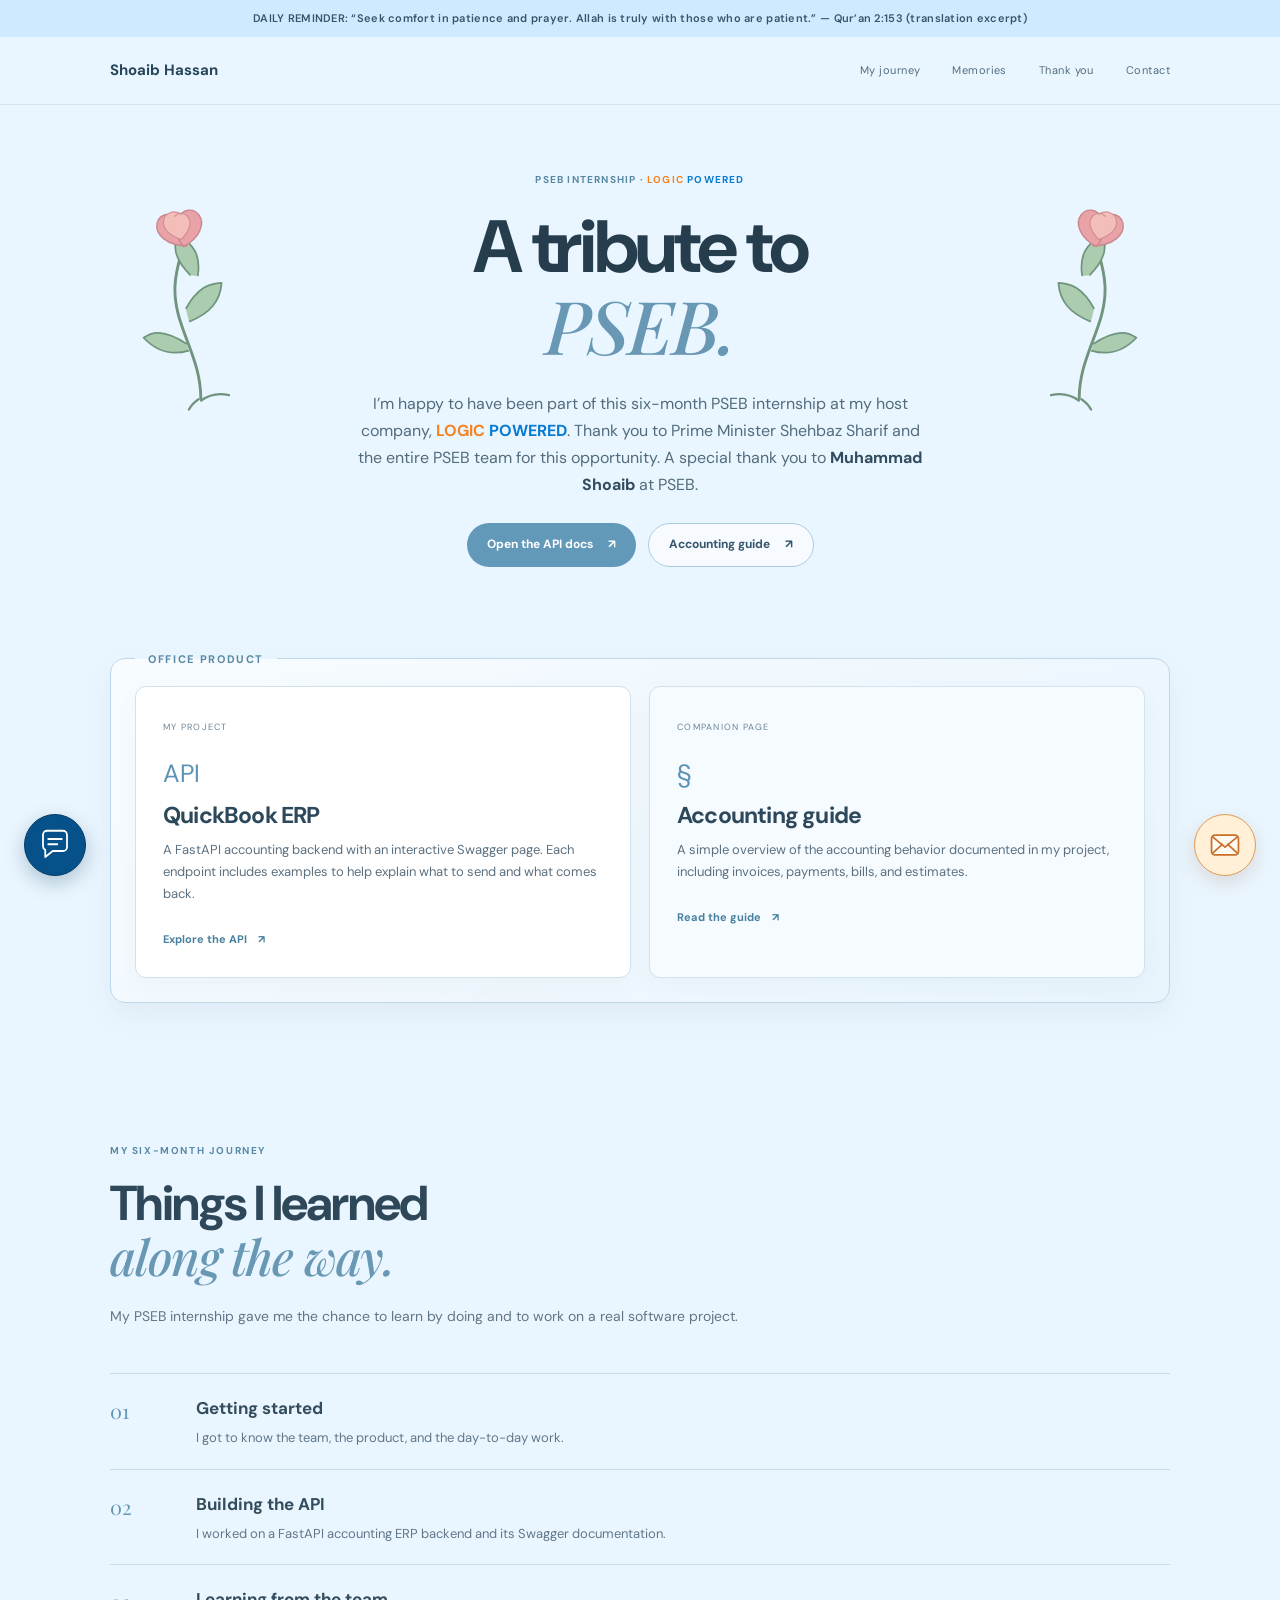
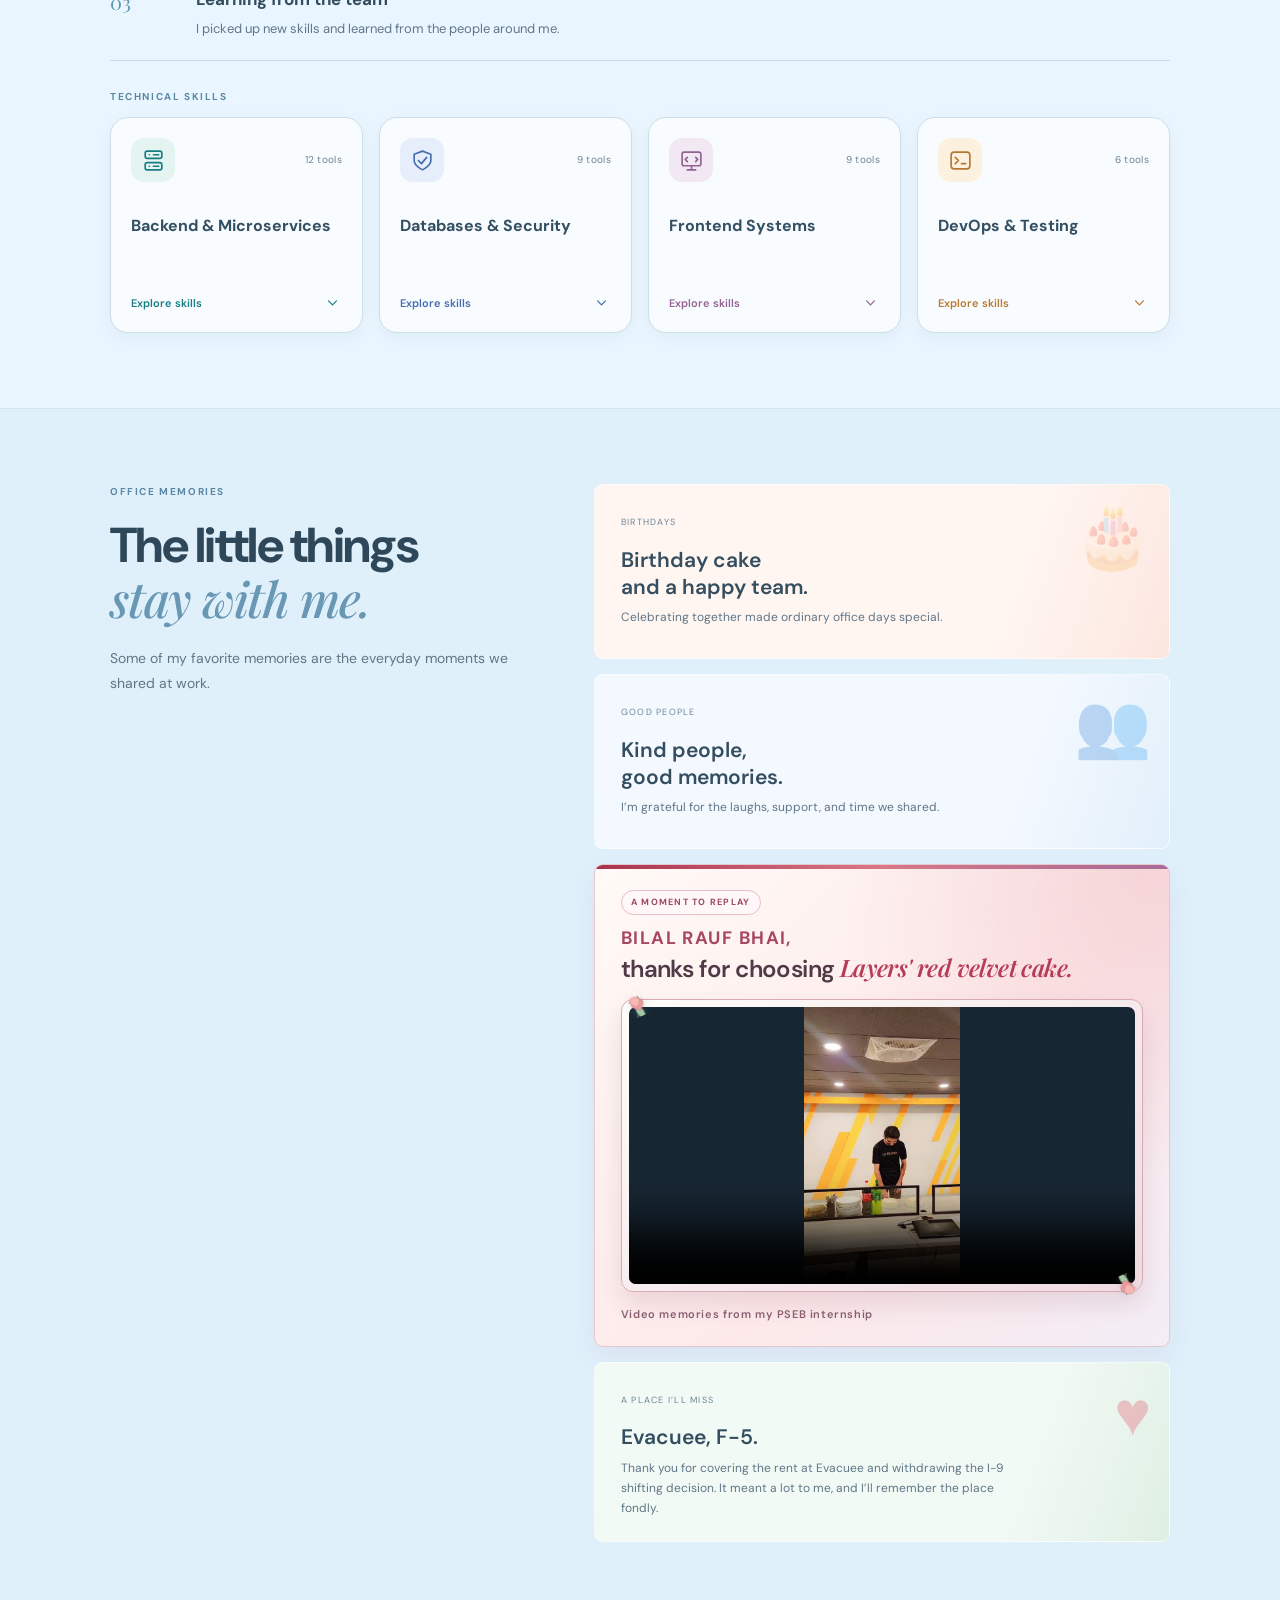
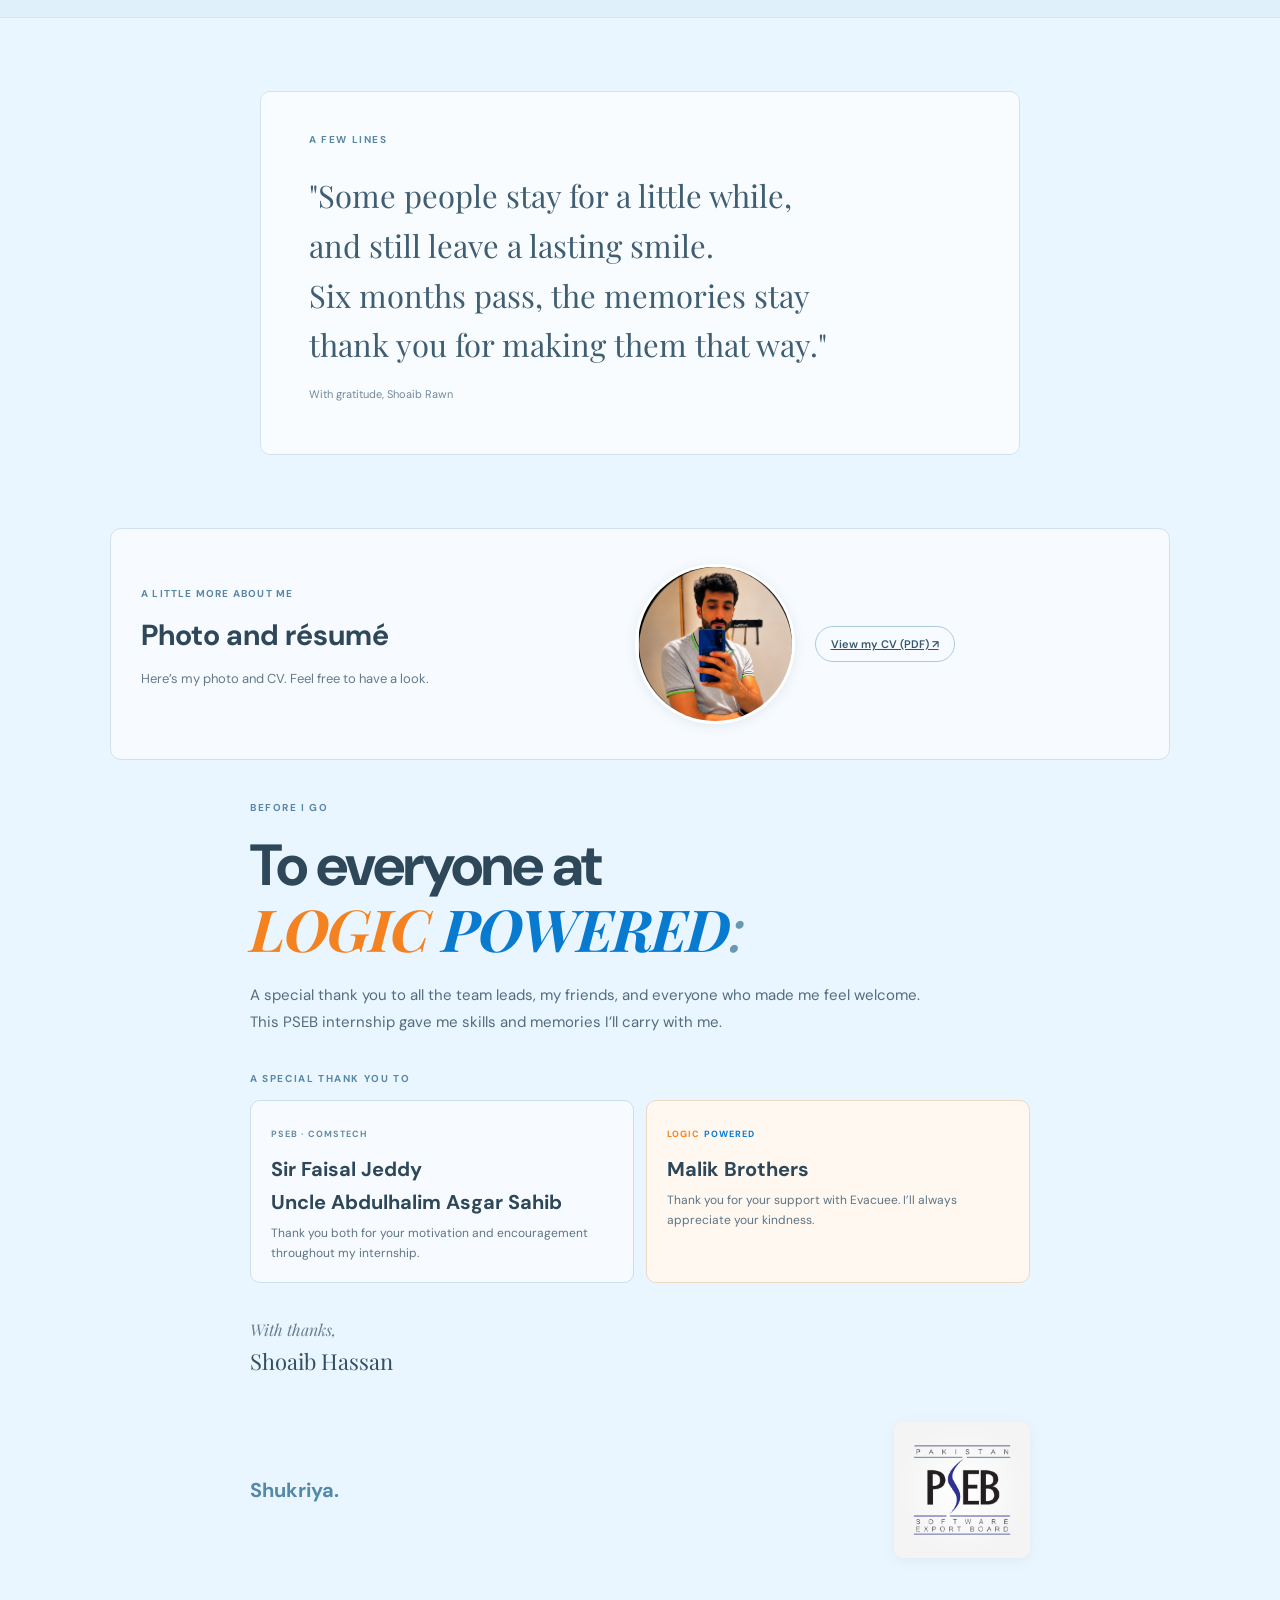
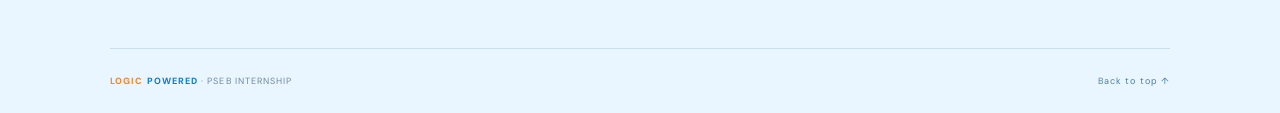
==== index.html @ 3c49d91c "Add envelope and WhatsApp pattern to contact popup background" ====
﻿<!doctype html>
<html lang="en">
<head>
  <meta charset="utf-8">
  <meta name="viewport" content="width=device-width, initial-scale=1">
  <meta name="theme-color" content="#eaf6ff">
  <script src="page-entry.js?v=hero-first"></script>
  <meta name="description" content="A thank-you note for six months at Logic Powered through PSEB.">
  <title>Thank you, Logic Powered — Shoaib Hassan</title>
  <link rel="preconnect" href="https://fonts.googleapis.com">
  <link rel="preconnect" href="https://fonts.gstatic.com" crossorigin>
  <link href="https://fonts.googleapis.com/css2?family=DM+Sans:wght@400;500;600;700&family=Playfair+Display:ital,wght@0,500;0,600;1,500&display=swap" rel="stylesheet">
  <link rel="stylesheet" href="style.css">
  <link rel="stylesheet" href="light.css?v=contact-icon-pattern">
  <link rel="stylesheet" href="motion.css?v=blinking-banner">
  <link rel="stylesheet" href="personal.css">
  <link rel="stylesheet" href="hover-icons.css">
  <link rel="stylesheet" href="invitation.css?v=maps-location">
  <link rel="stylesheet" href="special-thanks.css?v=pseb-logo">
  <link rel="stylesheet" href="scroll-tuning.css">
  <link rel="stylesheet" href="learning-skills.css">
  <link rel="stylesheet" href="mobile-layout.css">
  <link rel="stylesheet" href="video-memory.css">
  <link rel="stylesheet" href="skill-boxes.css">
  <link rel="stylesheet" href="celebration.css?v=rose-playback">
  <script src="celebration.js?v=rose-playback" defer></script>
  <script src="daily-marquee.js?v=single-reminder" defer></script>
  <script src="script.js?v=contact-whatsapp" defer></script>
</head>
<body>
  <div class="announcement" data-daily-announcement><div class="marquee"><span>PERSONAL NOTE: I haven't been coming to the office lately because I'm busy attending interviews. I know 9th October is my last day. Thank you for understanding.</span></div></div>
  <header class="topbar"><a class="wordmark" href="#top">Shoaib Hassan</a><nav aria-label="Main navigation"><a href="#journey">My journey</a><a href="#memories">Memories</a><a href="#thanks">Thank you</a><a href="#contact">Contact</a></nav></header>
  <main id="top">
    <section class="hero wrap">
      <svg class="hero-rose rose-left" viewBox="0 0 220 390" fill="none" aria-hidden="true" focusable="false"><path d="M112 380C128 304 91 246 109 179c12-46 39-69 47-120" stroke="#638a71" stroke-width="5" stroke-linecap="round"/><path d="M108 282C73 247 52 249 37 256c16 26 38 41 72 38M119 222c27-31 49-35 70-31-9 30-29 47-69 54M139 167c-22-34-19-54-8-74 23 21 34 42 20 78" fill="#a5c8a7" stroke="#638a71" stroke-width="3" stroke-linejoin="round"/><path class="rose-petal rose-petal-left" d="M143 116C111 108 93 86 101 67c7-15 26-15 36-4 10 13 13 33 6 53Z" fill="#e99a9e" stroke="#c87c84" stroke-width="2.5"/><path class="rose-petal rose-petal-right" d="M138 116c30-9 45-31 37-48-7-15-25-16-36-3-10 13-12 33-1 51Z" fill="#e99a9e" stroke="#c87c84" stroke-width="2.5"/><path class="rose-petal rose-petal-core" d="M146 61c-11-12-29-9-33 4-5 14 6 27 23 38 16-10 26-24 19-37-5-9-15-10-22-4" fill="#f5b9b2" stroke="#cf8587" stroke-width="2" stroke-linejoin="round"/><path d="M112 383c18-8 32-7 49 1M108 380c-8 3-15 8-20 14" stroke="#638a71" stroke-width="4" stroke-linecap="round"/></svg>
      <div class="hero-copy reveal"><p class="eyebrow">PSEB INTERNSHIP · <span class="brand-name"><span class="brand-logic">LOGIC</span> <span class="brand-powered">POWERED</span></span></p><h1>A tribute to<br><em>PSEB.</em></h1><p class="intro">I’m happy to have been part of this six-month PSEB internship at my host company, <span class="brand-name"><span class="brand-logic">LOGIC</span> <span class="brand-powered">POWERED</span></span>. Thank you to Prime Minister Shehbaz Sharif and the entire PSEB team for this opportunity. A special thank you to <strong>Muhammad Shoaib</strong> at PSEB.</p><div class="hero-actions"><a class="button button-primary" href="https://quick-book-erp-backend.vercel.app/docs" target="_blank" rel="noopener">Open the API docs <span>↗</span></a><a class="button button-secondary" href="gaap-guide.html">Accounting guide <span>↗</span></a></div></div>
      <svg class="hero-rose rose-right" viewBox="0 0 220 390" fill="none" aria-hidden="true" focusable="false"><path d="M112 380C128 304 91 246 109 179c12-46 39-69 47-120" stroke="#638a71" stroke-width="5" stroke-linecap="round"/><path d="M108 282C73 247 52 249 37 256c16 26 38 41 72 38M119 222c27-31 49-35 70-31-9 30-29 47-69 54M139 167c-22-34-19-54-8-74 23 21 34 42 20 78" fill="#a5c8a7" stroke="#638a71" stroke-width="3" stroke-linejoin="round"/><path class="rose-petal rose-petal-left" d="M143 116C111 108 93 86 101 67c7-15 26-15 36-4 10 13 13 33 6 53Z" fill="#e99a9e" stroke="#c87c84" stroke-width="2.5"/><path class="rose-petal rose-petal-right" d="M138 116c30-9 45-31 37-48-7-15-25-16-36-3-10 13-12 33-1 51Z" fill="#e99a9e" stroke="#c87c84" stroke-width="2.5"/><path class="rose-petal rose-petal-core" d="M146 61c-11-12-29-9-33 4-5 14 6 27 23 38 16-10 26-24 19-37-5-9-15-10-22-4" fill="#f5b9b2" stroke="#cf8587" stroke-width="2" stroke-linejoin="round"/><path d="M112 383c18-8 32-7 49 1M108 380c-8 3-15 8-20 14" stroke="#638a71" stroke-width="4" stroke-linecap="round"/></svg>
    </section>

    <section class="proof wrap" aria-label="Office work"><fieldset class="office-work-panel"><legend>OFFICE PRODUCT</legend><div class="proof-grid"><article class="proof-card reveal"><span class="card-index">MY PROJECT</span><div class="card-icon">API</div><h2>QuickBook ERP</h2><p>A FastAPI accounting backend with an interactive Swagger page. Each endpoint includes examples to help explain what to send and what comes back.</p><a href="https://quick-book-erp-backend.vercel.app/docs" target="_blank" rel="noopener">Explore the API <span>↗</span></a></article><article class="proof-card proof-accent reveal"><span class="card-index">COMPANION PAGE</span><div class="card-icon">§</div><h2>Accounting guide</h2><p>A simple overview of the accounting behavior documented in my project, including invoices, payments, bills, and estimates.</p><a href="gaap-guide.html">Read the guide <span>↗</span></a></article></div></fieldset></section>

    <section class="journey section wrap" id="journey"><div class="section-head reveal"><p class="eyebrow">MY SIX-MONTH JOURNEY</p><h2>Things I learned<br><em>along the way.</em></h2><p>My PSEB internship gave me the chance to learn by doing and to work on a real software project.</p></div><div class="timeline"><article class="timeline-item reveal"><span class="timeline-mark">01</span><div><h3>Getting started</h3><p>I got to know the team, the product, and the day-to-day work.</p></div></article><article class="timeline-item reveal"><span class="timeline-mark">02</span><div><h3>Building the API</h3><p>I worked on a FastAPI accounting ERP backend and its Swagger documentation.</p></div></article><article class="timeline-item reveal"><span class="timeline-mark">03</span><div><h3>Learning from the team</h3><p>I picked up new skills and learned from the people around me.</p></div></article></div><div class="skills-heading"><p class="eyebrow">TECHNICAL SKILLS</p></div><div class="technical-skills" aria-label="Technical skills from my CV"><details class="skill-category" aria-label="Backend &amp; Microservices"><summary class="skill-box-trigger" aria-expanded="false" aria-controls="skill-box-1"><span class="skill-box-top"><span class="skill-box-symbol"><svg viewBox="0 0 24 24" fill="none" stroke="currentColor" stroke-width="1.6" stroke-linecap="round" stroke-linejoin="round" aria-hidden="true"><rect x="4" y="3" width="16" height="7" rx="2"/><rect x="4" y="14" width="16" height="7" rx="2"/><path d="M8 6.5h.01M8 17.5h.01M12 6.5h5M12 17.5h5"/></svg></span><span class="skill-box-count">12 tools</span></span><span class="skill-box-title">Backend &amp; Microservices</span><span class="skill-box-hint">Explore skills<svg viewBox="0 0 24 24" fill="none" stroke="currentColor" stroke-width="1.6" stroke-linecap="round" stroke-linejoin="round" aria-hidden="true"><path d="m7 10 5 5 5-5"/></svg></span></summary><div class="skill-box-panel" id="skill-box-1"><div class="skill-icons" role="list"><span class="skill-icon-only" role="listitem" tabindex="0" title="Python (FastAPI)" aria-label="Python (FastAPI)" data-skill="Python (FastAPI)" style="--skill-color:#3776ab"><img class="skill-logo" src="assets/skill-icons/fastapi.svg" alt="" aria-hidden="true" loading="lazy" decoding="async"></span><span class="skill-icon-only" role="listitem" tabindex="0" title="Pydantic v2 DTOs" aria-label="Pydantic v2 DTOs" data-skill="Pydantic v2 DTOs" style="--skill-color:#e6a23c"><img class="skill-logo" src="assets/skill-icons/python.svg" alt="" aria-hidden="true" loading="lazy" decoding="async"></span><span class="skill-icon-only" role="listitem" tabindex="0" title="Async SQLAlchemy" aria-label="Async SQLAlchemy" data-skill="Async SQLAlchemy" style="--skill-color:#d71f00"><img class="skill-logo" src="assets/skill-icons/sqlalchemy.svg" alt="" aria-hidden="true" loading="lazy" decoding="async"></span><span class="skill-icon-only" role="listitem" tabindex="0" title="Alembic Migrations" aria-label="Alembic Migrations" data-skill="Alembic Migrations" style="--skill-color:#6c7a89"><img class="skill-logo" src="assets/skill-icons/alembic.svg" alt="" aria-hidden="true" loading="lazy" decoding="async"></span><span class="skill-icon-only" role="listitem" tabindex="0" title="Node.js" aria-label="Node.js" data-skill="Node.js" style="--skill-color:#65a30d"><img class="skill-logo" src="assets/skill-icons/nodejs.svg" alt="" aria-hidden="true" loading="lazy" decoding="async"></span><span class="skill-icon-only" role="listitem" tabindex="0" title="Express.js" aria-label="Express.js" data-skill="Express.js" style="--skill-color:#52606d"><img class="skill-logo" src="assets/skill-icons/express.svg" alt="" aria-hidden="true" loading="lazy" decoding="async"></span><span class="skill-icon-only" role="listitem" tabindex="0" title="TypeScript" aria-label="TypeScript" data-skill="TypeScript" style="--skill-color:#3178c6"><img class="skill-logo" src="assets/skill-icons/typescript.svg" alt="" aria-hidden="true" loading="lazy" decoding="async"></span><span class="skill-icon-only" role="listitem" tabindex="0" title="Zod Schema Validation" aria-label="Zod Schema Validation" data-skill="Zod Schema Validation" style="--skill-color:#3068b7"><img class="skill-logo" src="assets/skill-icons/zod.svg" alt="" aria-hidden="true" loading="lazy" decoding="async"></span><span class="skill-icon-only" role="listitem" tabindex="0" title="OpenAPI 3.0 / Swagger UI" aria-label="OpenAPI 3.0 / Swagger UI" data-skill="OpenAPI 3.0 / Swagger UI" style="--skill-color:#83b81a"><img class="skill-logo" src="assets/skill-icons/openapi.svg" alt="" aria-hidden="true" loading="lazy" decoding="async"></span><span class="skill-icon-only" role="listitem" tabindex="0" title="Socket.io (WebSockets)" aria-label="Socket.io (WebSockets)" data-skill="Socket.io (WebSockets)" style="--skill-color:#25364a"><img class="skill-logo" src="assets/skill-icons/socketio.svg" alt="" aria-hidden="true" loading="lazy" decoding="async"></span><span class="skill-icon-only" role="listitem" tabindex="0" title="BullMQ Queues" aria-label="BullMQ Queues" data-skill="BullMQ Queues" style="--skill-color:#df3346"><img class="skill-logo" src="assets/skill-icons/bullmq.svg" alt="" aria-hidden="true" loading="lazy" decoding="async"></span><span class="skill-icon-only" role="listitem" tabindex="0" title="Pino Structured Logging" aria-label="Pino Structured Logging" data-skill="Pino Structured Logging" style="--skill-color:#68758a"><img class="skill-logo" src="assets/skill-icons/pino.svg" alt="" aria-hidden="true" loading="lazy" decoding="async"></span></div></div></details><details class="skill-category" aria-label="Databases &amp; Security"><summary class="skill-box-trigger" aria-expanded="false" aria-controls="skill-box-2"><span class="skill-box-top"><span class="skill-box-symbol"><svg viewBox="0 0 24 24" fill="none" stroke="currentColor" stroke-width="1.6" stroke-linecap="round" stroke-linejoin="round" aria-hidden="true"><path d="M12 3 20 6v6c0 5-8 9-8 9s-8-4-8-9V6l8-3Z"/><path d="m8 12 3 3 5-6"/></svg></span><span class="skill-box-count">9 tools</span></span><span class="skill-box-title">Databases &amp; Security</span><span class="skill-box-hint">Explore skills<svg viewBox="0 0 24 24" fill="none" stroke="currentColor" stroke-width="1.6" stroke-linecap="round" stroke-linejoin="round" aria-hidden="true"><path d="m7 10 5 5 5-5"/></svg></span></summary><div class="skill-box-panel" id="skill-box-2"><div class="skill-icons" role="list"><span class="skill-icon-only" role="listitem" tabindex="0" title="PostgreSQL" aria-label="PostgreSQL" data-skill="PostgreSQL" style="--skill-color:#336791"><img class="skill-logo" src="assets/skill-icons/postgresql.svg" alt="" aria-hidden="true" loading="lazy" decoding="async"></span><span class="skill-icon-only" role="listitem" tabindex="0" title="Prisma ORM" aria-label="Prisma ORM" data-skill="Prisma ORM" style="--skill-color:#334155"><img class="skill-logo" src="assets/skill-icons/prisma.svg" alt="" aria-hidden="true" loading="lazy" decoding="async"></span><span class="skill-icon-only" role="listitem" tabindex="0" title="SQLite" aria-label="SQLite" data-skill="SQLite" style="--skill-color:#0f80cc"><img class="skill-logo" src="assets/skill-icons/sqlite.svg" alt="" aria-hidden="true" loading="lazy" decoding="async"></span><span class="skill-icon-only" role="listitem" tabindex="0" title="MongoDB &amp; Mongoose" aria-label="MongoDB &amp; Mongoose" data-skill="MongoDB &amp; Mongoose" style="--skill-color:#438a3c"><img class="skill-logo" src="assets/skill-icons/mongodb.svg" alt="" aria-hidden="true" loading="lazy" decoding="async"></span><span class="skill-icon-only" role="listitem" tabindex="0" title="Intuit QuickBooks Online OAuth2 REST APIs" aria-label="Intuit QuickBooks Online OAuth2 REST APIs" data-skill="Intuit QuickBooks Online OAuth2 REST APIs" style="--skill-color:#2ca01c"><img class="skill-logo" src="assets/skill-icons/quickbooks.svg" alt="" aria-hidden="true" loading="lazy" decoding="async"></span><span class="skill-icon-only" role="listitem" tabindex="0" title="JWT Bearer Security (Strict 2h Expiry &amp; RTR)" aria-label="JWT Bearer Security (Strict 2h Expiry &amp; RTR)" data-skill="JWT Bearer Security (Strict 2h Expiry &amp; RTR)" style="--skill-color:#7c3aed"><img class="skill-logo" src="assets/skill-icons/jwt.svg" alt="" aria-hidden="true" loading="lazy" decoding="async"></span><span class="skill-icon-only" role="listitem" tabindex="0" title="Multi-Tenant RBAC" aria-label="Multi-Tenant RBAC" data-skill="Multi-Tenant RBAC" style="--skill-color:#b45309"><img class="skill-logo" src="assets/skill-icons/shield.svg" alt="" aria-hidden="true" loading="lazy" decoding="async"></span><span class="skill-icon-only" role="listitem" tabindex="0" title="Redis Caching" aria-label="Redis Caching" data-skill="Redis Caching" style="--skill-color:#d82c20"><img class="skill-logo" src="assets/skill-icons/redis.svg" alt="" aria-hidden="true" loading="lazy" decoding="async"></span><span class="skill-icon-only" role="listitem" tabindex="0" title="Stripe Webhook Handlers" aria-label="Stripe Webhook Handlers" data-skill="Stripe Webhook Handlers" style="--skill-color:#635bff"><img class="skill-logo" src="assets/skill-icons/stripe.svg" alt="" aria-hidden="true" loading="lazy" decoding="async"></span></div></div></details><details class="skill-category" aria-label="Frontend Systems"><summary class="skill-box-trigger" aria-expanded="false" aria-controls="skill-box-3"><span class="skill-box-top"><span class="skill-box-symbol"><svg viewBox="0 0 24 24" fill="none" stroke="currentColor" stroke-width="1.6" stroke-linecap="round" stroke-linejoin="round" aria-hidden="true"><rect x="3" y="4" width="18" height="13" rx="2"/><path d="M8 21h8M12 17v4m-4-12-2 2 2 2m8-4 2 2-2 2"/></svg></span><span class="skill-box-count">9 tools</span></span><span class="skill-box-title">Frontend Systems</span><span class="skill-box-hint">Explore skills<svg viewBox="0 0 24 24" fill="none" stroke="currentColor" stroke-width="1.6" stroke-linecap="round" stroke-linejoin="round" aria-hidden="true"><path d="m7 10 5 5 5-5"/></svg></span></summary><div class="skill-box-panel" id="skill-box-3"><div class="skill-icons" role="list"><span class="skill-icon-only" role="listitem" tabindex="0" title="Next.js 14 (App Router, Server Components)" aria-label="Next.js 14 (App Router, Server Components)" data-skill="Next.js 14 (App Router, Server Components)" style="--skill-color:#111827"><img class="skill-logo" src="assets/skill-icons/nextjs.svg" alt="" aria-hidden="true" loading="lazy" decoding="async"></span><span class="skill-icon-only" role="listitem" tabindex="0" title="React.js" aria-label="React.js" data-skill="React.js" style="--skill-color:#149eca"><img class="skill-logo" src="assets/skill-icons/react.svg" alt="" aria-hidden="true" loading="lazy" decoding="async"></span><span class="skill-icon-only" role="listitem" tabindex="0" title="Tailwind CSS" aria-label="Tailwind CSS" data-skill="Tailwind CSS" style="--skill-color:#06a6bd"><img class="skill-logo" src="assets/skill-icons/tailwindcss.svg" alt="" aria-hidden="true" loading="lazy" decoding="async"></span><span class="skill-icon-only" role="listitem" tabindex="0" title="Chart.js" aria-label="Chart.js" data-skill="Chart.js" style="--skill-color:#f05b40"><img class="skill-logo" src="assets/skill-icons/chartjs.svg" alt="" aria-hidden="true" loading="lazy" decoding="async"></span><span class="skill-icon-only" role="listitem" tabindex="0" title="HTML5 Canvas" aria-label="HTML5 Canvas" data-skill="HTML5 Canvas" style="--skill-color:#e44d26"><img class="skill-logo" src="assets/skill-icons/html5.svg" alt="" aria-hidden="true" loading="lazy" decoding="async"></span><span class="skill-icon-only" role="listitem" tabindex="0" title="Axios Interceptors" aria-label="Axios Interceptors" data-skill="Axios Interceptors" style="--skill-color:#5a29e4"><img class="skill-logo" src="assets/skill-icons/axios.svg" alt="" aria-hidden="true" loading="lazy" decoding="async"></span><span class="skill-icon-only" role="listitem" tabindex="0" title="TanStack Query" aria-label="TanStack Query" data-skill="TanStack Query" style="--skill-color:#ef4444"><img class="skill-logo" src="assets/skill-icons/query.svg" alt="" aria-hidden="true" loading="lazy" decoding="async"></span><span class="skill-icon-only" role="listitem" tabindex="0" title="React Hook Form" aria-label="React Hook Form" data-skill="React Hook Form" style="--skill-color:#ec5990"><img class="skill-logo" src="assets/skill-icons/form.svg" alt="" aria-hidden="true" loading="lazy" decoding="async"></span><span class="skill-icon-only" role="listitem" tabindex="0" title="Responsive UX Design (375px mobile-ready)" aria-label="Responsive UX Design (375px mobile-ready)" data-skill="Responsive UX Design (375px mobile-ready)" style="--skill-color:#087bd0"><img class="skill-logo" src="assets/skill-icons/responsive.svg" alt="" aria-hidden="true" loading="lazy" decoding="async"></span></div></div></details><details class="skill-category" aria-label="DevOps &amp; Testing"><summary class="skill-box-trigger" aria-expanded="false" aria-controls="skill-box-4"><span class="skill-box-top"><span class="skill-box-symbol"><svg viewBox="0 0 24 24" fill="none" stroke="currentColor" stroke-width="1.6" stroke-linecap="round" stroke-linejoin="round" aria-hidden="true"><rect x="3" y="4" width="18" height="16" rx="3"/><path d="m7 9 3 3-3 3m6 0h4"/></svg></span><span class="skill-box-count">6 tools</span></span><span class="skill-box-title">DevOps &amp; Testing</span><span class="skill-box-hint">Explore skills<svg viewBox="0 0 24 24" fill="none" stroke="currentColor" stroke-width="1.6" stroke-linecap="round" stroke-linejoin="round" aria-hidden="true"><path d="m7 10 5 5 5-5"/></svg></span></summary><div class="skill-box-panel" id="skill-box-4"><div class="skill-icons" role="list"><span class="skill-icon-only" role="listitem" tabindex="0" title="Docker &amp; Docker Compose" aria-label="Docker &amp; Docker Compose" data-skill="Docker &amp; Docker Compose" style="--skill-color:#2496ed"><img class="skill-logo" src="assets/skill-icons/docker.svg" alt="" aria-hidden="true" loading="lazy" decoding="async"></span><span class="skill-icon-only" role="listitem" tabindex="0" title="Vitest" aria-label="Vitest" data-skill="Vitest" style="--skill-color:#729b1b"><img class="skill-logo" src="assets/skill-icons/vitest.svg" alt="" aria-hidden="true" loading="lazy" decoding="async"></span><span class="skill-icon-only" role="listitem" tabindex="0" title="Jest Unit Testing" aria-label="Jest Unit Testing" data-skill="Jest Unit Testing" style="--skill-color:#99425b"><img class="skill-logo" src="assets/skill-icons/jest.svg" alt="" aria-hidden="true" loading="lazy" decoding="async"></span><span class="skill-icon-only" role="listitem" tabindex="0" title="Supertest Integration QA" aria-label="Supertest Integration QA" data-skill="Supertest Integration QA" style="--skill-color:#52606d"><img class="skill-logo" src="assets/skill-icons/supertest.svg" alt="" aria-hidden="true" loading="lazy" decoding="async"></span><span class="skill-icon-only" role="listitem" tabindex="0" title="Vercel CI/CD" aria-label="Vercel CI/CD" data-skill="Vercel CI/CD" style="--skill-color:#111827"><img class="skill-logo" src="assets/skill-icons/vercel.svg" alt="" aria-hidden="true" loading="lazy" decoding="async"></span><span class="skill-icon-only" role="listitem" tabindex="0" title="Git &amp; GitHub Actions" aria-label="Git &amp; GitHub Actions" data-skill="Git &amp; GitHub Actions" style="--skill-color:#f05032"><img class="skill-logo" src="assets/skill-icons/github.svg" alt="" aria-hidden="true" loading="lazy" decoding="async"></span></div></div></details></div></section>

    <section class="memories section" id="memories"><div class="wrap memories-layout"><div class="section-head reveal"><p class="eyebrow">OFFICE MEMORIES</p><h2>The little things<br><em>stay with me.</em></h2><p>Some of my favorite memories are the everyday moments we shared at work.</p></div><div class="memory-stack"><article class="memory memory-birthday reveal"><span class="memory-stamp">BIRTHDAYS</span><h3>Birthday cake<br>and a happy team.</h3><p>Celebrating together made ordinary office days special.</p></article><article class="memory memory-team reveal"><span class="memory-stamp">GOOD PEOPLE</span><h3>Kind people,<br>good memories.</h3><p>I’m grateful for the laughs, support, and time we shared.</p></article><article class="memory memory-video reveal"><span class="memory-stamp">A MOMENT TO REPLAY</span><h3><span class="memory-video-name">Bilal Rauf bhai,</span>thanks for choosing <em>Layers' red velvet cake.</em></h3><div class="memory-video-frame"><video class="memory-video-player" controls playsinline preload="metadata" poster="assets/internship-video-poster.jpg" aria-label="Video memories from my PSEB internship"><source src="assets/internship-memories.mp4" type="video/mp4">Your browser does not support MP4 video playback.</video></div><p class="memory-video-caption">Video memories from my PSEB internship</p></article><article class="memory memory-place reveal"><span class="memory-stamp">A PLACE I’LL MISS</span><h3>Evacuee, F-5.</h3><p>Thank you for covering the rent at Evacuee and withdrawing the I-9 shifting decision. It meant a lot to me, and I’ll remember the place fondly.</p></article></div></div></section>

    <section class="poem-section section wrap"><div class="poem-card reveal"><p class="eyebrow">A FEW LINES</p><blockquote>"Some people stay for a little while,<br>and still leave a lasting smile.<br>Six months pass, the memories stay<br>thank you for making them that way."</blockquote><p class="poem-credit">With gratitude, Shoaib Rawn</p></div></section>

    <section class="profile-section section wrap" id="about-me"><div class="profile-copy"><p class="eyebrow">A LITTLE MORE ABOUT ME</p><h2>Photo and résumé</h2><p>Here’s my photo and CV. Feel free to have a look.</p></div><div class="profile-actions"><img class="profile-photo" src="assets/profile-photo.png" alt="Shoaib Hassan" width="160" height="160"><a class="file-button file-button-outline" href="assets/shoaib-hassan-cv.pdf" target="_blank" rel="noopener">View my CV (PDF) ↗</a></div></section>

    

    <section class="thanks section wrap" id="thanks"><p class="eyebrow reveal">BEFORE I GO</p><h2 class="reveal">To everyone at<br><em><span class="brand-name"><span class="brand-logic">LOGIC</span> <span class="brand-powered">POWERED</span></span>:</em></h2><p class="thanks-copy reveal">A special thank you to all the team leads, my friends, and everyone who made me feel welcome. This PSEB internship gave me skills and memories I’ll carry with me.</p><div class="special-thanks reveal"><p class="eyebrow">A SPECIAL THANK YOU TO</p><div class="thanks-people"><article class="thanks-person"><span>PSEB &middot; COMSTECH</span><h3>Sir Faisal Jeddy<br>Uncle Abdulhalim Asgar Sahib</h3><p>Thank you both for your motivation and encouragement throughout my internship.</p></article><article class="thanks-person"><span><span class="brand-name"><span class="brand-logic">LOGIC</span> <span class="brand-powered">POWERED</span></span></span><h3>Malik Brothers</h3><p>Thank you for your support with Evacuee. I’ll always appreciate your kindness.</p></article></div></div><p class="signature reveal">With thanks,<br><span>Shoaib Hassan</span></p><div class="final-thanks reveal"><span>Shukriya.</span><a class="pseb-thanks-logo" href="https://techdestination.com/about-us/" target="_blank" rel="noopener noreferrer" aria-label="Visit Pakistan Software Export Board"><img src="assets/pseb-logo.jpg" alt="Pakistan Software Export Board (PSEB)" width="400" height="400" loading="lazy" decoding="async"></a></div></section>
  </main>
  <div class="contact-widget" id="contact-widget"><button class="contact-trigger" type="button" aria-label="Open contact form" aria-expanded="false" aria-controls="contact-panel"><svg viewBox="0 0 48 48" aria-hidden="true"><path d="M8 10.5A5.5 5.5 0 0 1 13.5 5h21a5.5 5.5 0 0 1 5.5 5.5v16a5.5 5.5 0 0 1-5.5 5.5H21l-10 8v-9.5a5.5 5.5 0 0 1-3-4.9z"/><path d="M15 16h18M15 23h12"/></svg></button><div class="contact-panel" id="contact-panel" hidden><div class="contact-heading"><h2>Contact me</h2><a class="contact-channel contact-channel-whatsapp" href="https://wa.me/923467201683" title="WhatsApp" target="_blank" rel="noopener noreferrer" aria-label="Message Shoaib on WhatsApp at 03467201683"><svg viewBox="0 0 24 24" aria-hidden="true"><path d="M20.5 11.8a8.5 8.5 0 0 1-12.7 7.4L3 20.5l1.3-4.6a8.5 8.5 0 1 1 16.2-4.1Z"/><path d="M8.5 7.5c-.6 0-1.2.8-1.2 1.6 0 2.6 3.4 6 6 6 .8 0 1.7-.7 1.7-1.3l-2-1.2-.9.9c-1.3-.5-2.3-1.5-2.8-2.8l.8-.9-1.1-2.3Z"/></svg></a></div><form class="contact-form" id="contact-form" action="https://formsubmit.co/ajax/shoaibhassan533q@gmail.com" method="POST"><input type="hidden" name="_subject" value="New portfolio message for Shoaib Hassan"><input type="hidden" name="_template" value="table"><label>Your email<input name="email" type="email" autocomplete="email" placeholder="you@example.com" required></label><label class="message-field">Your message<textarea name="message" rows="2" placeholder="Write your message..." required></textarea></label><label class="contact-honeypot" aria-hidden="true">Leave this empty<input name="_honey" type="text" tabindex="-1" autocomplete="off"></label><button class="contact-send" type="submit"><span>Send message</span><span aria-hidden="true">↗</span></button><p class="contact-status" id="contact-status" role="status" aria-live="polite" hidden></p></form></div></div>
  <div class="party-widget" id="party-invite"><button class="invite-trigger" type="button" aria-label="Open the kinnow party invitation" aria-expanded="false" aria-controls="invite-message"><svg class="envelope-icon" viewBox="0 0 48 48" aria-hidden="true"><rect x="5" y="10" width="38" height="28" rx="5"/><path class="envelope-flap" d="m7 13 17 14 17-14"/><path d="m7 35 13-12m21 12L28 23"/></svg></button><div class="invite-message" id="invite-message" hidden><div class="kinnow-heading">Kinnow party!</div><p>The whole team is warmly invited in advance to a kinnow party in our garden this winter!</p><p class="invite-address"><strong>Address</strong><br>Dera Ashraf Numberdar<br>Rawn Mozzam Abad, Tehsil Kot Momin<br>District Sargodha</p><a class="invite-location" href="https://www.google.com/maps/place/MINISTER+SHOAIB+RAWN+DERA/@32.1499568,72.9136819,16.27z/data=!4m6!3m5!1s0x392191001e6390b5:0x2eac3016232d338e!8m2!3d32.1497554!4d72.9148865!16s%2Fg%2F11zy538bfs?entry=ttu&amp;g_ep=EgoyMDI2MTAwNC4wIKXMDSoASAFQAw%3D%3D" target="_blank" rel="noopener noreferrer" aria-label="Open the kinnow party location in Google Maps"><svg viewBox="0 0 24 24" aria-hidden="true"><path d="M20 10c0 6-8 11-8 11S4 16 4 10a8 8 0 1 1 16 0Z"/><circle cx="12" cy="10" r="2.5"/></svg><span>View location</span><span aria-hidden="true">?</span></a></div></div>
  <footer class="footer wrap"><span><span class="brand-name"><span class="brand-logic">LOGIC</span> <span class="brand-powered">POWERED</span></span> · PSEB INTERNSHIP</span><a href="#top">Back to top ↑</a></footer>
</body>
</html>
---- style.css ----
:root{--bg:#101411;--panel:#171d19;--panel2:#1e2721;--ink:#f4f0e7;--muted:#aaa99d;--line:#343d35;--lime:#c5d794;--orange:#e6a978;--blue:#a8c4d5;--serif:'Playfair Display',Georgia,serif;--sans:'DM Sans',Arial,sans-serif}*{box-sizing:border-box}html{scroll-behavior:smooth;scroll-padding-top:90px}body{margin:0;background:var(--bg);color:var(--ink);font-family:var(--sans);line-height:1.65;overflow-x:hidden}.grain{position:fixed;inset:0;pointer-events:none;z-index:10;opacity:.11;background-image:url("data:image/svg+xml,%3Csvg viewBox='0 0 180 180' xmlns='http://www.w3.org/2000/svg'%3E%3Cfilter id='n'%3E%3CfeTurbulence type='fractalNoise' baseFrequency='.9' numOctaves='3' stitchTiles='stitch'/%3E%3C/filter%3E%3Crect width='100%25' height='100%25' filter='url(%23n)' opacity='.15'/%3E%3C/svg%3E")}.wrap{width:min(1120px,calc(100% - 48px));margin-inline:auto}.announcement{height:37px;background:var(--lime);color:#172019;display:flex;align-items:center;overflow:hidden;font-size:10px;font-weight:700;letter-spacing:.11em;text-transform:uppercase}.marquee{white-space:nowrap;animation:marquee 34s linear infinite}.marquee span{display:inline-block;padding-left:100%}@keyframes marquee{to{transform:translateX(-100%)}}.topbar{height:76px;padding:0 max(24px,calc((100% - 1120px)/2));display:flex;align-items:center;justify-content:space-between;border-bottom:1px solid #ffffff12}.wordmark{text-decoration:none;color:var(--ink);font-size:14px;font-weight:700;letter-spacing:.13em}.wordmark span{color:var(--lime);padding:0 7px}.topbar nav{display:flex;gap:32px}.topbar nav a,.date-tag{font-size:11px;color:var(--muted);text-decoration:none;letter-spacing:.04em}.topbar nav a:hover,.footer a:hover{color:var(--lime)}.date-tag{font-size:9px;letter-spacing:.14em}.hero{min-height:610px;position:relative;display:grid;grid-template-columns:1.12fr .88fr;align-items:center;padding-block:68px 110px}.hero-copy{position:relative;z-index:1}.eyebrow{font-size:10px;letter-spacing:.16em;color:var(--lime);font-weight:700}.pulse{display:inline-block;background:var(--lime);width:7px;height:7px;border-radius:50%;margin:0 9px 1px 0;box-shadow:0 0 15px var(--lime)}h1,h2,h3,p{margin-top:0}h1{font-size:clamp(52px,7vw,88px);line-height:.99;letter-spacing:-.065em;margin:24px 0}.hero h1 em,.section-head h2 em,.thanks h2 em{font-family:var(--serif);font-weight:500;color:var(--lime);letter-spacing:-.045em}.intro{max-width:530px;color:#c5c7bd;font-size:17px;line-height:1.8}.intro strong{color:var(--ink)}.hero-actions{display:flex;gap:12px;flex-wrap:wrap;margin-top:30px}.button{height:49px;padding:0 19px;border-radius:5px;display:inline-flex;align-items:center;gap:20px;text-decoration:none;font-size:12px;font-weight:700;transition:.2s transform,.2s background}.button:hover{transform:translateY(-3px)}.button-primary{background:var(--lime);color:#182018}.button-ghost{border:1px solid #ffffff40;color:var(--ink)}.button-ghost:hover{background:#ffffff0e}.small-note{font-size:11px;color:var(--muted);margin-top:18px}.hero-art{height:420px;position:relative;display:grid;place-items:center}.sun{width:224px;height:224px;border-radius:50%;position:absolute;background:radial-gradient(circle at 37% 30%,#ebbf8b,#bb805b 57%,#794e42);box-shadow:0 0 100px #cb946e29;animation:float 6s ease-in-out infinite}@keyframes float{50%{transform:translateY(-11px)}}.orbit{position:absolute;border:1px solid #b6c89965;border-radius:50%;transform:rotate(-24deg)}.orbit-one{width:390px;height:180px}.orbit-two{width:340px;height:265px;transform:rotate(52deg);border-color:#d6a77545}.center-note{position:relative;text-align:center;color:#25271d;display:grid;place-items:center;line-height:1}.center-note span{font-size:22px}.center-note b{font-size:66px;letter-spacing:-.08em}.center-note small{font-size:9px;letter-spacing:.17em;line-height:1.5}.orbit-label{position:absolute;font-size:9px;letter-spacing:.14em;color:#d6d5c9}.label-top{top:40px}.label-right{right:-4px;top:52%}.label-bottom{bottom:39px}.spark{position:absolute;color:var(--lime);font-size:23px}.spark-a{top:75px;left:65px}.spark-b{right:52px;bottom:83px;color:var(--orange)}.scroll-cue{position:absolute;bottom:31px;left:0;font-size:9px;color:var(--muted);letter-spacing:.17em;display:flex;align-items:center;gap:11px}.scroll-cue span{height:28px;width:1px;background:var(--lime)}.proof{display:grid;grid-template-columns:1fr 1fr;gap:16px;padding-bottom:105px}.proof-card{min-height:296px;padding:28px 30px;background:var(--panel);border:1px solid var(--line);position:relative;overflow:hidden}.proof-accent{background:#24291e}.card-index,.memory-stamp{font-size:9px;letter-spacing:.14em;color:var(--muted)}.card-icon{font-size:25px;color:var(--lime);margin-top:20px}.proof-card h2{font-size:25px;line-height:1.16;margin:8px 0 10px;letter-spacing:-.035em}.proof-card p{max-width:450px;font-size:13px;color:#b6b9af;margin-bottom:20px}.proof-card>a{color:var(--lime);text-decoration:none;font-size:11px;font-weight:700}.proof-card>a span{padding-left:8px}.section{padding-block:90px}.section-head{max-width:640px}.section-head h2,.thanks h2{font-size:clamp(38px,5vw,57px);line-height:1.08;letter-spacing:-.05em;margin:18px 0}.section-head>p:last-child{font-size:15px;color:#b6b9af;line-height:1.85}.timeline{margin-top:44px;border-top:1px solid var(--line)}.timeline-item{display:grid;grid-template-columns:64px 1fr auto;gap:22px;align-items:start;padding:23px 0;border-bottom:1px solid var(--line)}.timeline-mark{font-family:var(--serif);font-size:20px;color:var(--lime)}.timeline-item h3{font-size:19px;margin:0 0 5px}.timeline-item p{max-width:610px;color:var(--muted);font-size:13px;margin:0}.timeline-side{font-size:9px;letter-spacing:.12em;color:#7e8878;padding-top:5px}.memories{background:#171c18;border-block:1px solid #ffffff0b}.memories-layout{display:grid;grid-template-columns:.85fr 1.15fr;gap:80px;align-items:start}.memories .section-head{position:sticky;top:90px}.memory-stack{display:grid;gap:13px}.memory{min-height:194px;padding:24px 27px;position:relative;overflow:hidden;border:1px solid #ffffff21}.memory-one{background:#263327}.memory-two{background:#272821}.memory-three{background:#2c2923}.memory h3{font-family:var(--serif);font-size:28px;font-weight:500;line-height:1.1;margin:13px 0 6px;position:relative;z-index:1}.memory p{font-size:12px;color:#c1c0b5;max-width:370px;margin:0;position:relative;z-index:1}.memory-doodle{position:absolute;right:38px;top:24px;font-size:65px;opacity:.3;color:var(--lime)}.memory-number{position:absolute;right:24px;bottom:17px;font-size:11px;color:#ffffff77}.poem-section{padding-block:100px}.poem-card{position:relative;max-width:820px;margin:auto;padding:58px 65px;border:1px solid var(--line);background:linear-gradient(135deg,#1c231c,#171b18)}blockquote{font:clamp(23px,3.2vw,38px)/1.55 var(--serif);margin:28px 0 20px;color:#f1eee4}.poem-credit{font-size:11px;color:var(--muted)}.poem-flower{position:absolute;right:46px;top:42px;font-size:27px;color:var(--lime)}.thanks{padding-top:35px;padding-bottom:120px;max-width:780px}.thanks h2{font-size:clamp(43px,6vw,68px)}.thanks-copy{font-size:15px;line-height:1.9;color:#bec1b7;max-width:700px}.signature{margin-top:34px;color:var(--muted);font-family:var(--serif);font-style:italic}.signature span{font-size:24px;color:var(--ink);display:block;font-style:normal}.final-thanks{display:flex;align-items:center;gap:17px;color:var(--lime);font-size:clamp(27px,5vw,48px);letter-spacing:.13em;font-weight:700;margin-top:65px}.final-thanks span{font-size:20px}.footer{min-height:74px;border-top:1px solid var(--line);display:flex;justify-content:space-between;align-items:center;color:#899085;font-size:9px;letter-spacing:.12em}.footer a{color:var(--lime);text-decoration:none}.reveal{opacity:0;transform:translateY(18px);transition:opacity .7s ease,transform .7s ease}.reveal.visible{opacity:1;transform:none}@media(prefers-reduced-motion:reduce){*,*::before,*::after{scroll-behavior:auto!important;animation-duration:.01ms!important;animation-iteration-count:1!important;transition-duration:.01ms!important}.reveal{opacity:1;transform:none}}@media(max-width:760px){.wrap{width:min(100% - 34px,580px)}.topbar{height:65px;padding-inline:17px}.topbar nav{gap:14px}.topbar nav a{font-size:10px}.date-tag{display:none}.hero{grid-template-columns:1fr;padding-top:66px;min-height:auto;padding-bottom:81px}.hero-art{height:320px;grid-row:1;margin-bottom:12px}.hero-copy{grid-row:2}h1{font-size:clamp(52px,13vw,78px);margin-top:16px}.intro{font-size:15px}.orbit-one{width:320px;height:150px}.orbit-two{width:280px;height:220px}.sun{width:185px;height:185px}.label-right{right:0}.proof{grid-template-columns:1fr;padding-bottom:66px}.proof-card{min-height:260px}.section{padding-block:65px}.memories-layout{grid-template-columns:1fr;gap:29px}.memories .section-head{position:static}.timeline-item{grid-template-columns:38px 1fr;gap:12px}.timeline-side{grid-column:2}.poem-card{padding:42px 25px}.poem-flower{right:22px;top:23px}.footer{gap:10px;flex-wrap:wrap;padding-block:20px}.footer span:nth-child(2){display:none}}@media(max-width:420px){.topbar nav{gap:10px}.topbar nav a{font-size:9px}.wordmark{font-size:12px}.hero-actions{display:grid}.button{justify-content:space-between}.memory{padding:20px}.memory h3{font-size:24px}.memory-doodle{right:20px}.final-thanks{letter-spacing:.07em}}
---- light.css ----
:root{--bg:#eaf6ff;--panel:#fff;--panel2:#f4faff;--ink:#253746;--muted:#607789;--line:#c9deec;--lime:#6597b8;--orange:#d89191;--blue:#a8d0e9}
html{scroll-behavior:smooth}body{background:#eaf6ff;color:#253746}.wrap{width:min(1060px,calc(100% - 44px))}.announcement{height:34px;background:#cfeaff;color:#35556b;font-size:10px;letter-spacing:.035em;font-weight:600;text-transform:none}.marquee{width:100%;overflow:hidden;white-space:nowrap}.marquee span{display:inline-block;padding-left:100%;animation:marquee 68s linear infinite}.announcement:hover .marquee span{animation-play-state:paused}@keyframes marquee{to{transform:translateX(-100%)}}.topbar{height:68px;padding:0 max(22px,calc((100% - 1060px)/2));border-color:#d4e5ef}.wordmark{color:#28465b;font-size:15px;letter-spacing:0}.topbar nav a,.date-tag{color:#536d80}.topbar nav a:hover,.footer a:hover{color:#327ba5}.hero{min-height:520px;grid-template-columns:1fr;padding:67px 110px 83px;text-align:center}.hero-copy{max-width:720px;margin:auto}.hero .eyebrow,.profile-section .eyebrow{color:#5887a3;font-size:10px;letter-spacing:.12em}.pulse{background:#78a8c3;box-shadow:none}.hero h1{font-size:clamp(49px,7vw,74px);line-height:1.05;letter-spacing:-.045em;color:#263d4e;margin:20px 0}.hero h1 em,.section-head h2 em,.thanks h2 em{color:#6998b5;letter-spacing:-.025em}.intro{color:#526c7d;font-size:16px;line-height:1.7;margin-inline:auto;max-width:580px}.intro strong{color:#304c5e}.hero-actions{justify-content:center;margin-top:24px}.button{height:44px;border-radius:22px;padding-inline:20px;gap:15px;transition:background .2s}.button:hover{transform:none}.button-primary{background:#6298b8;color:white}.button-primary:hover{background:#4c86a8}.button-secondary{border:1px solid #aacbdf;background:#f7fbff;color:#35566c}.button-secondary:hover{background:#deeff9}.hero-rose{position:absolute;width:127px;height:auto;top:77px;opacity:.9}.rose-left{left:4px;transform:rotate(-12deg)}.rose-right{right:4px;transform:scaleX(-1) rotate(-12deg)}.proof{gap:18px;padding-bottom:65px}.proof-card{min-height:245px;padding:25px 27px;background:#fff;border:1px solid #d1e2ec;border-radius:10px;box-shadow:0 6px 22px #4f78900b}.proof-accent{background:#f6fbff}.card-index,.memory-stamp{color:#6b8597}.card-icon{color:#5d93b4;margin-top:15px}.proof-card h2{font-size:23px;color:#2d485a}.proof-card p{color:#5b7080;font-size:13px;line-height:1.7}.proof-card>a{color:#477f9f}.section{padding-block:75px}.eyebrow{color:#5988a4}.section-head h2,.thanks h2{font-size:clamp(35px,4.4vw,49px);color:#2e4759;letter-spacing:-.035em}.section-head>p:last-child{font-size:14px;color:#607687;line-height:1.8}.timeline{border-color:#c7dce9}.timeline-item{border-color:#c7dce9;padding:20px 0}.timeline-mark{color:#6396b5}.timeline-item h3{font-size:17px;color:#344d5e}.timeline-item p{color:#617789;font-size:13px}.memories{background:#dff0fb;border-block:1px solid #d2e6f2}.memories-layout{gap:58px}.memory-stack{gap:15px}.memory{min-height:175px;padding:22px 26px;border-radius:9px;border:1px solid #ffffffa8;color:#314b5d}.memory-birthday{background:linear-gradient(110deg,#fff5f1 0%,#fff5f1 72%,#fce6df 100%)}.memory-team{background:linear-gradient(110deg,#f4f9ff 0%,#f4f9ff 72%,#e2effa 100%)}.memory-place{background:linear-gradient(110deg,#f2faf5 0%,#f2faf5 72%,#dfefe4 100%)}.memory h3{font-family:var(--sans);font-size:21px;font-weight:600;line-height:1.3;color:#344e60}.memory p{font-size:12px;color:#607687;max-width:410px;line-height:1.7}.memory-stamp{font-size:9px}.memory-birthday:after,.memory-team:after{position:absolute;right:18px;top:20px;font-size:62px;opacity:.25;line-height:1}.memory-birthday:after{content:"🎂"}.memory-team:after{content:"👥"}.poem-section{padding-block:73px}.poem-card{max-width:760px;padding:40px 48px;border:1px solid #d0e3ef;border-radius:10px;background:#f9fcff}.poem-card blockquote{font:clamp(22px,3vw,31px)/1.6 var(--serif);color:#405e72;margin:23px 0 15px}.poem-credit{color:#728899}.thanks{max-width:780px;padding-top:40px;padding-bottom:90px}.thanks h2{font-size:clamp(38px,5.4vw,58px)}.thanks-copy{font-size:15px;line-height:1.85;color:#536c7d}.signature{color:#667f90}.signature span{color:#344f63;font-size:22px}.final-thanks{font-size:39px;letter-spacing:0;color:#5489a8;margin-top:43px}.footer{min-height:65px;border-color:#cbdfea;color:#71889a;font-size:9px}.footer a{color:#487f9f}.reveal{transform:translateY(10px);transition:opacity .5s ease,transform .5s ease}.reveal.visible{transform:none}
.profile-section{display:grid;grid-template-columns:1fr 1.1fr;gap:35px;align-items:center;padding:35px 30px;background:#f7fbff;border:1px solid #d1e2ec;border-radius:11px}.profile-copy h2{font-size:29px;margin:8px 0;color:#2e4759}.profile-copy p:last-child{color:#637a8b;font-size:13px}.profile-actions{display:grid;grid-template-columns:100px 1fr;gap:9px 13px;align-items:center}.profile-photo{grid-row:1/4;width:94px;height:94px;border-radius:50%;border:1px dashed #8db4cc;background:#e4f2fa;display:grid;place-items:center;text-align:center;color:#66869a;font-size:9px;line-height:1.4;overflow:hidden}.profile-photo img{width:100%;height:100%;object-fit:cover}.file-button{display:inline-flex;align-items:center;justify-content:center;width:max-content;min-height:36px;padding:0 15px;border-radius:20px;background:#6298b8;color:white;font-size:11px;font-weight:600;cursor:pointer}.file-button-outline{background:#f7fbff;border:1px solid #aacbdf;color:#35566c}.file-note{grid-column:2;font-size:10px;line-height:1.5;color:#71889a;margin:0}.guide{padding-top:75px;padding-bottom:80px}.guide .eyebrow{color:#5988a4}.guide h1{color:#2d4659;font-size:clamp(47px,7vw,72px)}.guide h1 em{color:#6798b6;font-family:var(--serif);font-weight:500}.guide>.intro{color:#586f80;font-size:16px}.guide-warning{background:#fff7ef;border-left-color:#d5a083;border-radius:0 7px 7px 0}.guide-warning b{color:#986745}.guide-warning p{color:#665e56}.rule-list{border-color:#ccdeea}.rule{border-color:#ccdeea}.rule>span{color:#6293b1}.rule h2{color:#344e60}.rule p{color:#5c7282;line-height:1.75}.rule small{color:#7690a0}.guide-cta{background:#f5faff;border-color:#cfdfeb;border-radius:9px}.guide-cta h2{color:#304b5f}.guide-cta p:last-child{color:#61798a}.back-link{color:#477f9f}@media(max-width:760px){.wrap{width:min(100% - 34px,580px)}.hero{padding:57px 5px 62px;min-height:470px}.hero-rose{width:80px;top:12px;opacity:.62}.rose-left{left:-13px}.rose-right{right:-13px}.hero-copy{padding-top:48px}.proof{padding-bottom:45px}.section{padding-block:55px}.memories-layout{gap:24px}.profile-section{grid-template-columns:1fr;padding:24px}.profile-actions{max-width:380px}.guide{padding-top:57px}}@media(max-width:460px){.announcement{font-size:9px}.marquee span{animation-duration:78s}.topbar{padding-inline:17px}.topbar nav{gap:11px}.topbar nav a{font-size:9px}.hero h1{font-size:51px}.hero-rose{width:63px}.hero-copy{padding-top:42px}.hero-actions{display:grid;max-width:275px;margin:22px auto 0}.button{justify-content:center}.profile-actions{grid-template-columns:78px 1fr;gap:9px}.profile-photo{width:72px;height:72px}.poem-card{padding:31px 23px}.memory-birthday:after,.memory-team:after{right:12px;font-size:46px}}

.memory-video{background:linear-gradient(110deg,#f7fbff 0%,#f7fbff 72%,#e4f1f9 100%)}.memory-video-player{display:block;width:100%;max-height:360px;margin-top:14px;border-radius:7px;background:#d7e8f2;object-fit:contain}.memory-video h3{margin-bottom:10px}@media(max-width:460px){.memory-video{padding:18px}.memory-video-player{max-height:240px}}

.memory-video-frame{aspect-ratio:16/9;width:100%;margin-top:14px;padding:7px;border:1px solid #bed7e7;border-radius:12px;background:linear-gradient(145deg,#ffffff,#dcecf6);box-shadow:0 10px 24px #456d841c;overflow:hidden}.memory-video-player{display:block;width:100%;height:100%;max-height:none;margin:0;border-radius:7px;background:#172633;object-fit:contain}.memory-video-frame:focus-within{outline:3px solid #8ebbd5;outline-offset:3px}@media(max-width:460px){.memory-video-frame{padding:5px;border-radius:10px}}

.memory-video-frame{position:relative;overflow:visible}.memory-video-frame::before,.memory-video-frame::after{content:'';position:absolute;z-index:2;width:46px;height:42px;pointer-events:none;background:url('rose.svg') center top/46px 82px no-repeat;filter:drop-shadow(0 3px 4px #456d8433);clip-path:inset(0 0 23% 0)}.memory-video-frame::before{top:-13px;left:-13px;transform:rotate(-24deg)}.memory-video-frame::after{right:-13px;bottom:-13px;transform:rotate(156deg)}@media(max-width:460px){.memory-video-frame::before,.memory-video-frame::after{width:38px;height:36px;background-size:38px 68px}.memory-video-frame::before{top:-11px;left:-10px}.memory-video-frame::after{right:-10px;bottom:-11px}}

.proof{display:block}.office-work-panel{width:100%;min-width:0;margin:0;padding:18px 24px 24px;border:1px solid #bdd7e8;border-radius:15px;background:linear-gradient(145deg,#f8fcff,#e8f4fc);box-shadow:0 12px 32px #42698312}.office-work-panel legend{padding:0 13px;color:#5988a4;font-size:11px;font-weight:700;letter-spacing:.15em}.proof-grid{display:grid;grid-template-columns:1fr 1fr;gap:18px}.proof-grid .proof-card{height:100%;border-radius:11px}@media(max-width:760px){.office-work-panel{padding:15px 14px 16px}.proof-grid{grid-template-columns:1fr;gap:13px}}

.brand-name{font-weight:700;white-space:nowrap}.brand-logic{color:#f58220}.brand-powered{color:#087bd0}

.contact-email{grid-column:2;display:flex;align-items:center;justify-content:flex-start;gap:9px;width:max-content;max-width:100%;min-width:0;overflow-wrap:anywhere;text-align:left;text-decoration:none}.contact-email svg{width:17px;height:17px;flex:0 0 17px;fill:none;stroke:#4383a7;stroke-width:1.7;stroke-linecap:round;stroke-linejoin:round}.contact-email:hover{background:#e7f4fc;border-color:#87b7d2}@media(max-width:460px){.contact-email{font-size:10px;padding-inline:10px}}

.contact-section{padding-top:5px}.contact-card{display:grid;grid-template-columns:.75fr 1.25fr;gap:48px;padding:34px;background:#f7fbff;border:1px solid #cbdfea;border-radius:14px;box-shadow:0 8px 28px #4269830c}.contact-heading h2{margin:8px 0 12px;color:#2e4759;font-size:clamp(26px,3vw,34px)}.contact-heading>p:last-child{color:#607687;font-size:14px;line-height:1.7}.contact-form{display:grid;grid-template-columns:1fr 1fr;gap:16px}.contact-form label{display:grid;gap:7px;color:#536d80;font-size:12px;font-weight:600}.contact-form input,.contact-form textarea{width:100%;border:1px solid #bdd3e1;border-radius:8px;background:#fff;padding:12px 13px;color:#253746;font:500 14px/1.5 var(--sans);outline:none;transition:border-color .2s,box-shadow .2s}.contact-form input:focus,.contact-form textarea:focus{border-color:#6199b8;box-shadow:0 0 0 3px #6199b826}.contact-form textarea{min-height:125px;resize:vertical}.message-field{grid-column:1/-1}.contact-send{grid-column:1/-1;display:flex;justify-content:center;align-items:center;gap:12px;min-height:45px;border:0;border-radius:24px;background:#6298b8;color:#fff;font:700 13px var(--sans);cursor:pointer;transition:background .2s,transform .2s}.contact-send:hover{background:#4c86a8;transform:translateY(-1px)}.contact-send:disabled{opacity:.65;cursor:wait;transform:none}.contact-status{grid-column:1/-1;margin:0;color:#3e795d;font-size:13px}.contact-status.is-error{color:#af514b}.contact-honeypot{display:none!important}.contact-email{cursor:default}.contact-email svg{pointer-events:none}@media(max-width:760px){.contact-card{grid-template-columns:1fr;gap:17px;padding:24px}.contact-form{gap:13px}}@media(max-width:460px){.contact-card{padding:19px}.contact-form{grid-template-columns:1fr}.contact-form label,.message-field,.contact-send,.contact-status{grid-column:1}}

.contact-email{display:none!important}.contact-widget{position:fixed;z-index:30;left:24px;bottom:24px;width:62px;height:62px}.contact-trigger{width:62px;height:62px;padding:12px;border:1px solid #8bb9d3;border-radius:50%;display:grid;place-items:center;background:#e7f4fc;color:#397da1;box-shadow:0 7px 20px #4269832b;cursor:pointer;animation:invite-float 3.5s ease-in-out infinite;transition:background .2s,transform .25s,box-shadow .2s}.contact-trigger svg{width:36px;height:36px;fill:none;stroke:currentColor;stroke-width:2.4;stroke-linecap:round;stroke-linejoin:round}.contact-widget:hover .contact-trigger,.contact-widget:focus-within .contact-trigger,.contact-widget.is-open .contact-trigger{background:#cde8f8;transform:scale(1.08);box-shadow:0 9px 24px #42698338}.contact-panel{position:absolute;left:0;bottom:76px;width:min(370px,calc(100vw - 32px));max-height:min(76vh,650px);overflow-y:auto;padding:20px;border:1px solid #b9d5e6;border-radius:15px;background:linear-gradient(145deg,#fbfdff,#edf7fd);box-shadow:0 14px 38px #35566c33;color:#304b5f;animation:invite-open .25s ease both}.contact-panel[hidden]{display:none}.contact-panel .contact-heading h2{font-size:24px;margin:5px 0 6px}.contact-panel .contact-heading>p:last-child{margin-bottom:13px;font-size:12px}.contact-panel .contact-form{grid-template-columns:1fr;gap:10px}.contact-panel .contact-form label,.contact-panel .contact-form .message-field,.contact-panel .contact-form .contact-send,.contact-panel .contact-form .contact-status{grid-column:1}.contact-panel .contact-form label{gap:5px;font-size:11px}.contact-panel .contact-form input,.contact-panel .contact-form textarea{padding:9px 11px;font-size:13px}.contact-panel .contact-form textarea{min-height:88px;max-height:180px}.contact-panel .contact-send{min-height:41px}.contact-panel .contact-status{font-size:12px}@media(max-width:600px){.contact-widget{left:max(12px,env(safe-area-inset-left));bottom:max(12px,env(safe-area-inset-bottom));z-index:999}.contact-panel{position:fixed;left:12px;bottom:calc(84px + env(safe-area-inset-bottom));width:min(370px,calc(100vw - 24px));max-height:calc(100vh - 110px);max-height:calc(100dvh - 110px);padding:16px}.contact-panel .contact-heading h2{font-size:22px}}@media(prefers-reduced-motion:reduce){.contact-trigger{animation:none;transition:none}}

.contact-trigger{border-color:#043c65;background:#07518a;color:#fff;box-shadow:0 7px 20px #073a5c45}.contact-widget:hover .contact-trigger,.contact-widget:focus-within .contact-trigger,.contact-widget.is-open .contact-trigger{background:#0b6fae;box-shadow:0 9px 24px #073a5c55}.invite-trigger{border-color:#d96710;background:#f58220;color:#fff;box-shadow:0 7px 20px #a54d1640}.envelope-icon rect{fill:none;stroke:#fff}.envelope-icon path{stroke:#fff}.party-widget:hover .invite-trigger,.party-widget:focus-within .invite-trigger,.party-widget.is-open .invite-trigger{background:#d96710;box-shadow:0 9px 24px #a54d1655}
.contact-channels{display:flex;gap:10px;margin:0 0 15px}.contact-channel{display:inline-flex;align-items:center;justify-content:center;gap:7px;flex:1;min-width:0;min-height:44px;padding:9px 10px;border:1px solid #bdd3e1;border-radius:10px;background:#fff;color:#07518a;text-decoration:none;font:600 13px var(--sans);cursor:pointer;transition:background .2s,border-color .2s}.contact-channel svg{width:21px;height:21px;flex-shrink:0;fill:none;stroke:currentColor;stroke-width:1.7;stroke-linecap:round;stroke-linejoin:round}.contact-channel-email:hover{background:#e2f0fc;border-color:#07518a}.contact-channel-whatsapp{color:#137b41;border-color:#aed8bd;background:#f1fbf5}.contact-channel-whatsapp:hover{color:#fff;background:#137b41;border-color:#137b41}.contact-channel:focus-visible{outline:2px solid currentColor;outline-offset:3px}
.contact-panel{width:min(340px,calc(100vw - 32px));padding:19px 21px;background:url("assets/contact-pattern.svg") center/cover no-repeat,linear-gradient(145deg,#fbfdff,#edf7fd)}
.contact-panel .contact-heading{display:flex;align-items:center;justify-content:space-between;gap:10px;margin-bottom:10px}
.contact-panel .contact-heading h2{margin:0;font-size:20px;line-height:1.2}
.contact-panel .contact-heading .contact-channel{flex:0 0 44px;width:44px;min-height:44px;gap:0;padding:10px;border-radius:50%}
.contact-panel .contact-form textarea{height:56px;min-height:56px;max-height:140px;padding-block:6px}
@media(max-width:600px){.contact-panel{width:min(350px,calc(100vw - 24px));padding:16px 17px}}
---- motion.css ----
.announcement{height:auto;min-height:37px;padding:8px 16px;overflow:hidden;font-size:11px;line-height:1.6}
.marquee{width:100%;overflow:hidden;white-space:normal;text-align:center;animation:none}
.marquee>span{display:block;width:100%;padding:0;transform:none;animation:announcement-blink 3.2s ease-in-out infinite}
@keyframes announcement-blink{0%,100%{opacity:1}50%{opacity:.55}}
.is-daily-quote{text-transform:none;letter-spacing:.025em}
.daily-quote-copy{color:inherit;text-decoration:none}
.daily-quote-copy:hover{text-decoration:underline;text-underline-offset:3px}
.announcement:focus-within .marquee>span{animation-play-state:paused}
@media(prefers-reduced-motion:reduce){.marquee>span{animation:none}}
---- personal.css ----
.memory-place::after{position:absolute;right:18px;top:20px;content:"♥";color:#e34b5c;font-size:62px;line-height:1;opacity:.3}
.profile-actions{display:flex;align-items:center;gap:20px}.profile-photo{width:160px;height:160px;border:3px solid white;box-shadow:0 2px 12px #385a701c;object-fit:cover;object-position:center;border-radius:50%}.profile-actions .file-button{white-space:nowrap}@media(max-width:760px){.profile-photo{width:120px;height:120px}}
---- hover-icons.css ----
.memory::after{transition:opacity .22s ease,transform .22s ease}
.memory-birthday:hover{background:#ffede8;box-shadow:0 8px 20px #aa4d3918}
.memory-birthday:hover::after{content:"";width:62px;height:62px;background:url("assets/red-velvet-cake.svg") center/contain no-repeat;opacity:1;transform:scale(1.04)}
.memory-team:hover{background:#f0e8fb;box-shadow:0 8px 20px #713fb21c}
.memory-team:hover::after{content:"";width:62px;height:62px;background:url("assets/people-purple.svg") center/contain no-repeat;opacity:1;transform:scale(1.04)}
.memory-place:hover{background:#fff0f2;box-shadow:0 8px 20px #c8204319}
.memory-place:hover::after{content:"";width:62px;height:62px;background:url("assets/heart-red.svg") center/contain no-repeat;opacity:1;transform:scale(1.04)}
@media(hover:none),(max-width:760px){
  .memory-birthday{background:#ffede8;box-shadow:0 8px 20px #aa4d3918}
  .memory-team{background:#f0e8fb;box-shadow:0 8px 20px #713fb21c}
  .memory-place{background:#fff0f2;box-shadow:0 8px 20px #c8204319}
  .memory-birthday::after,.memory-team::after,.memory-place::after{content:"";width:54px;height:54px;right:14px;top:15px;opacity:1;transform:none;font-size:0}
  .memory-birthday::after{background:url("assets/red-velvet-cake.svg") center/contain no-repeat}
  .memory-team::after{background:url("assets/people-purple.svg") center/contain no-repeat}
  .memory-place::after{background:url("assets/heart-red.svg") center/contain no-repeat}
}
@media(prefers-reduced-motion:reduce){.memory::after{transition:none}}
---- invitation.css ----
.party-widget{position:fixed;z-index:20;right:24px;bottom:24px;width:62px;height:62px}
.invite-trigger{width:62px;height:62px;padding:12px;border:1px solid #e09a54;border-radius:50%;display:grid;place-items:center;background:#fff0d7;color:#99521f;box-shadow:0 7px 20px #8e4f252b;cursor:pointer;animation:invite-float 3.5s ease-in-out infinite;transition:background .2s,transform .25s,box-shadow .2s}
.envelope-icon{width:34px;height:34px;overflow:visible}.envelope-icon rect{fill:#fffaf0;stroke:#c86e28;stroke-width:2.4}.envelope-icon path{fill:none;stroke:#c86e28;stroke-width:2.4;stroke-linecap:round;stroke-linejoin:round}.envelope-icon .envelope-flap{transform-box:fill-box;transform-origin:center;transition:transform .3s}
.party-widget:hover .invite-trigger,.party-widget:focus-within .invite-trigger,.party-widget.is-open .invite-trigger{background:#ffd18d;transform:scale(1.09);box-shadow:0 9px 24px #b9582338}.party-widget:hover .envelope-flap,.party-widget:focus-within .envelope-flap,.party-widget.is-open .envelope-flap{transform:rotateX(180deg)}
.invite-message{position:absolute;right:0;bottom:76px;width:min(340px,calc(100vw - 32px));padding:19px 21px;border:1px solid #e4ad70;border-radius:15px;background:linear-gradient(125deg,#fff8e9,#ffdfa9);box-shadow:0 13px 36px #60361633;color:#61442e;animation:invite-open .28s ease both;overflow:hidden}
.invite-message::before{position:absolute;z-index:0;inset:0;content:"";background:url("assets/kinnow-pattern.svg") right bottom/210px auto no-repeat;opacity:.24;pointer-events:none}
.invite-message[hidden]{display:none}.invite-message>*{position:relative}.kinnow-heading{font:600 24px/1.2 var(--serif);color:#8f4b20;margin-bottom:9px}.invite-message p{font-size:13px;line-height:1.65;margin:0}.invite-address{padding-top:10px}.invite-address strong{font-size:10px;color:#a45d27;letter-spacing:.08em;text-transform:uppercase}
@keyframes invite-open{from{opacity:0;transform:translateY(8px) scale(.97)}to{opacity:1;transform:translateY(0) scale(1)}}
@keyframes invite-float{0%,100%{transform:translateY(0)}50%{transform:translateY(-4px)}}
@media(max-width:600px){.party-widget{right:max(12px,env(safe-area-inset-right));bottom:max(12px,env(safe-area-inset-bottom));z-index:999}.invite-message{position:fixed;right:12px;bottom:calc(84px + env(safe-area-inset-bottom));width:min(350px,calc(100vw - 24px));max-height:calc(100vh - 110px);max-height:calc(100dvh - 110px);overflow-y:auto;padding:16px 17px}.kinnow-heading{font-size:22px}}
@media(prefers-reduced-motion:reduce){.invite-trigger{animation:none;transition:none}.invite-message,.envelope-icon .envelope-flap{animation:none;transition:none}}

.invite-location{display:inline-flex;align-items:center;gap:8px;max-width:100%;min-height:44px;margin-top:14px;padding:9px 13px;border:1px solid #d96710;border-radius:24px;background:#fff7e8;color:#a64a09;font:600 13px var(--sans);text-decoration:none;transition:background .2s,color .2s}
.invite-location svg{width:22px;height:22px;flex-shrink:0;fill:none;stroke:currentColor;stroke-width:1.8;stroke-linecap:round;stroke-linejoin:round}
.invite-location:hover{background:#d96710;color:#fff}
.invite-location:focus-visible{outline:2px solid #a64a09;outline-offset:3px}
@media(prefers-reduced-motion:reduce){.invite-location{transition:none}}
---- special-thanks.css ----
.special-thanks{margin-top:34px}.special-thanks>.eyebrow{margin-bottom:12px}.thanks-people{display:grid;grid-template-columns:1fr 1fr;gap:12px}.thanks-person{padding:18px 20px;border:1px solid #cbdfea;border-radius:10px;background:#f7fbff}.thanks-person:nth-child(2){background:#fff8f0;border-color:#eed9c2}.thanks-person>span{font-size:9px;font-weight:700;letter-spacing:.12em;color:#668ba2}.thanks-person:nth-child(2)>span{color:#a16e41}.thanks-person h3{font-size:20px;color:#2e4759;margin:8px 0 5px}.thanks-person p{font-size:12px;line-height:1.65;color:#5d7383;margin:0}@media(max-width:600px){.thanks-people{grid-template-columns:1fr}.thanks-person{padding:16px}}
.final-thanks{display:flex;align-items:center;justify-content:space-between;gap:20px}
.pseb-thanks-logo{display:block;flex:0 0 auto;width:136px;border-radius:10px;overflow:hidden;line-height:0;box-shadow:0 3px 14px #35566b12}
.pseb-thanks-logo img{display:block;width:100%;height:auto}
.pseb-thanks-logo:focus-visible{outline:2px solid #5489a8;outline-offset:4px}
@media(max-width:460px){.final-thanks{gap:12px}.pseb-thanks-logo{width:88px}}
---- scroll-tuning.css ----
html{scroll-behavior:smooth;scroll-padding-top:22px}
#journey,#memories,#about-me,#thanks,#top{scroll-margin-top:22px}
.reveal{transition:opacity .7s cubic-bezier(.22,.61,.36,1),transform .7s cubic-bezier(.22,.61,.36,1)}
@media(prefers-reduced-motion:reduce){html{scroll-behavior:auto!important}.reveal{transition:none!important;opacity:1;transform:none}}
---- learning-skills.css ----
.growth-skills{display:grid;grid-template-columns:repeat(3,minmax(0,1fr));gap:14px;margin-top:25px}
.growth-card{display:flex;align-items:flex-start;gap:13px;min-height:116px;padding:17px 15px;border:1px solid #d2e3ee;border-radius:10px;background:#f8fcff}
.growth-icon{flex:0 0 40px;width:40px;height:40px;display:grid;place-items:center;border-radius:50%;background:#e0f0fa;color:#5588a8}
.growth-icon svg{width:23px;height:23px;fill:none;stroke:currentColor;stroke-width:1.8;stroke-linecap:round;stroke-linejoin:round}
.growth-card h3{font-size:15px;color:#344e60;margin:1px 0 5px}.growth-card p{font-size:11px;line-height:1.6;color:#607687;margin:0}
@media(max-width:760px){.growth-skills{grid-template-columns:1fr;gap:10px}.growth-card{min-height:unset;align-items:center;padding:14px 16px}}

.skills-heading{margin:28px 0 12px}.skills-heading .eyebrow{margin-bottom:7px}.skills-heading h3{margin:0;color:#344e60;font-size:20px}.technical-skills{grid-template-columns:repeat(4,minmax(0,1fr));gap:11px}.skill-chip{display:flex;align-items:center;gap:11px;min-height:70px;padding:12px;border:1px solid #d2e3ee;border-radius:10px;background:#f8fcff;transition:transform .2s,border-color .2s,box-shadow .2s}.skill-chip:hover{transform:translateY(-3px);border-color:#9fc4da;box-shadow:0 8px 18px #42698312}.tech-mark{flex:0 0 38px;width:38px;height:38px;display:grid;place-items:center;border-radius:9px;background:color-mix(in srgb,var(--skill-color) 12%,white);color:var(--skill-color);font-size:12px;font-weight:800;letter-spacing:-.04em}.skill-chip h3{margin:0;color:#344e60;font-size:13px;line-height:1.25}@media(max-width:900px){.technical-skills{grid-template-columns:repeat(3,minmax(0,1fr))}}@media(max-width:600px){.technical-skills{grid-template-columns:repeat(2,minmax(0,1fr));gap:9px}.skill-chip{min-height:62px;padding:9px}.tech-mark{width:34px;height:34px;flex-basis:34px;font-size:11px}.skill-chip h3{font-size:12px}}

.technical-skills{display:flex;flex-wrap:wrap;align-items:center;gap:10px 16px;margin-top:14px}.skill-icon-only{position:relative;width:48px;height:48px;display:grid;place-items:center;border:0;border-radius:10px;background:transparent;color:var(--skill-color);font-size:19px;font-weight:800;letter-spacing:-.06em;cursor:help;transition:transform .18s}.skill-icon-only:hover,.skill-icon-only:focus-visible{transform:translateY(-3px) scale(1.08);outline:none}.skill-icon-only::after{content:attr(data-skill);position:absolute;left:50%;bottom:-27px;z-index:5;transform:translateX(-50%);padding:4px 8px;border-radius:5px;background:#29465c;color:#fff;font-size:10px;font-weight:600;letter-spacing:0;white-space:nowrap;opacity:0;pointer-events:none;transition:opacity .16s}.skill-icon-only:hover::after,.skill-icon-only:focus-visible::after{opacity:1}@media(max-width:600px){.technical-skills{gap:8px 11px}.skill-icon-only{width:42px;height:42px;font-size:17px}}

.technical-skills{display:grid;gap:20px;margin-top:10px}.skill-category h4{margin:0 0 5px;color:#5c849e;font-size:10px;font-weight:700;letter-spacing:.11em;text-transform:uppercase}.skill-icons{display:flex;flex-wrap:wrap;align-items:center;gap:7px 11px}.skill-icon-only{width:46px;height:46px;font-size:16px}.skill-icon-only[data-skill='Pydantic v2 DTOs'],.skill-icon-only[data-skill='Async SQLAlchemy'],.skill-icon-only[data-skill='Pino Structured Logging'],.skill-icon-only[data-skill='HTML5 Canvas'],.skill-icon-only[data-skill='Git & GitHub Actions']{font-size:11px;letter-spacing:-.04em}@media(max-width:600px){.technical-skills{gap:17px;margin-top:8px}.skill-icons{gap:6px 8px}.skill-icon-only{width:40px;height:42px;font-size:15px}.skill-icon-only[data-skill='Pydantic v2 DTOs'],.skill-icon-only[data-skill='Async SQLAlchemy'],.skill-icon-only[data-skill='Pino Structured Logging'],.skill-icon-only[data-skill='HTML5 Canvas'],.skill-icon-only[data-skill='Git & GitHub Actions']{font-size:10px}}

.skill-icon-only{padding:2px}.skill-logo{display:block;width:34px;height:34px;object-fit:contain;user-select:none;pointer-events:none}.skill-icon-only:hover .skill-logo,.skill-icon-only:focus-visible .skill-logo{transform:scale(1.08)}@media(max-width:600px){.skill-logo{width:30px;height:30px}}

.technical-skills{align-items:start}
.skill-category{min-width:0;align-self:start}
.skill-category h4{min-height:2.8em;line-height:1.4}
@media (min-width:601px) and (max-width:900px){.technical-skills{grid-template-columns:repeat(2,minmax(0,1fr))}}
---- mobile-layout.css ----
@media (max-width: 600px) {
  /* Keep each skill group aligned with the other full-width sections. */
  .technical-skills {
    grid-template-columns: minmax(0, 1fr);
    gap: 20px;
  }

  .skill-category,
  .skill-icons,
  .proof-grid,
  .proof-grid .proof-card {
    min-width: 0;
  }

  .skill-icon-only::after {
    display: none;
  }

  .rose-left {
    left: 0;
  }

  .rose-right {
    right: 0;
  }

  /* The fieldset and card both add padding, so trim the nested inset. */
  .office-work-panel {
    padding: 12px 10px 16px;
  }

  .proof-grid .proof-card {
    padding: 20px;
  }

  .profile-section {
    padding: 22px;
  }

  .profile-actions {
    display: grid;
    grid-template-columns: 96px minmax(0, 1fr);
    gap: 12px;
    min-width: 0;
  }

  .profile-actions .profile-photo {
    width: 96px;
    height: 96px;
  }

  .profile-actions .file-button {
    width: 100%;
    min-width: 0;
    padding: 8px 10px;
    white-space: normal;
    line-height: 1.35;
    text-align: center;
  }

  .thanks h2 {
    font-size: clamp(32px, 9vw, 38px);
  }

  .thanks h2 .brand-name {
    white-space: normal;
  }
}
---- video-memory.css ----
.memory-video {
  background:
    radial-gradient(circle at 95% 0%, #c94e6824, transparent 42%),
    linear-gradient(135deg, #fffaf7 0%, #fde9e9 58%, #f3edf6 100%);
  border-color: #e7c7ce;
  box-shadow: 0 10px 26px #96516b14;
}

.memory-video::before {
  content: "";
  position: absolute;
  inset: 0 0 auto;
  height: 4px;
  background: linear-gradient(90deg, #a9334f, #d87787, #a76b98);
}

.memory-video .memory-stamp {
  display: inline-block;
  padding: 4px 9px;
  border: 1px solid #e8bec8;
  border-radius: 999px;
  background: #fff7f8;
  color: #9d4860;
  font-weight: 700;
}

.memory-video h3 {
  margin: 12px 0 11px;
  color: #513a48;
  font-family: var(--sans);
  font-size: clamp(20px, 2vw, 24px);
  font-weight: 600;
  line-height: 1.3;
  letter-spacing: -.025em;
}

.memory-video-name {
  display: block;
  margin-bottom: 2px;
  color: #a74761;
  font-size: .75em;
  font-weight: 700;
  letter-spacing: .08em;
  text-transform: uppercase;
}

.memory-video h3 em {
  color: #b63c57;
  font-family: var(--serif);
  font-weight: 600;
}

.memory-video-frame {
  border-color: #d9a9b5;
  background: linear-gradient(145deg, #fffdfa, #efdbe1);
  box-shadow: 0 12px 25px #894a6026;
}

.memory-video .memory-video-caption {
  max-width: none;
  margin: 13px 0 0;
  color: #895e71;
  font-size: 11px;
  font-weight: 600;
  letter-spacing: .055em;
}

@media (max-width: 760px) {
  .memories-layout {
    grid-template-columns: minmax(0, 1fr);
  }

  .memory-stack,
  .memory,
  .memory-video-frame,
  .memory-video-player {
    min-width: 0;
  }

  .memory-stack {
    grid-template-columns: minmax(0, 1fr);
  }
}

@media (max-width: 460px) {
  .memory-video h3 {
    font-size: 20px;
  }
}
---- skill-boxes.css ----
.technical-skills {
  grid-template-columns: repeat(4, minmax(0, 1fr));
  gap: 16px;
  align-items: start;
}

.skill-category {
  --box-accent: #167e83;
  --box-tint: #e3f4f1;
  position: relative;
  min-width: 0;
  height: 216px;
  border: 1px solid #cbdfe9;
  border-radius: 18px;
  background: #f9fcff;
  box-shadow: 0 5px 16px #345b7010;
  transition: border-color .2s, box-shadow .2s;
}

.skill-category:nth-child(2) { --box-accent: #456daf; --box-tint: #e7eefb; }
.skill-category:nth-child(3) { --box-accent: #916391; --box-tint: #f1e8f4; }
.skill-category:nth-child(4) { --box-accent: #b77831; --box-tint: #fcf0df; }

.skill-category:hover,
.skill-category[open] {
  border-color: var(--box-accent);
  box-shadow: 0 12px 26px #345b7018;
}

.skill-box-trigger {
  display: grid;
  height: 100%;
  align-content: space-between;
  gap: 15px;
  padding: 20px;
  border-radius: inherit;
  cursor: pointer;
  list-style: none;
  -webkit-tap-highlight-color: transparent;
}

.skill-box-trigger::-webkit-details-marker { display: none; }
.skill-box-trigger:focus-visible { outline: 3px solid var(--box-accent); outline-offset: 4px; }

.skill-box-top,
.skill-box-hint {
  display: flex;
  align-items: center;
  justify-content: space-between;
  gap: 8px;
}

.skill-box-symbol {
  display: grid;
  place-items: center;
  width: 44px;
  height: 44px;
  border-radius: 13px;
  background: var(--box-tint);
  color: var(--box-accent);
}

.skill-box-symbol svg { width: 25px; height: 25px; }
.skill-box-count { color: #6c8495; font-size: 10px; letter-spacing: .03em; }
.skill-box-title { min-height: 2.8em; color: #334f62; font-size: 16px; font-weight: 700; line-height: 1.4; }
.skill-box-hint { color: var(--box-accent); font-size: 11px; font-weight: 600; }
.skill-box-hint svg { width: 19px; height: 19px; transition: transform .2s; }
.skill-category[open] .skill-box-hint svg { transform: rotate(180deg); }

.skill-category[open] .skill-box-trigger {
  height: 58px;
  padding: 16px 16px 0;
  gap: 0;
  align-content: start;
}

.skill-category[open] .skill-box-top,
.skill-category[open] .skill-box-hint { display: none; }
.skill-category[open] .skill-box-title { min-height: 0; font-size: 13px; }

.skill-box-panel {
  position: absolute;
  inset: 66px 16px 16px;
  margin: 0;
  padding: 0;
  border: 0;
}

.skill-category[open] .skill-box-panel { animation: skill-box-reveal .22s ease-out; }
.skill-box-panel .skill-icons { display: grid; grid-template-columns: repeat(4, minmax(0, 1fr)); gap: 6px; }
.skill-box-panel .skill-icon-only { width: 100%; max-width: 42px; height: 36px; margin: auto; border-radius: 11px; background: white; }
.skill-box-panel .skill-icon-only:focus-visible { outline: 2px solid var(--box-accent); outline-offset: 2px; }
.skill-box-panel .skill-logo { width: 27px; height: 27px; }
.skill-box-panel .skill-icon-only::after { bottom: calc(100% + 6px); }

@keyframes skill-box-reveal { from { opacity: 0; transform: translateY(-6px); } to { opacity: 1; transform: translateY(0); } }

@media (max-width: 900px) {
  .technical-skills { grid-template-columns: repeat(2, minmax(0, 1fr)); }
}

@media (max-width: 600px) {
  .technical-skills { gap: 12px; }
  .skill-category { height: 224px; }
  .skill-box-trigger { padding: 16px; gap: 12px; }
  .skill-box-title { font-size: 14px; }
  .skill-box-symbol { width: 38px; height: 38px; border-radius: 11px; }
  .skill-box-symbol svg { width: 22px; height: 22px; }
  .skill-box-count { font-size: 9px; }
  .skill-box-hint { font-size: 10px; }
  .skill-box-panel { inset: 64px 16px 14px; }
  .skill-box-panel .skill-icons { grid-template-columns: repeat(3, minmax(0, 1fr)); gap: 6px; }
  .skill-box-panel .skill-icon-only { height: 30px; }
  .skill-box-panel .skill-logo { width: 24px; height: 24px; }
}

@media (prefers-reduced-motion: reduce) {
  .skill-category, .skill-box-hint svg { transition: none; }
  .skill-category[open] .skill-box-panel { animation: none; }
}
---- celebration.css ----
/* Each flower opens its petals while the stem stays still. */
.hero-rose{aspect-ratio:220/390;overflow:visible}
.hero-rose .rose-petal{transform-box:fill-box;animation-duration:6s;animation-timing-function:ease-in-out;animation-iteration-count:infinite}
.rose-petal-left{transform-origin:90% 90%;animation-name:rose-open-left}
.rose-petal-right{transform-origin:10% 90%;animation-name:rose-open-right}
.rose-petal-core{transform-origin:50% 90%;animation-name:rose-open-core}
.rose-right .rose-petal{animation-delay:-3s}
@keyframes rose-open-left{0%,100%{transform:rotate(10deg) scale(.78,.94)}50%{transform:rotate(-12deg) scale(1.08,1)}}
@keyframes rose-open-right{0%,100%{transform:rotate(-10deg) scale(.78,.94)}50%{transform:rotate(12deg) scale(1.08,1)}}
@keyframes rose-open-core{0%,100%{transform:scale(.88,.95)}50%{transform:scale(1.07,1.04)}}

/* Clip decoration to the card; keep text, video and controls above it. */
.memory-video{position:relative;isolation:isolate;overflow:hidden}
.memory-video>:not(.video-celebration){position:relative;z-index:1}
.memory-video::before{z-index:1}
.memory-video.is-video-playing{background:radial-gradient(ellipse at 10% 15%,#f2b7c43b,transparent 65%),linear-gradient(135deg,#fff8f5,#fbe2e8 58%,#f2eafa)}
.video-celebration{display:none;position:absolute;inset:0;z-index:0;overflow:hidden;pointer-events:none}
.is-video-playing .video-celebration{display:block}
.celebration-particle{position:absolute;left:var(--left);top:-30px;width:var(--size);height:var(--size);opacity:.35;animation:celebration-fall var(--duration) linear var(--delay) infinite}
.celebration-petal{height:calc(var(--size)*1.35);border-radius:85% 15% 75% 25%;background:radial-gradient(ellipse at 25% 25%,#ed7181,#c32644 58%,#8c142c);box-shadow:inset 1px 1px 2px #ffe0e866}
.celebration-confetti{height:calc(var(--size)*.55);border-radius:1px;background:var(--confetti-color);opacity:.3}
.celebration-sparkle{background:#d89843;clip-path:polygon(50% 0,62% 38%,100% 50%,62% 62%,50% 100%,38% 62%,0 50%,38% 38%);opacity:.4}
@keyframes celebration-fall{0%{transform:translate3d(0,0,0) rotate(0deg)}50%{transform:translate3d(calc(var(--drift)*-.35),calc(var(--fall-distance)*.5),0) rotate(calc(var(--turn)*.5))}100%{transform:translate3d(var(--drift),var(--fall-distance),0) rotate(var(--turn))}}
@media(max-width:460px){.celebration-particle:nth-child(n+23){display:none}}
@media(prefers-reduced-motion:reduce){.hero-rose .rose-petal,.celebration-particle{animation:none}.is-video-playing .video-celebration{display:none}}
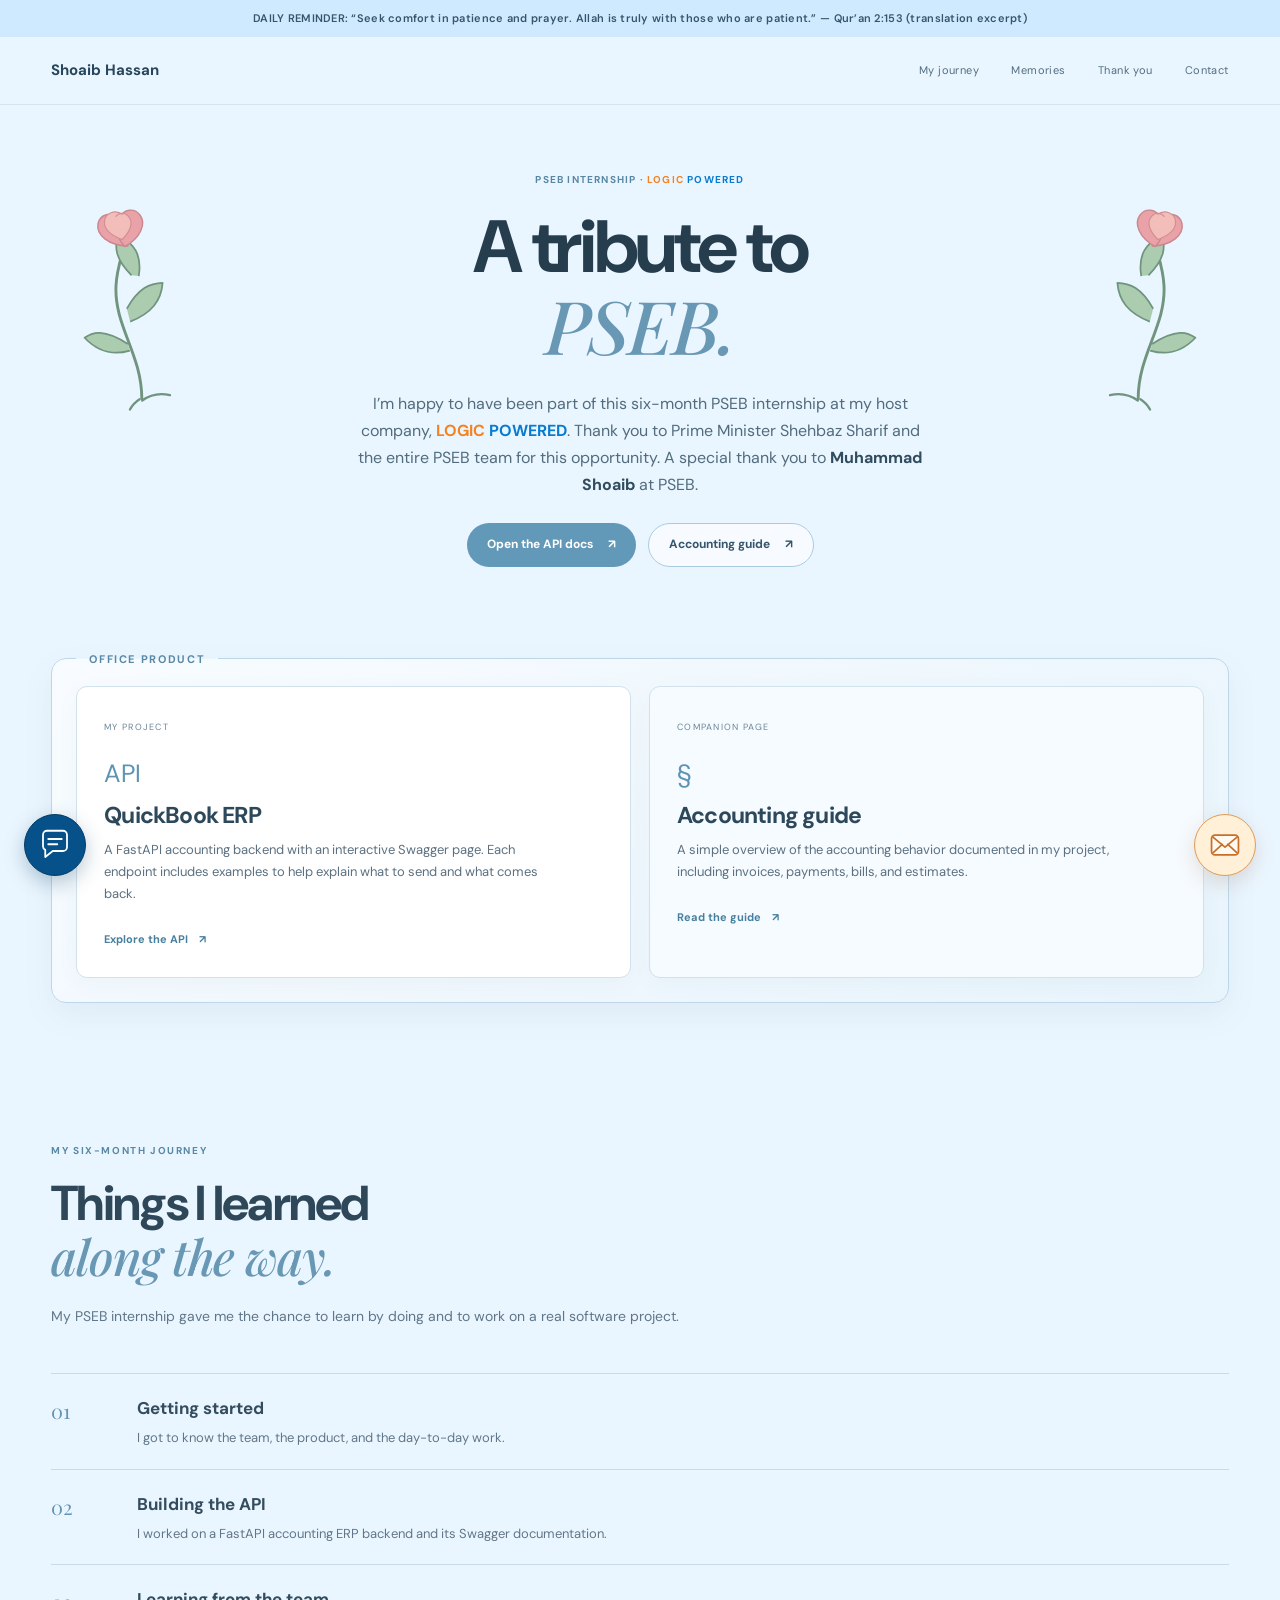
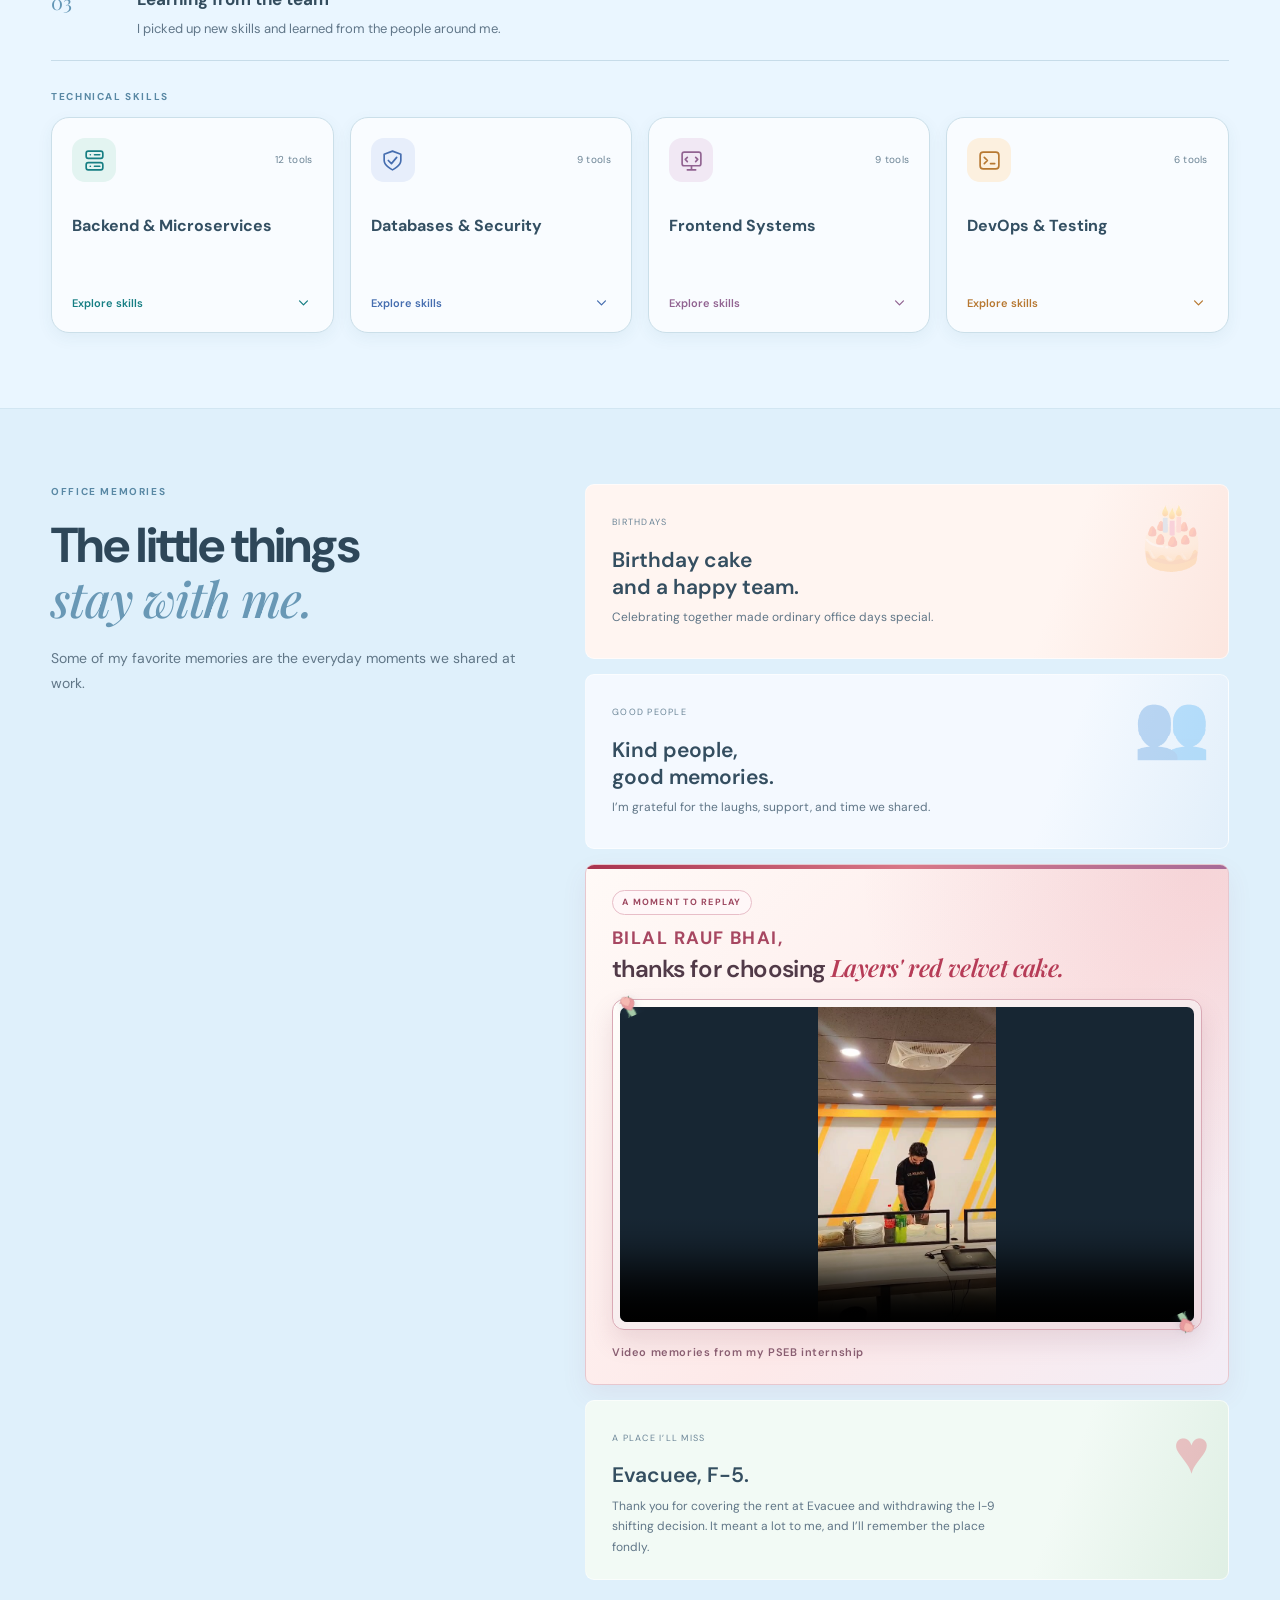
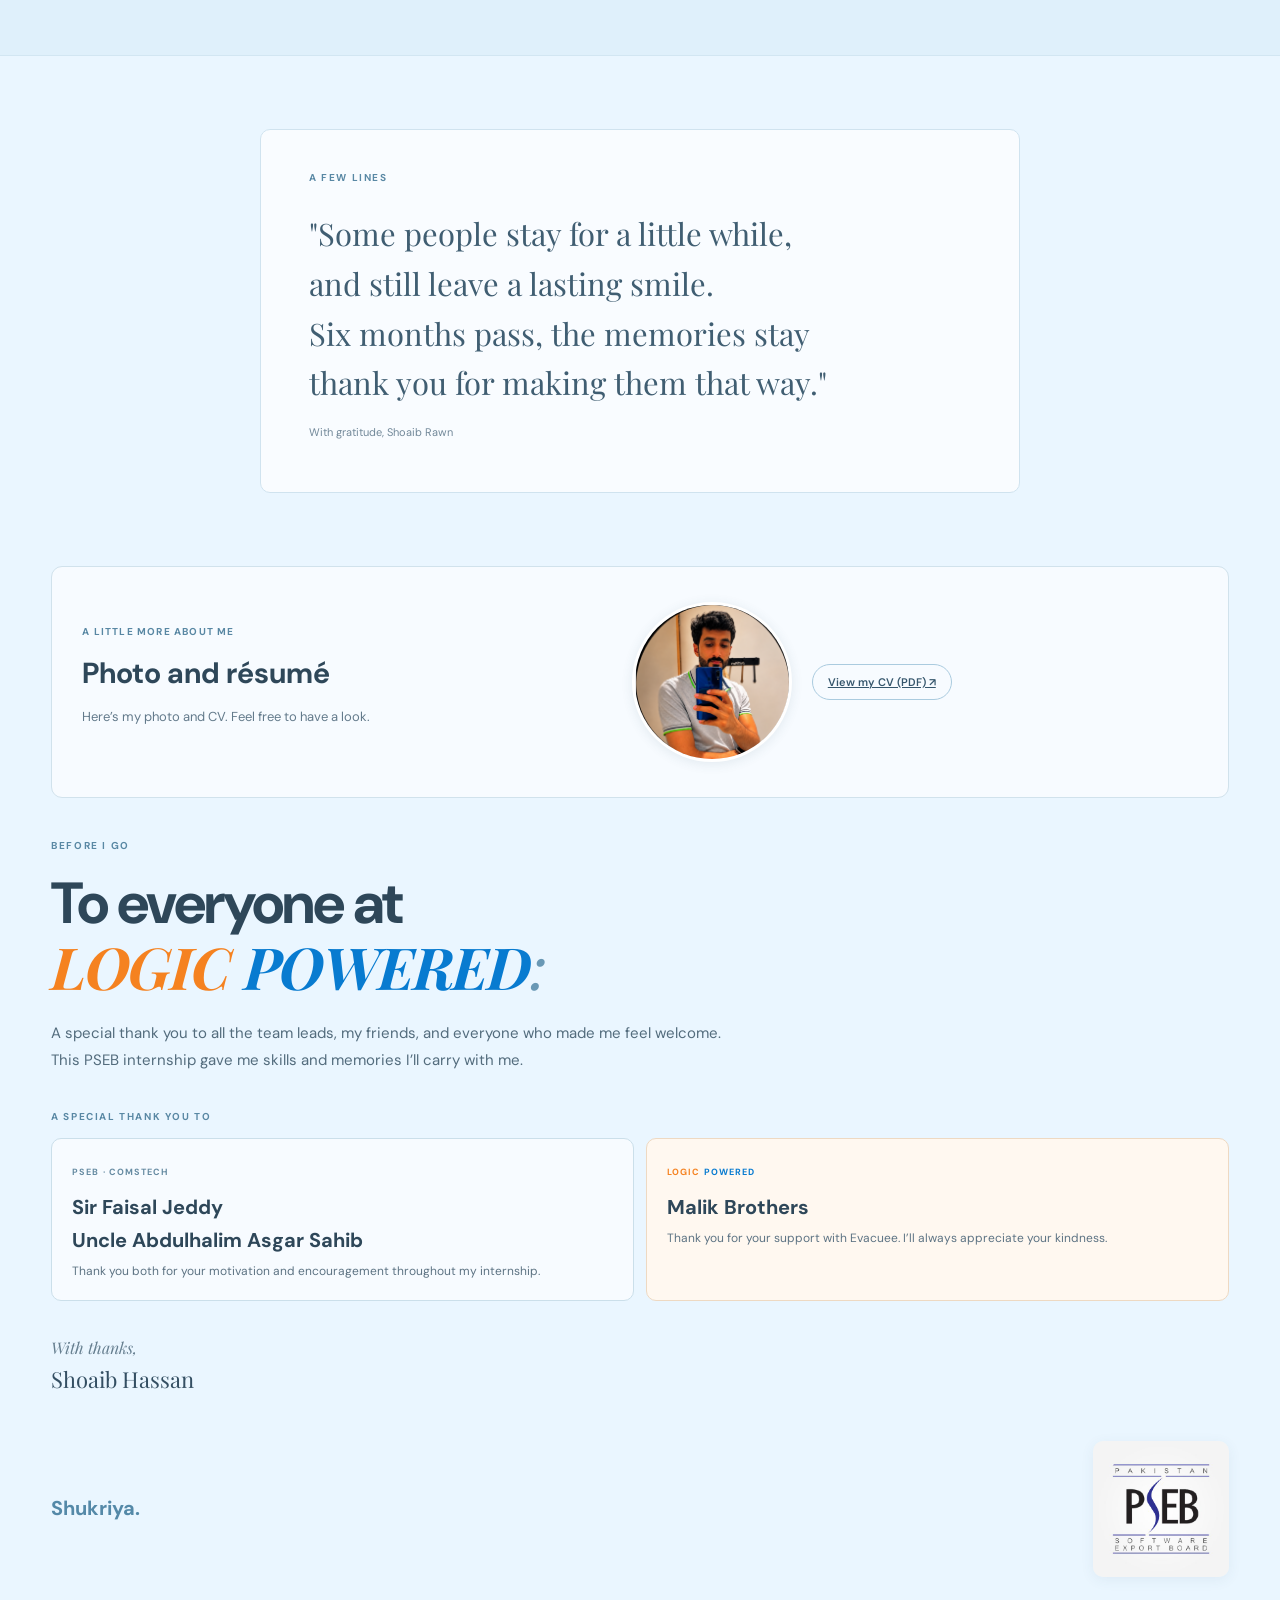
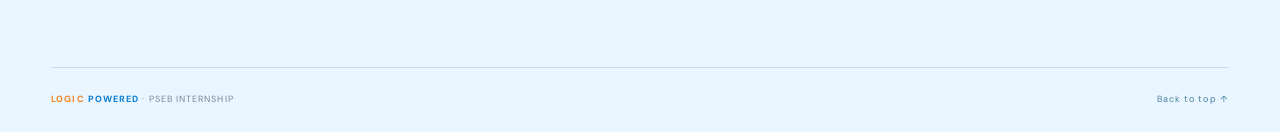
==== commit 3e24ab9a: "fix: smooth desktop wheel scrolling" ====
--- a/index.html
+++ b/index.html
@@ -25,6 +25,7 @@
   <link rel="stylesheet" href="celebration.css?v=rose-playback">
   <script src="celebration.js?v=rose-playback" defer></script>
   <script src="daily-marquee.js?v=single-reminder" defer></script>
+  <script src="smooth-scroll.js?v=desktop-wheel" defer></script>
   <script src="script.js?v=contact-whatsapp" defer></script>
 </head>
 <body>
--- a/light.css
+++ b/light.css
@@ -26,3 +26,36 @@
 .contact-panel .contact-heading .contact-channel{flex:0 0 44px;width:44px;min-height:44px;gap:0;padding:10px;border-radius:50%}
 .contact-panel .contact-form textarea{height:56px;min-height:56px;max-height:140px;padding-block:6px}
 @media(max-width:600px){.contact-panel{width:min(350px,calc(100vw - 24px));padding:16px 17px}}
+
+/* Use the available canvas on laptops and large displays while preserving the
+   existing tablet and mobile layouts. Content blocks keep their own readable
+   line lengths; this only removes the narrow 1060px outer-page cap. */
+@media (min-width: 1200px) {
+  .wrap {
+    width: calc(100% - clamp(64px, 8vw, 160px));
+    max-width: 2200px;
+  }
+
+  .topbar {
+    padding-inline: max(clamp(32px, 4vw, 80px), calc((100% - 2200px) / 2));
+  }
+}
+
+@media (min-width: 1600px) {
+  .hero {
+    min-height: calc(100vh - 102px);
+  }
+
+  .hero-copy {
+    max-width: 820px;
+  }
+
+  .hero h1 {
+    font-size: clamp(74px, 5vw, 96px);
+  }
+
+  .intro {
+    max-width: 680px;
+    font-size: 18px;
+  }
+}
--- a/scroll-tuning.css
+++ b/scroll-tuning.css
@@ -1,4 +1,5 @@
 html{scroll-behavior:smooth;scroll-padding-top:22px}
+html.is-wheel-smoothing{scroll-behavior:auto}
 #journey,#memories,#about-me,#thanks,#top{scroll-margin-top:22px}
-.reveal{transition:opacity .7s cubic-bezier(.22,.61,.36,1),transform .7s cubic-bezier(.22,.61,.36,1)}
+.reveal{transition:opacity .55s cubic-bezier(.22,.61,.36,1),transform .55s cubic-bezier(.22,.61,.36,1)}
 @media(prefers-reduced-motion:reduce){html{scroll-behavior:auto!important}.reveal{transition:none!important;opacity:1;transform:none}}
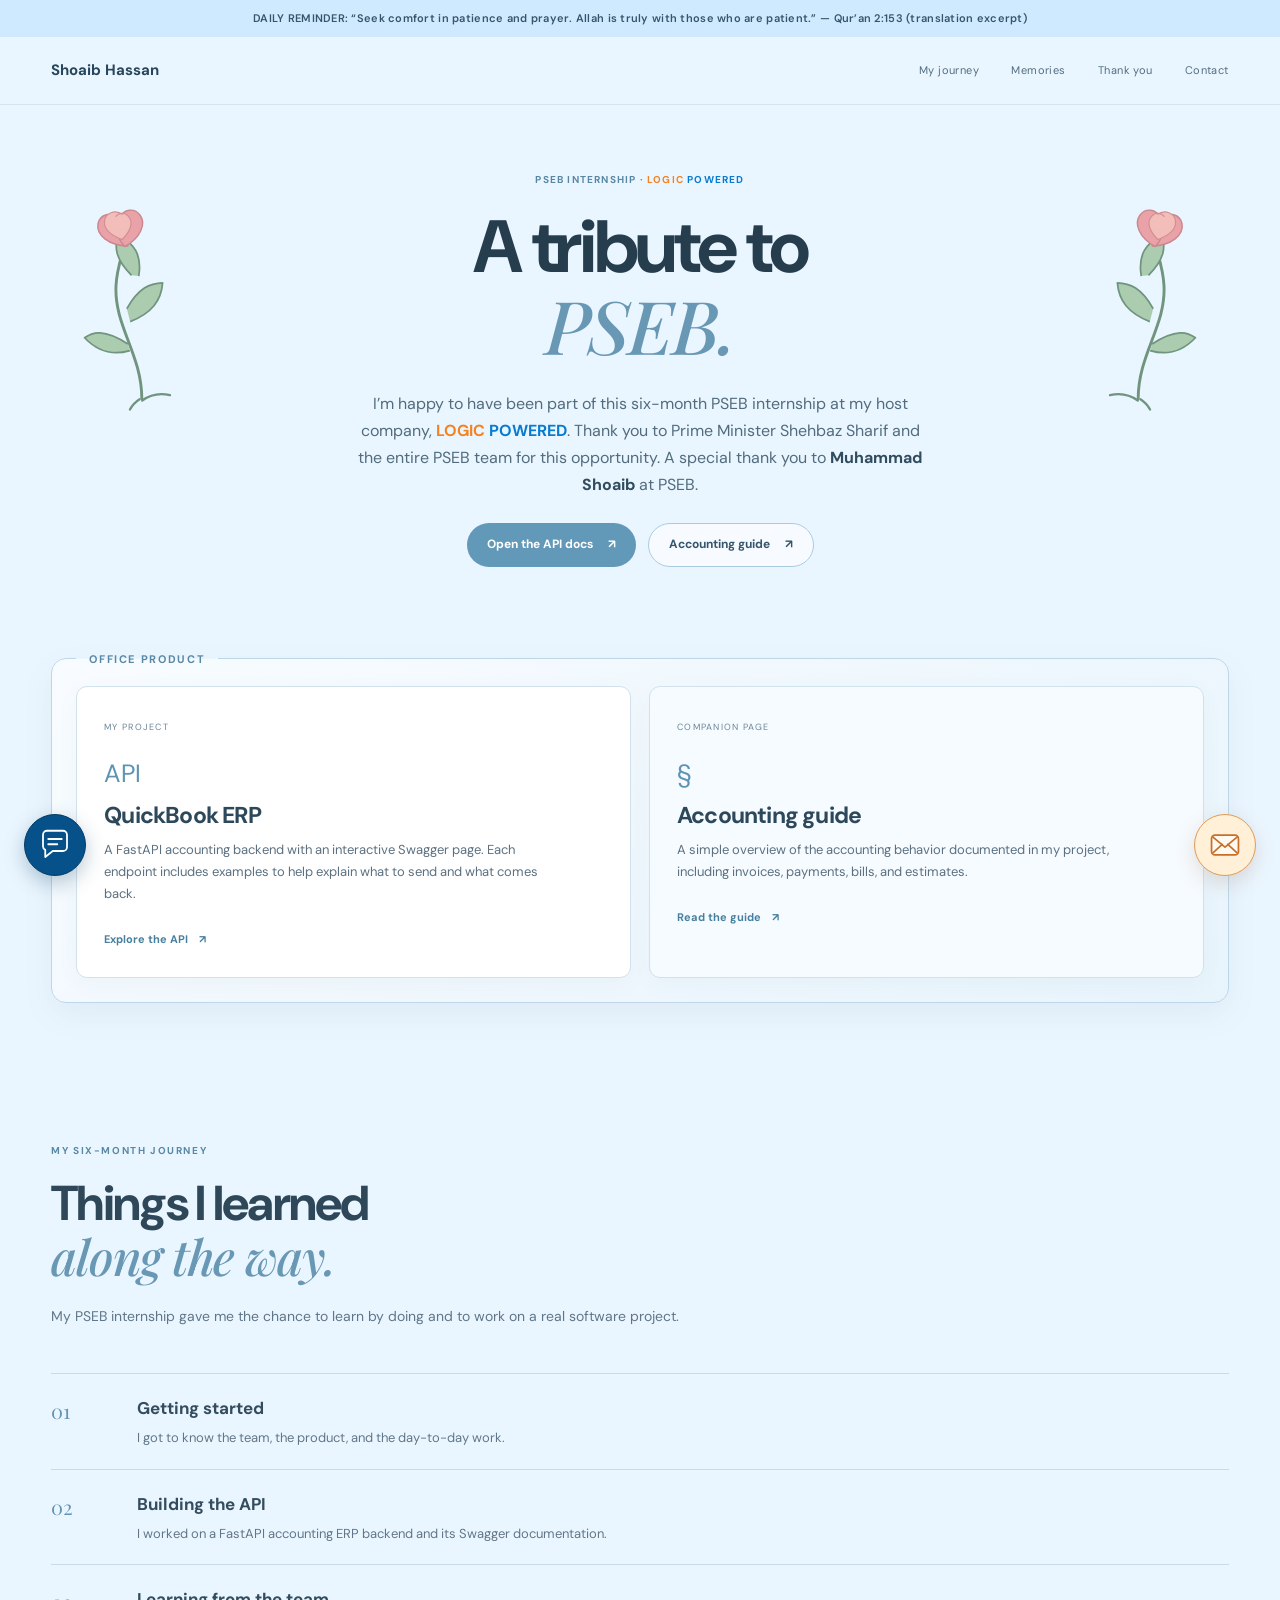
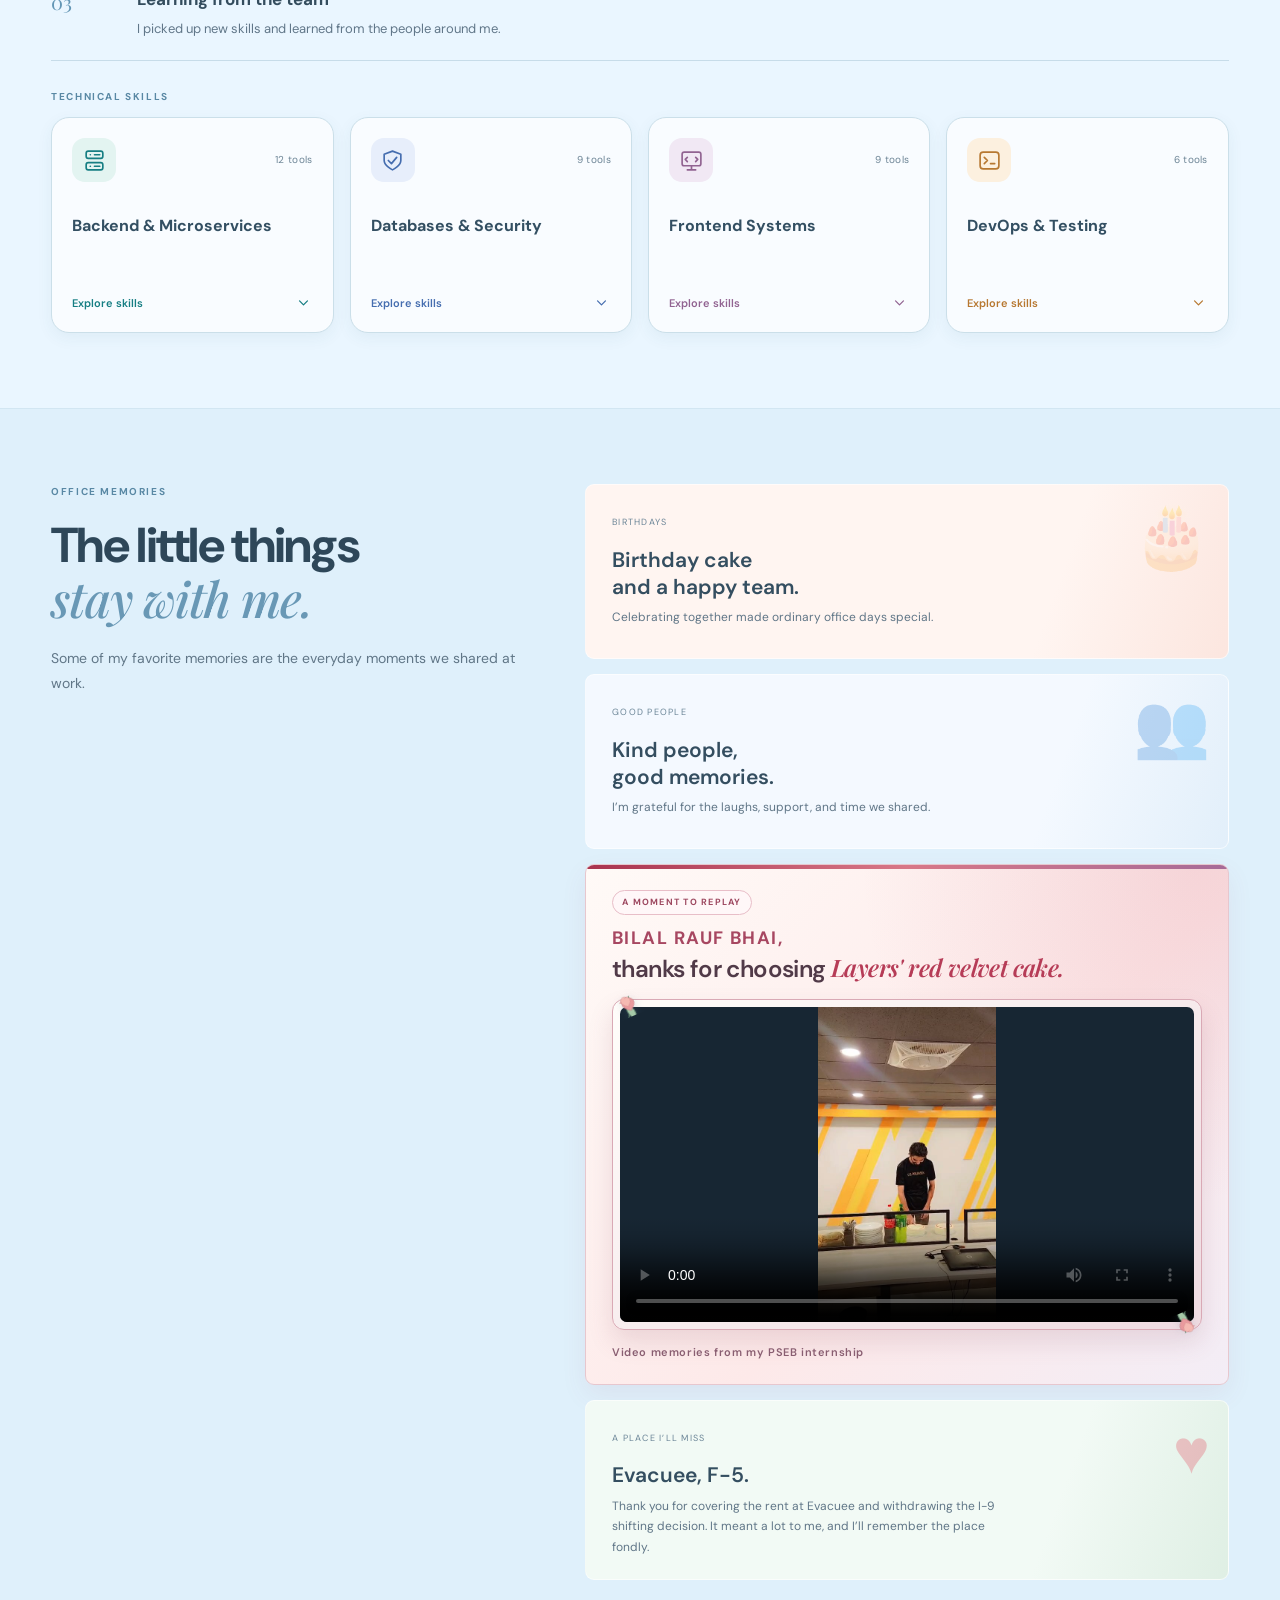
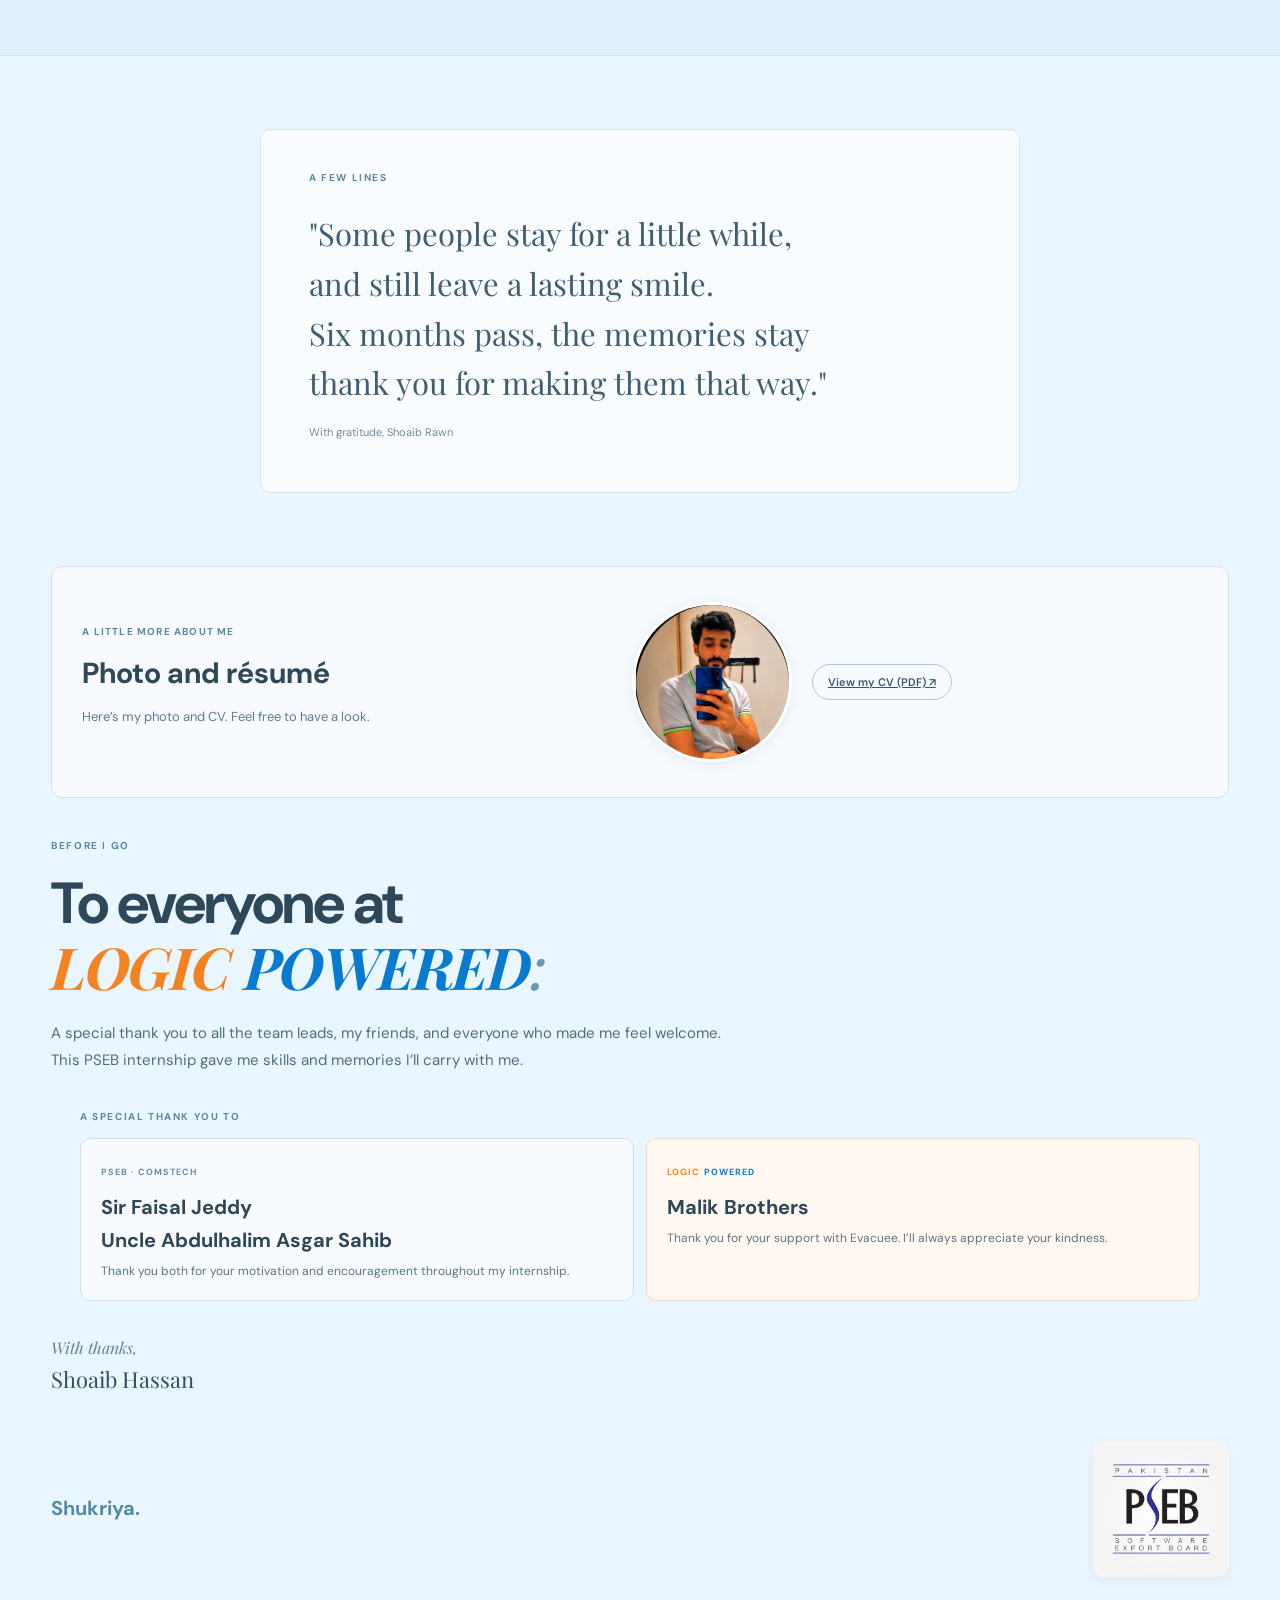
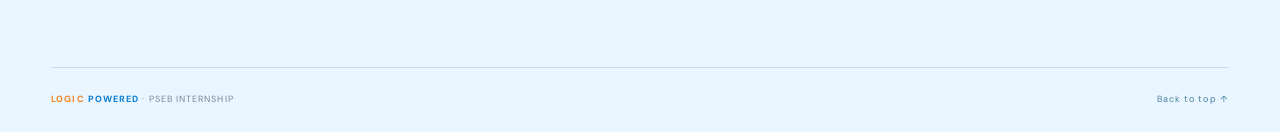
==== commit 02f14b9d: "fix: center special thanks cards" ====
--- a/index.html
+++ b/index.html
@@ -16,7 +16,7 @@
   <link rel="stylesheet" href="personal.css">
   <link rel="stylesheet" href="hover-icons.css">
   <link rel="stylesheet" href="invitation.css?v=maps-location">
-  <link rel="stylesheet" href="special-thanks.css?v=pseb-logo">
+  <link rel="stylesheet" href="special-thanks.css?v=centered-cards">
   <link rel="stylesheet" href="scroll-tuning.css">
   <link rel="stylesheet" href="learning-skills.css">
   <link rel="stylesheet" href="mobile-layout.css">
--- a/special-thanks.css
+++ b/special-thanks.css
@@ -1,4 +1,4 @@
-.special-thanks{margin-top:34px}.special-thanks>.eyebrow{margin-bottom:12px}.thanks-people{display:grid;grid-template-columns:1fr 1fr;gap:12px}.thanks-person{padding:18px 20px;border:1px solid #cbdfea;border-radius:10px;background:#f7fbff}.thanks-person:nth-child(2){background:#fff8f0;border-color:#eed9c2}.thanks-person>span{font-size:9px;font-weight:700;letter-spacing:.12em;color:#668ba2}.thanks-person:nth-child(2)>span{color:#a16e41}.thanks-person h3{font-size:20px;color:#2e4759;margin:8px 0 5px}.thanks-person p{font-size:12px;line-height:1.65;color:#5d7383;margin:0}@media(max-width:600px){.thanks-people{grid-template-columns:1fr}.thanks-person{padding:16px}}
+.special-thanks{width:100%;max-width:1120px;margin:34px auto 0}.special-thanks>.eyebrow{margin-bottom:12px}.thanks-people{display:grid;grid-template-columns:1fr 1fr;gap:12px;width:100%}.thanks-person{padding:18px 20px;border:1px solid #cbdfea;border-radius:10px;background:#f7fbff}.thanks-person:nth-child(2){background:#fff8f0;border-color:#eed9c2}.thanks-person>span{font-size:9px;font-weight:700;letter-spacing:.12em;color:#668ba2}.thanks-person:nth-child(2)>span{color:#a16e41}.thanks-person h3{font-size:20px;color:#2e4759;margin:8px 0 5px}.thanks-person p{font-size:12px;line-height:1.65;color:#5d7383;margin:0}@media(max-width:600px){.thanks-people{grid-template-columns:1fr}.thanks-person{padding:16px}}
 .final-thanks{display:flex;align-items:center;justify-content:space-between;gap:20px}
 .pseb-thanks-logo{display:block;flex:0 0 auto;width:136px;border-radius:10px;overflow:hidden;line-height:0;box-shadow:0 3px 14px #35566b12}
 .pseb-thanks-logo img{display:block;width:100%;height:auto}
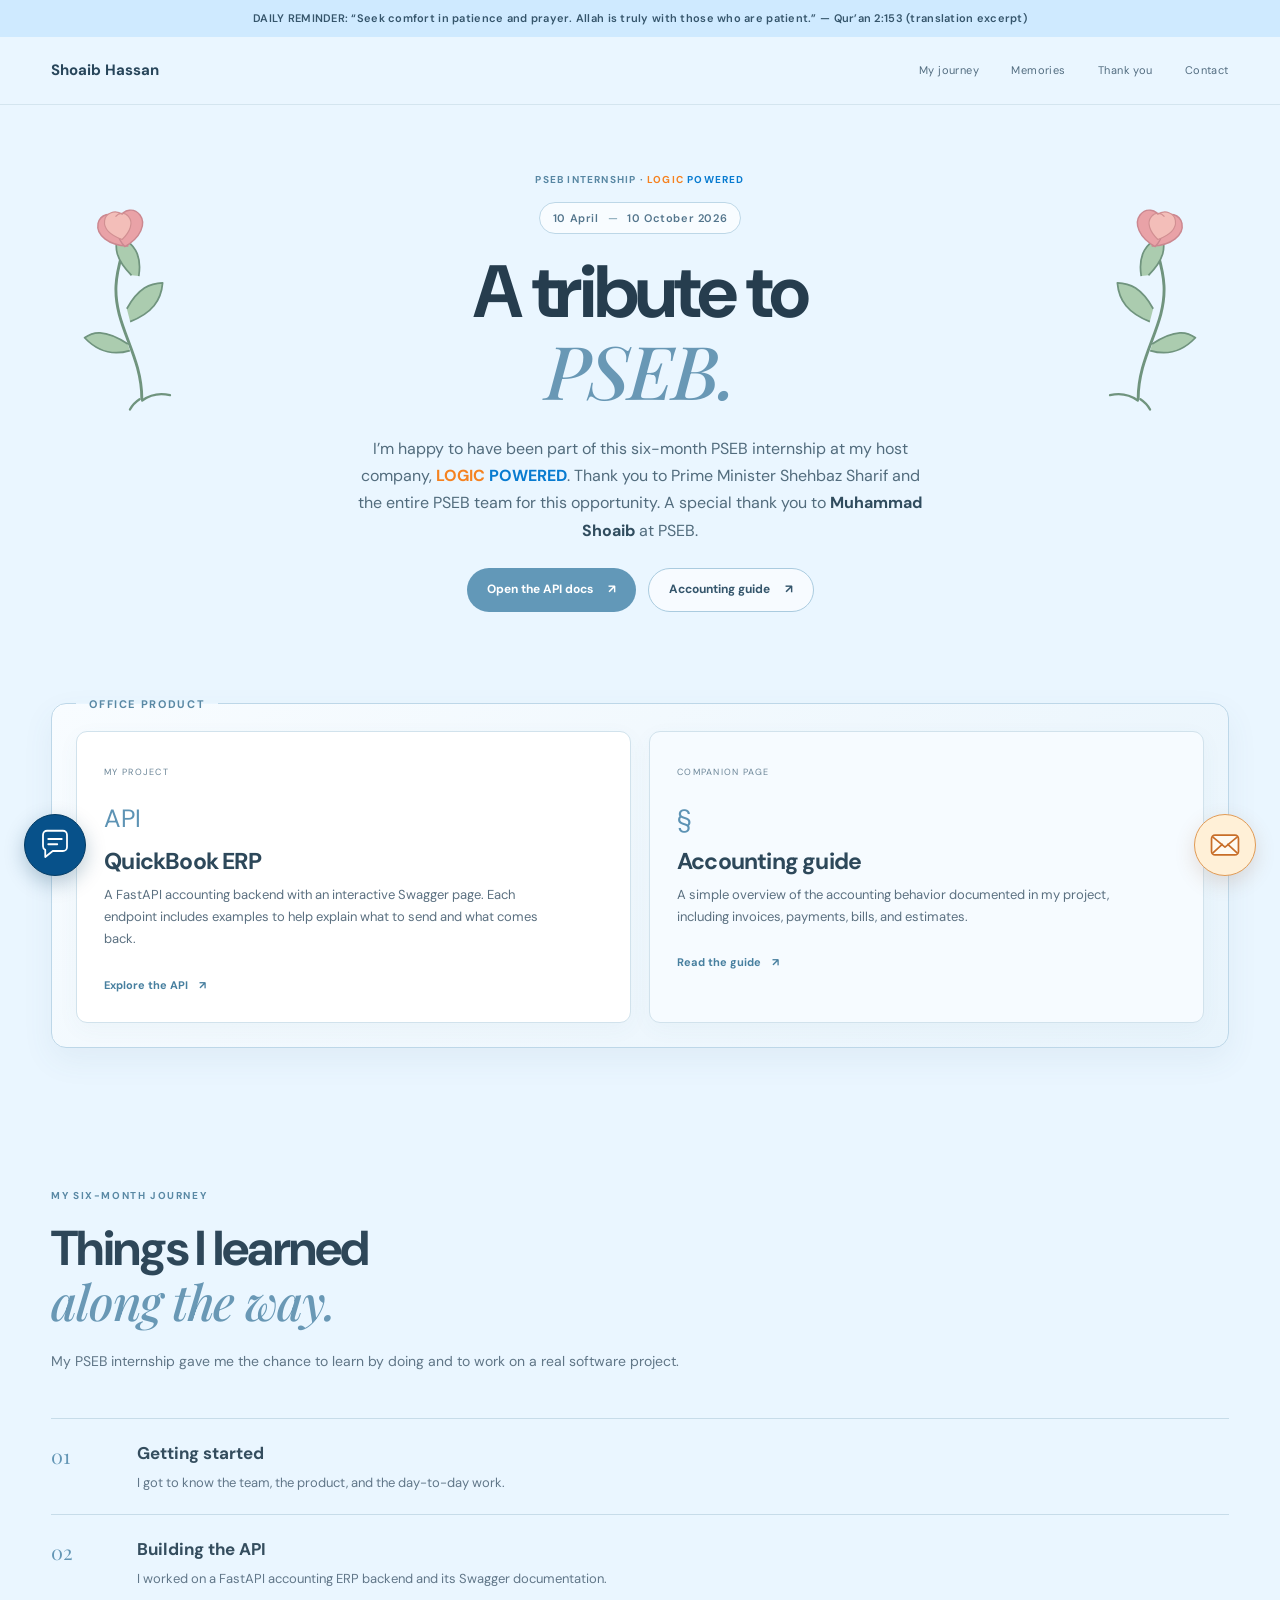
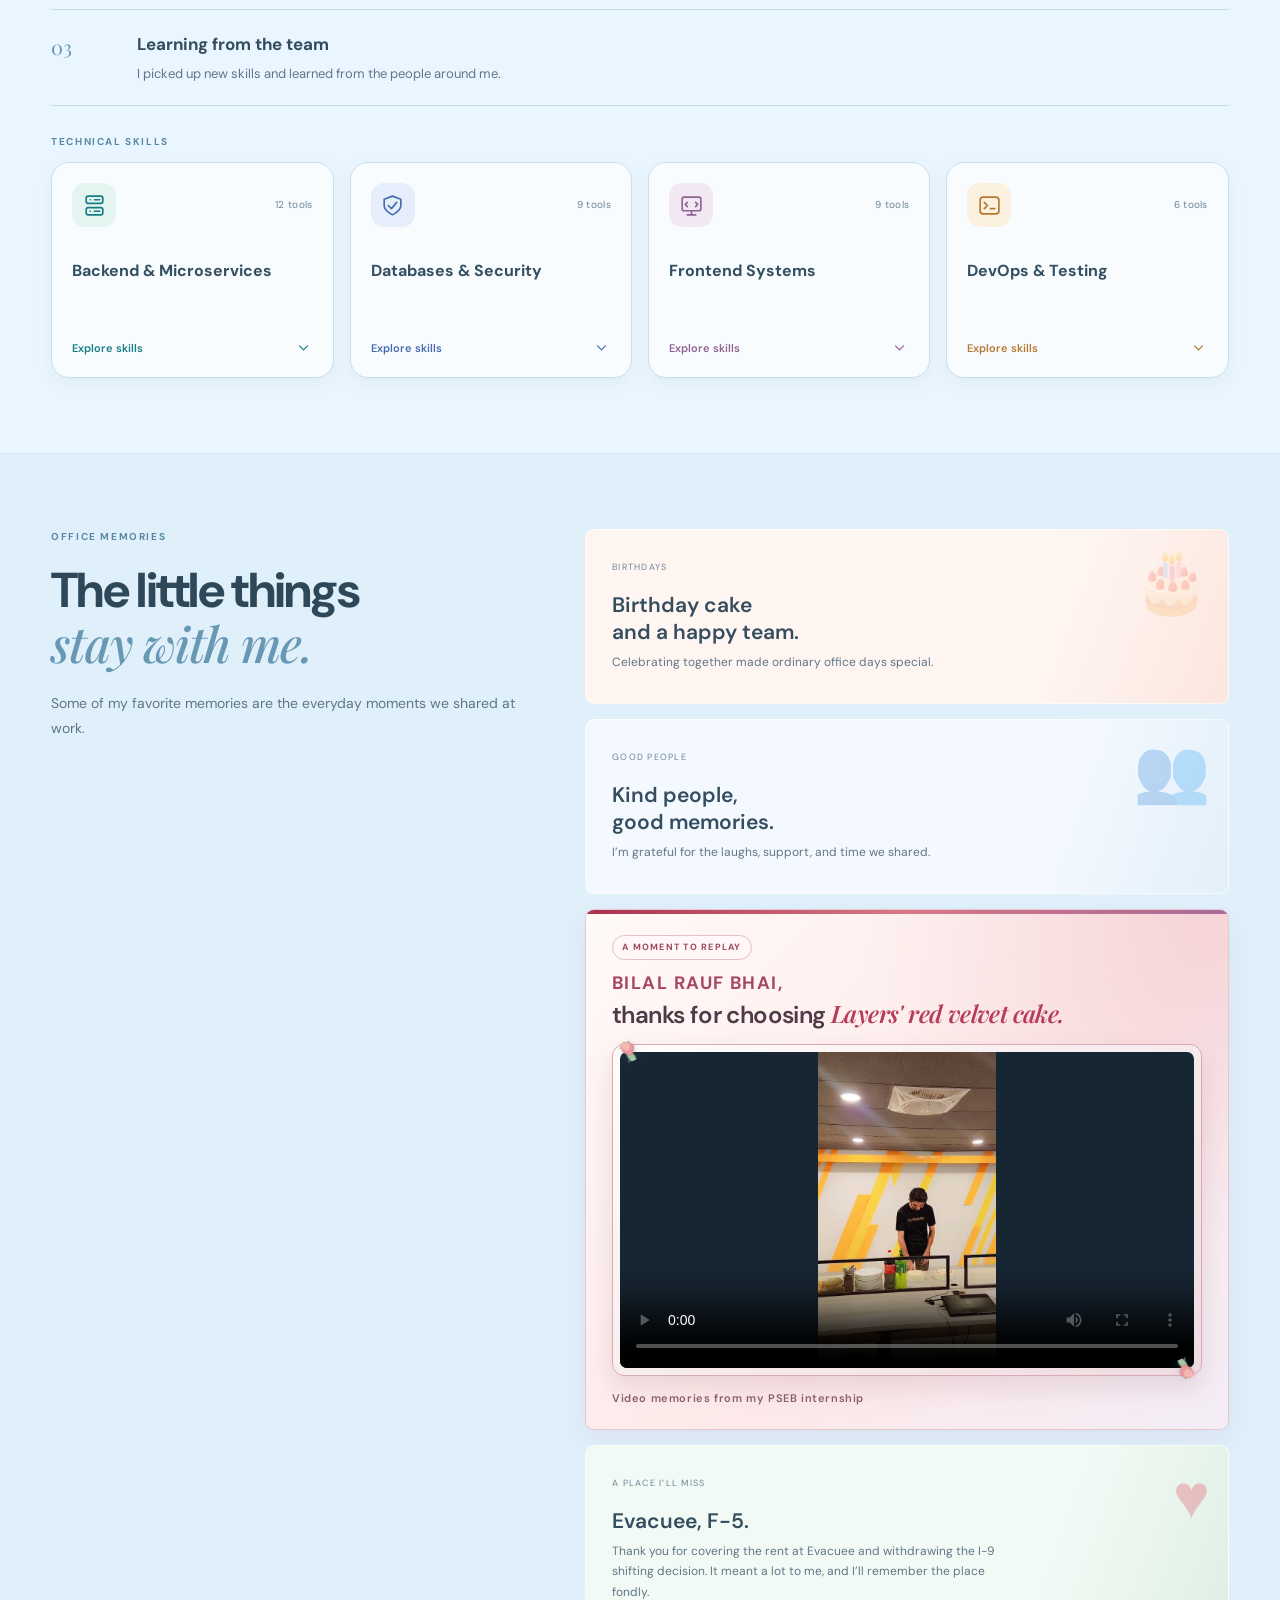
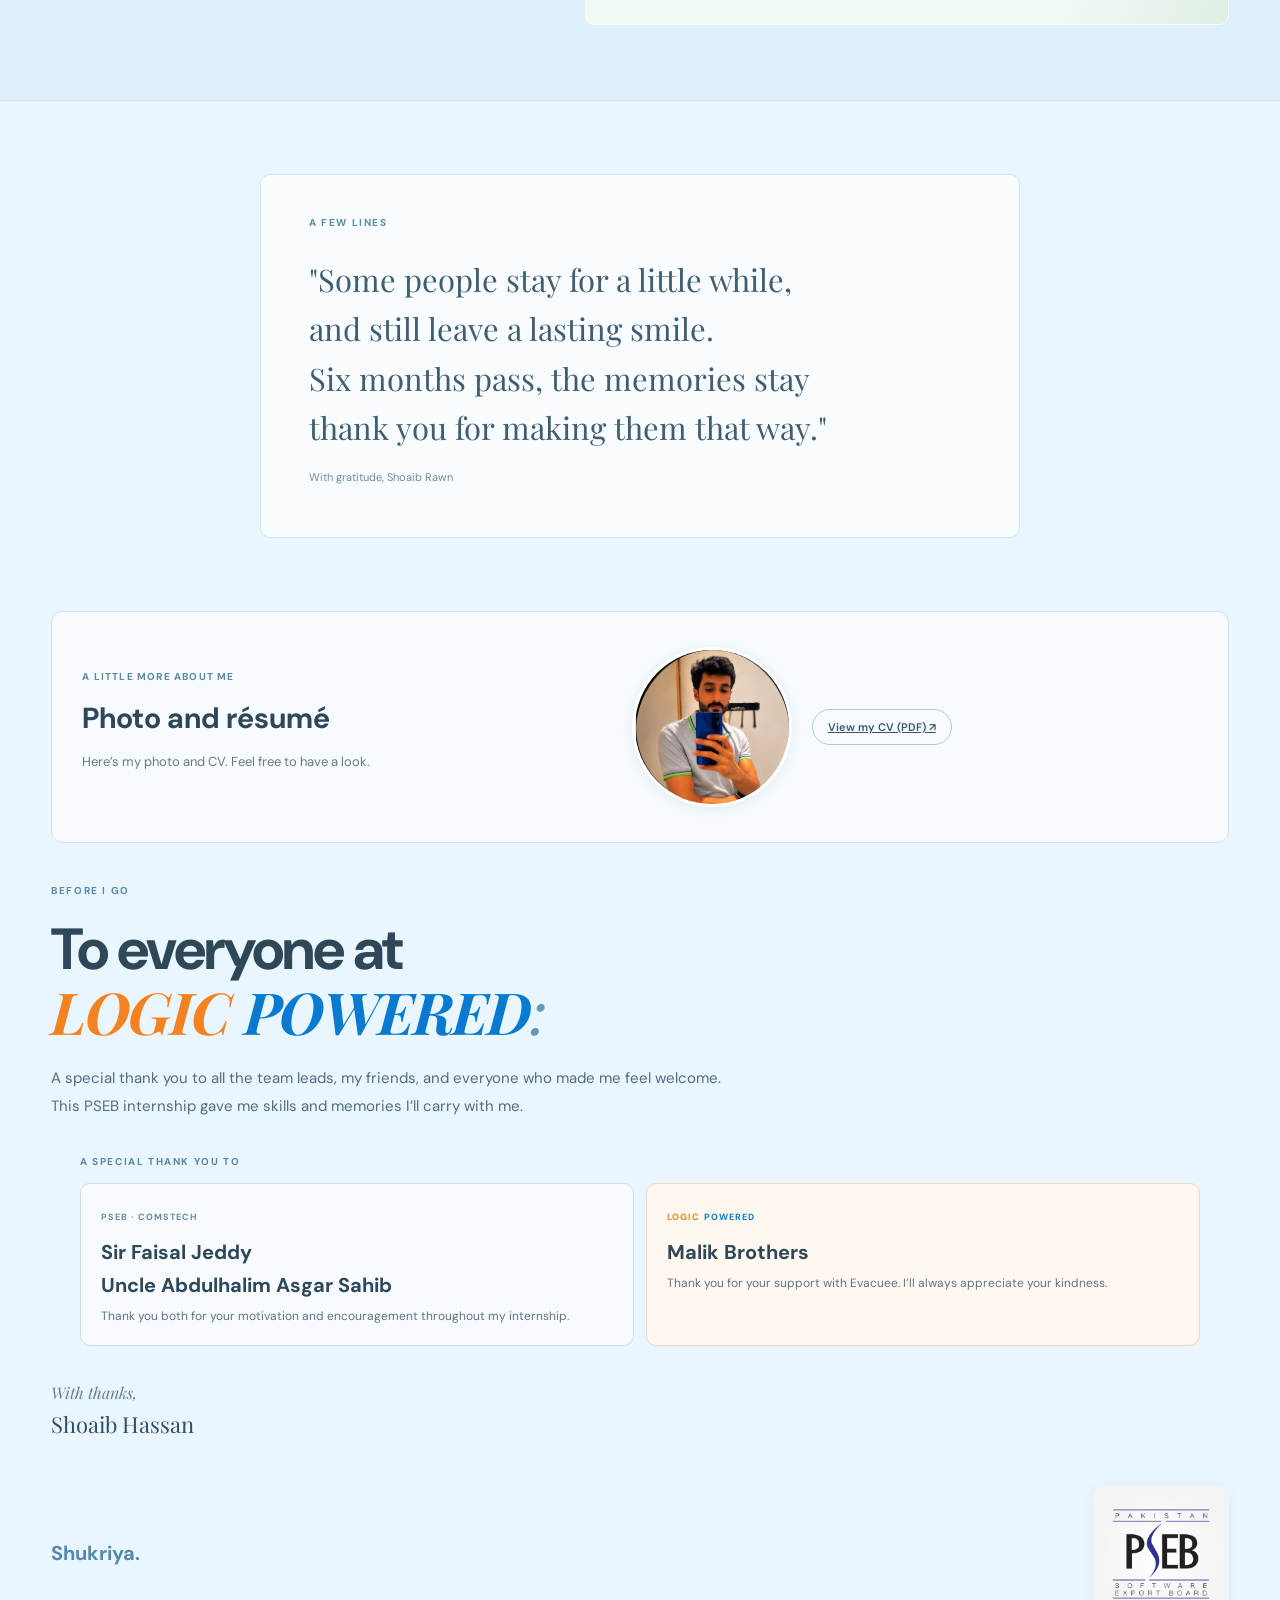
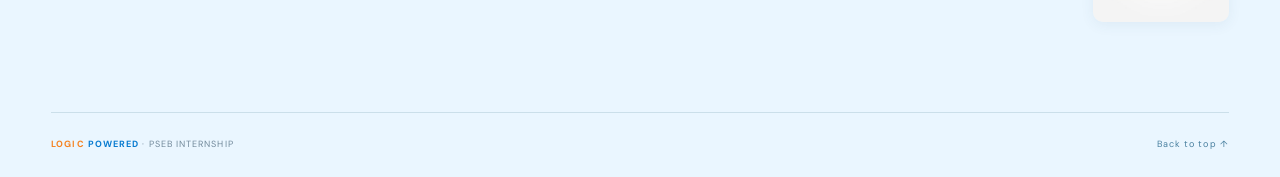
==== commit 95c4aefb: "feat: show internship dates in hero" ====
--- a/index.html
+++ b/index.html
@@ -11,7 +11,7 @@
   <link rel="preconnect" href="https://fonts.gstatic.com" crossorigin>
   <link href="https://fonts.googleapis.com/css2?family=DM+Sans:wght@400;500;600;700&family=Playfair+Display:ital,wght@0,500;0,600;1,500&display=swap" rel="stylesheet">
   <link rel="stylesheet" href="style.css">
-  <link rel="stylesheet" href="light.css?v=contact-icon-pattern">
+  <link rel="stylesheet" href="light.css?v=hero-internship-dates">
   <link rel="stylesheet" href="motion.css?v=blinking-banner">
   <link rel="stylesheet" href="personal.css">
   <link rel="stylesheet" href="hover-icons.css">
@@ -34,7 +34,7 @@
   <main id="top">
     <section class="hero wrap">
       <svg class="hero-rose rose-left" viewBox="0 0 220 390" fill="none" aria-hidden="true" focusable="false"><path d="M112 380C128 304 91 246 109 179c12-46 39-69 47-120" stroke="#638a71" stroke-width="5" stroke-linecap="round"/><path d="M108 282C73 247 52 249 37 256c16 26 38 41 72 38M119 222c27-31 49-35 70-31-9 30-29 47-69 54M139 167c-22-34-19-54-8-74 23 21 34 42 20 78" fill="#a5c8a7" stroke="#638a71" stroke-width="3" stroke-linejoin="round"/><path class="rose-petal rose-petal-left" d="M143 116C111 108 93 86 101 67c7-15 26-15 36-4 10 13 13 33 6 53Z" fill="#e99a9e" stroke="#c87c84" stroke-width="2.5"/><path class="rose-petal rose-petal-right" d="M138 116c30-9 45-31 37-48-7-15-25-16-36-3-10 13-12 33-1 51Z" fill="#e99a9e" stroke="#c87c84" stroke-width="2.5"/><path class="rose-petal rose-petal-core" d="M146 61c-11-12-29-9-33 4-5 14 6 27 23 38 16-10 26-24 19-37-5-9-15-10-22-4" fill="#f5b9b2" stroke="#cf8587" stroke-width="2" stroke-linejoin="round"/><path d="M112 383c18-8 32-7 49 1M108 380c-8 3-15 8-20 14" stroke="#638a71" stroke-width="4" stroke-linecap="round"/></svg>
-      <div class="hero-copy reveal"><p class="eyebrow">PSEB INTERNSHIP · <span class="brand-name"><span class="brand-logic">LOGIC</span> <span class="brand-powered">POWERED</span></span></p><h1>A tribute to<br><em>PSEB.</em></h1><p class="intro">I’m happy to have been part of this six-month PSEB internship at my host company, <span class="brand-name"><span class="brand-logic">LOGIC</span> <span class="brand-powered">POWERED</span></span>. Thank you to Prime Minister Shehbaz Sharif and the entire PSEB team for this opportunity. A special thank you to <strong>Muhammad Shoaib</strong> at PSEB.</p><div class="hero-actions"><a class="button button-primary" href="https://quick-book-erp-backend.vercel.app/docs" target="_blank" rel="noopener">Open the API docs <span>↗</span></a><a class="button button-secondary" href="gaap-guide.html">Accounting guide <span>↗</span></a></div></div>
+      <div class="hero-copy reveal"><p class="eyebrow">PSEB INTERNSHIP · <span class="brand-name"><span class="brand-logic">LOGIC</span> <span class="brand-powered">POWERED</span></span></p><p class="hero-period"><time datetime="2026-04-10">10 April</time><span aria-hidden="true">—</span><time datetime="2026-10-10">10 October 2026</time></p><h1>A tribute to<br><em>PSEB.</em></h1><p class="intro">I’m happy to have been part of this six-month PSEB internship at my host company, <span class="brand-name"><span class="brand-logic">LOGIC</span> <span class="brand-powered">POWERED</span></span>. Thank you to Prime Minister Shehbaz Sharif and the entire PSEB team for this opportunity. A special thank you to <strong>Muhammad Shoaib</strong> at PSEB.</p><div class="hero-actions"><a class="button button-primary" href="https://quick-book-erp-backend.vercel.app/docs" target="_blank" rel="noopener">Open the API docs <span>↗</span></a><a class="button button-secondary" href="gaap-guide.html">Accounting guide <span>↗</span></a></div></div>
       <svg class="hero-rose rose-right" viewBox="0 0 220 390" fill="none" aria-hidden="true" focusable="false"><path d="M112 380C128 304 91 246 109 179c12-46 39-69 47-120" stroke="#638a71" stroke-width="5" stroke-linecap="round"/><path d="M108 282C73 247 52 249 37 256c16 26 38 41 72 38M119 222c27-31 49-35 70-31-9 30-29 47-69 54M139 167c-22-34-19-54-8-74 23 21 34 42 20 78" fill="#a5c8a7" stroke="#638a71" stroke-width="3" stroke-linejoin="round"/><path class="rose-petal rose-petal-left" d="M143 116C111 108 93 86 101 67c7-15 26-15 36-4 10 13 13 33 6 53Z" fill="#e99a9e" stroke="#c87c84" stroke-width="2.5"/><path class="rose-petal rose-petal-right" d="M138 116c30-9 45-31 37-48-7-15-25-16-36-3-10 13-12 33-1 51Z" fill="#e99a9e" stroke="#c87c84" stroke-width="2.5"/><path class="rose-petal rose-petal-core" d="M146 61c-11-12-29-9-33 4-5 14 6 27 23 38 16-10 26-24 19-37-5-9-15-10-22-4" fill="#f5b9b2" stroke="#cf8587" stroke-width="2" stroke-linejoin="round"/><path d="M112 383c18-8 32-7 49 1M108 380c-8 3-15 8-20 14" stroke="#638a71" stroke-width="4" stroke-linecap="round"/></svg>
     </section>
 
--- a/light.css
+++ b/light.css
@@ -1,5 +1,6 @@
 :root{--bg:#eaf6ff;--panel:#fff;--panel2:#f4faff;--ink:#253746;--muted:#607789;--line:#c9deec;--lime:#6597b8;--orange:#d89191;--blue:#a8d0e9}
 html{scroll-behavior:smooth}body{background:#eaf6ff;color:#253746}.wrap{width:min(1060px,calc(100% - 44px))}.announcement{height:34px;background:#cfeaff;color:#35556b;font-size:10px;letter-spacing:.035em;font-weight:600;text-transform:none}.marquee{width:100%;overflow:hidden;white-space:nowrap}.marquee span{display:inline-block;padding-left:100%;animation:marquee 68s linear infinite}.announcement:hover .marquee span{animation-play-state:paused}@keyframes marquee{to{transform:translateX(-100%)}}.topbar{height:68px;padding:0 max(22px,calc((100% - 1060px)/2));border-color:#d4e5ef}.wordmark{color:#28465b;font-size:15px;letter-spacing:0}.topbar nav a,.date-tag{color:#536d80}.topbar nav a:hover,.footer a:hover{color:#327ba5}.hero{min-height:520px;grid-template-columns:1fr;padding:67px 110px 83px;text-align:center}.hero-copy{max-width:720px;margin:auto}.hero .eyebrow,.profile-section .eyebrow{color:#5887a3;font-size:10px;letter-spacing:.12em}.pulse{background:#78a8c3;box-shadow:none}.hero h1{font-size:clamp(49px,7vw,74px);line-height:1.05;letter-spacing:-.045em;color:#263d4e;margin:20px 0}.hero h1 em,.section-head h2 em,.thanks h2 em{color:#6998b5;letter-spacing:-.025em}.intro{color:#526c7d;font-size:16px;line-height:1.7;margin-inline:auto;max-width:580px}.intro strong{color:#304c5e}.hero-actions{justify-content:center;margin-top:24px}.button{height:44px;border-radius:22px;padding-inline:20px;gap:15px;transition:background .2s}.button:hover{transform:none}.button-primary{background:#6298b8;color:white}.button-primary:hover{background:#4c86a8}.button-secondary{border:1px solid #aacbdf;background:#f7fbff;color:#35566c}.button-secondary:hover{background:#deeff9}.hero-rose{position:absolute;width:127px;height:auto;top:77px;opacity:.9}.rose-left{left:4px;transform:rotate(-12deg)}.rose-right{right:4px;transform:scaleX(-1) rotate(-12deg)}.proof{gap:18px;padding-bottom:65px}.proof-card{min-height:245px;padding:25px 27px;background:#fff;border:1px solid #d1e2ec;border-radius:10px;box-shadow:0 6px 22px #4f78900b}.proof-accent{background:#f6fbff}.card-index,.memory-stamp{color:#6b8597}.card-icon{color:#5d93b4;margin-top:15px}.proof-card h2{font-size:23px;color:#2d485a}.proof-card p{color:#5b7080;font-size:13px;line-height:1.7}.proof-card>a{color:#477f9f}.section{padding-block:75px}.eyebrow{color:#5988a4}.section-head h2,.thanks h2{font-size:clamp(35px,4.4vw,49px);color:#2e4759;letter-spacing:-.035em}.section-head>p:last-child{font-size:14px;color:#607687;line-height:1.8}.timeline{border-color:#c7dce9}.timeline-item{border-color:#c7dce9;padding:20px 0}.timeline-mark{color:#6396b5}.timeline-item h3{font-size:17px;color:#344d5e}.timeline-item p{color:#617789;font-size:13px}.memories{background:#dff0fb;border-block:1px solid #d2e6f2}.memories-layout{gap:58px}.memory-stack{gap:15px}.memory{min-height:175px;padding:22px 26px;border-radius:9px;border:1px solid #ffffffa8;color:#314b5d}.memory-birthday{background:linear-gradient(110deg,#fff5f1 0%,#fff5f1 72%,#fce6df 100%)}.memory-team{background:linear-gradient(110deg,#f4f9ff 0%,#f4f9ff 72%,#e2effa 100%)}.memory-place{background:linear-gradient(110deg,#f2faf5 0%,#f2faf5 72%,#dfefe4 100%)}.memory h3{font-family:var(--sans);font-size:21px;font-weight:600;line-height:1.3;color:#344e60}.memory p{font-size:12px;color:#607687;max-width:410px;line-height:1.7}.memory-stamp{font-size:9px}.memory-birthday:after,.memory-team:after{position:absolute;right:18px;top:20px;font-size:62px;opacity:.25;line-height:1}.memory-birthday:after{content:"🎂"}.memory-team:after{content:"👥"}.poem-section{padding-block:73px}.poem-card{max-width:760px;padding:40px 48px;border:1px solid #d0e3ef;border-radius:10px;background:#f9fcff}.poem-card blockquote{font:clamp(22px,3vw,31px)/1.6 var(--serif);color:#405e72;margin:23px 0 15px}.poem-credit{color:#728899}.thanks{max-width:780px;padding-top:40px;padding-bottom:90px}.thanks h2{font-size:clamp(38px,5.4vw,58px)}.thanks-copy{font-size:15px;line-height:1.85;color:#536c7d}.signature{color:#667f90}.signature span{color:#344f63;font-size:22px}.final-thanks{font-size:39px;letter-spacing:0;color:#5489a8;margin-top:43px}.footer{min-height:65px;border-color:#cbdfea;color:#71889a;font-size:9px}.footer a{color:#487f9f}.reveal{transform:translateY(10px);transition:opacity .5s ease,transform .5s ease}.reveal.visible{transform:none}
+.hero-period{display:flex;align-items:center;justify-content:center;gap:9px;width:max-content;max-width:100%;margin:13px auto 0;padding:6px 13px;border:1px solid #bdd7e7;border-radius:999px;background:#f8fcff;color:#53758c;font-size:11px;font-weight:600;letter-spacing:.055em}.hero-period span{color:#8aabba}
 .profile-section{display:grid;grid-template-columns:1fr 1.1fr;gap:35px;align-items:center;padding:35px 30px;background:#f7fbff;border:1px solid #d1e2ec;border-radius:11px}.profile-copy h2{font-size:29px;margin:8px 0;color:#2e4759}.profile-copy p:last-child{color:#637a8b;font-size:13px}.profile-actions{display:grid;grid-template-columns:100px 1fr;gap:9px 13px;align-items:center}.profile-photo{grid-row:1/4;width:94px;height:94px;border-radius:50%;border:1px dashed #8db4cc;background:#e4f2fa;display:grid;place-items:center;text-align:center;color:#66869a;font-size:9px;line-height:1.4;overflow:hidden}.profile-photo img{width:100%;height:100%;object-fit:cover}.file-button{display:inline-flex;align-items:center;justify-content:center;width:max-content;min-height:36px;padding:0 15px;border-radius:20px;background:#6298b8;color:white;font-size:11px;font-weight:600;cursor:pointer}.file-button-outline{background:#f7fbff;border:1px solid #aacbdf;color:#35566c}.file-note{grid-column:2;font-size:10px;line-height:1.5;color:#71889a;margin:0}.guide{padding-top:75px;padding-bottom:80px}.guide .eyebrow{color:#5988a4}.guide h1{color:#2d4659;font-size:clamp(47px,7vw,72px)}.guide h1 em{color:#6798b6;font-family:var(--serif);font-weight:500}.guide>.intro{color:#586f80;font-size:16px}.guide-warning{background:#fff7ef;border-left-color:#d5a083;border-radius:0 7px 7px 0}.guide-warning b{color:#986745}.guide-warning p{color:#665e56}.rule-list{border-color:#ccdeea}.rule{border-color:#ccdeea}.rule>span{color:#6293b1}.rule h2{color:#344e60}.rule p{color:#5c7282;line-height:1.75}.rule small{color:#7690a0}.guide-cta{background:#f5faff;border-color:#cfdfeb;border-radius:9px}.guide-cta h2{color:#304b5f}.guide-cta p:last-child{color:#61798a}.back-link{color:#477f9f}@media(max-width:760px){.wrap{width:min(100% - 34px,580px)}.hero{padding:57px 5px 62px;min-height:470px}.hero-rose{width:80px;top:12px;opacity:.62}.rose-left{left:-13px}.rose-right{right:-13px}.hero-copy{padding-top:48px}.proof{padding-bottom:45px}.section{padding-block:55px}.memories-layout{gap:24px}.profile-section{grid-template-columns:1fr;padding:24px}.profile-actions{max-width:380px}.guide{padding-top:57px}}@media(max-width:460px){.announcement{font-size:9px}.marquee span{animation-duration:78s}.topbar{padding-inline:17px}.topbar nav{gap:11px}.topbar nav a{font-size:9px}.hero h1{font-size:51px}.hero-rose{width:63px}.hero-copy{padding-top:42px}.hero-actions{display:grid;max-width:275px;margin:22px auto 0}.button{justify-content:center}.profile-actions{grid-template-columns:78px 1fr;gap:9px}.profile-photo{width:72px;height:72px}.poem-card{padding:31px 23px}.memory-birthday:after,.memory-team:after{right:12px;font-size:46px}}
 
 .memory-video{background:linear-gradient(110deg,#f7fbff 0%,#f7fbff 72%,#e4f1f9 100%)}.memory-video-player{display:block;width:100%;max-height:360px;margin-top:14px;border-radius:7px;background:#d7e8f2;object-fit:contain}.memory-video h3{margin-bottom:10px}@media(max-width:460px){.memory-video{padding:18px}.memory-video-player{max-height:240px}}
@@ -26,6 +27,7 @@
 .contact-panel .contact-heading .contact-channel{flex:0 0 44px;width:44px;min-height:44px;gap:0;padding:10px;border-radius:50%}
 .contact-panel .contact-form textarea{height:56px;min-height:56px;max-height:140px;padding-block:6px}
 @media(max-width:600px){.contact-panel{width:min(350px,calc(100vw - 24px));padding:16px 17px}}
+@media(max-width:460px){.hero-period{gap:7px;padding:5px 10px;font-size:10px;letter-spacing:.025em}}
 
 /* Use the available canvas on laptops and large displays while preserving the
    existing tablet and mobile layouts. Content blocks keep their own readable
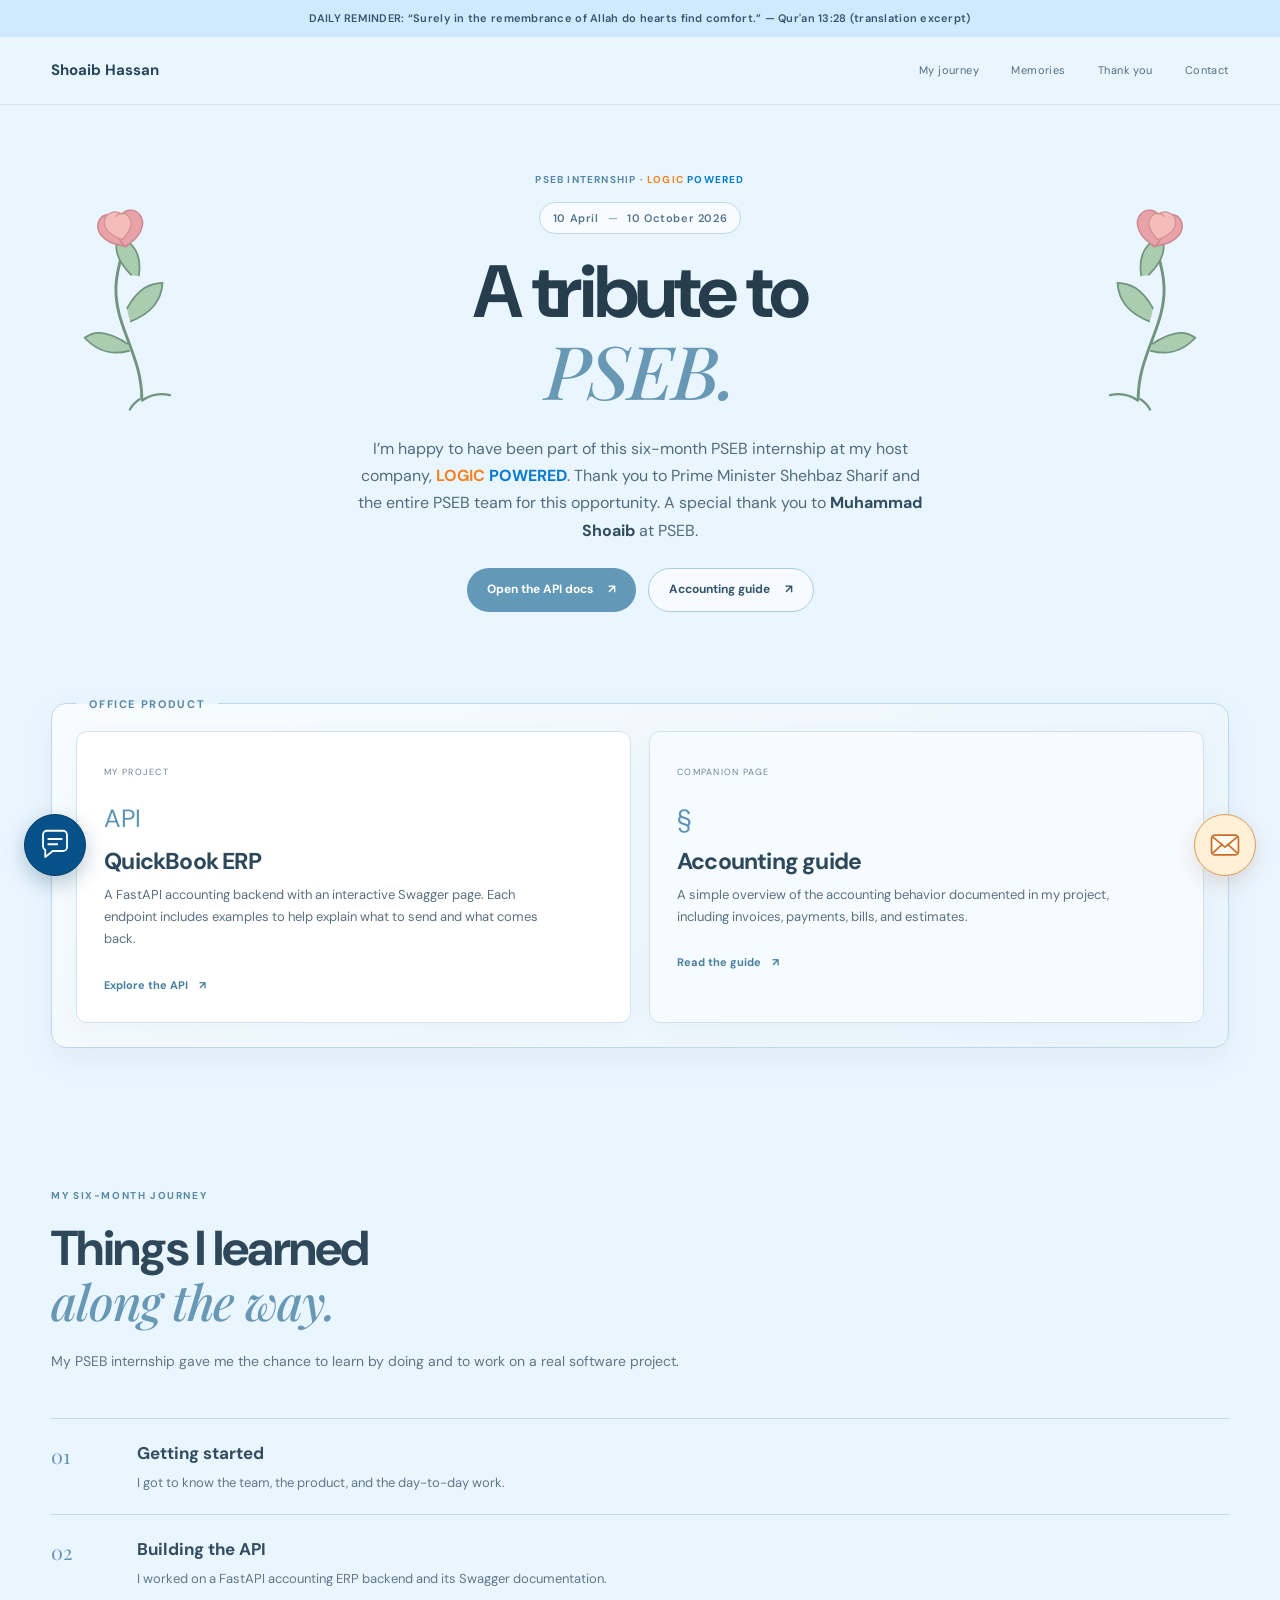
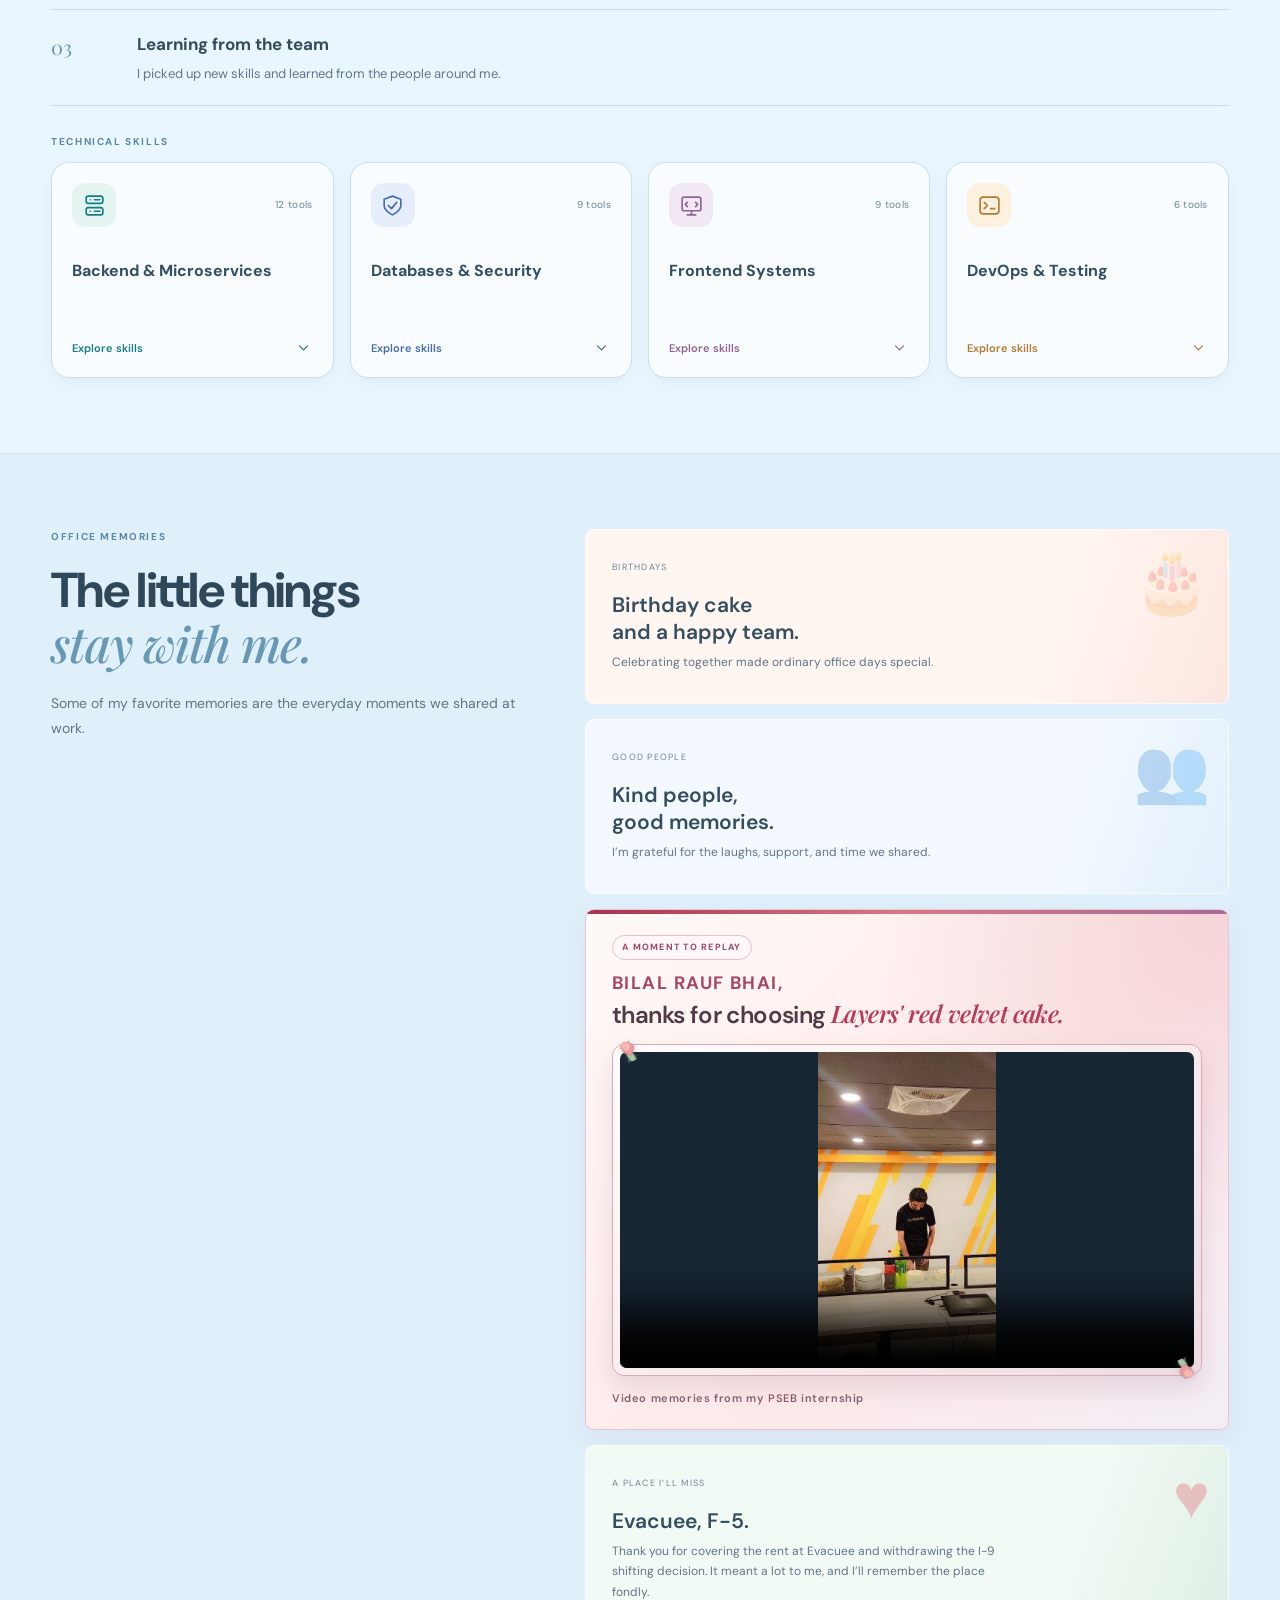
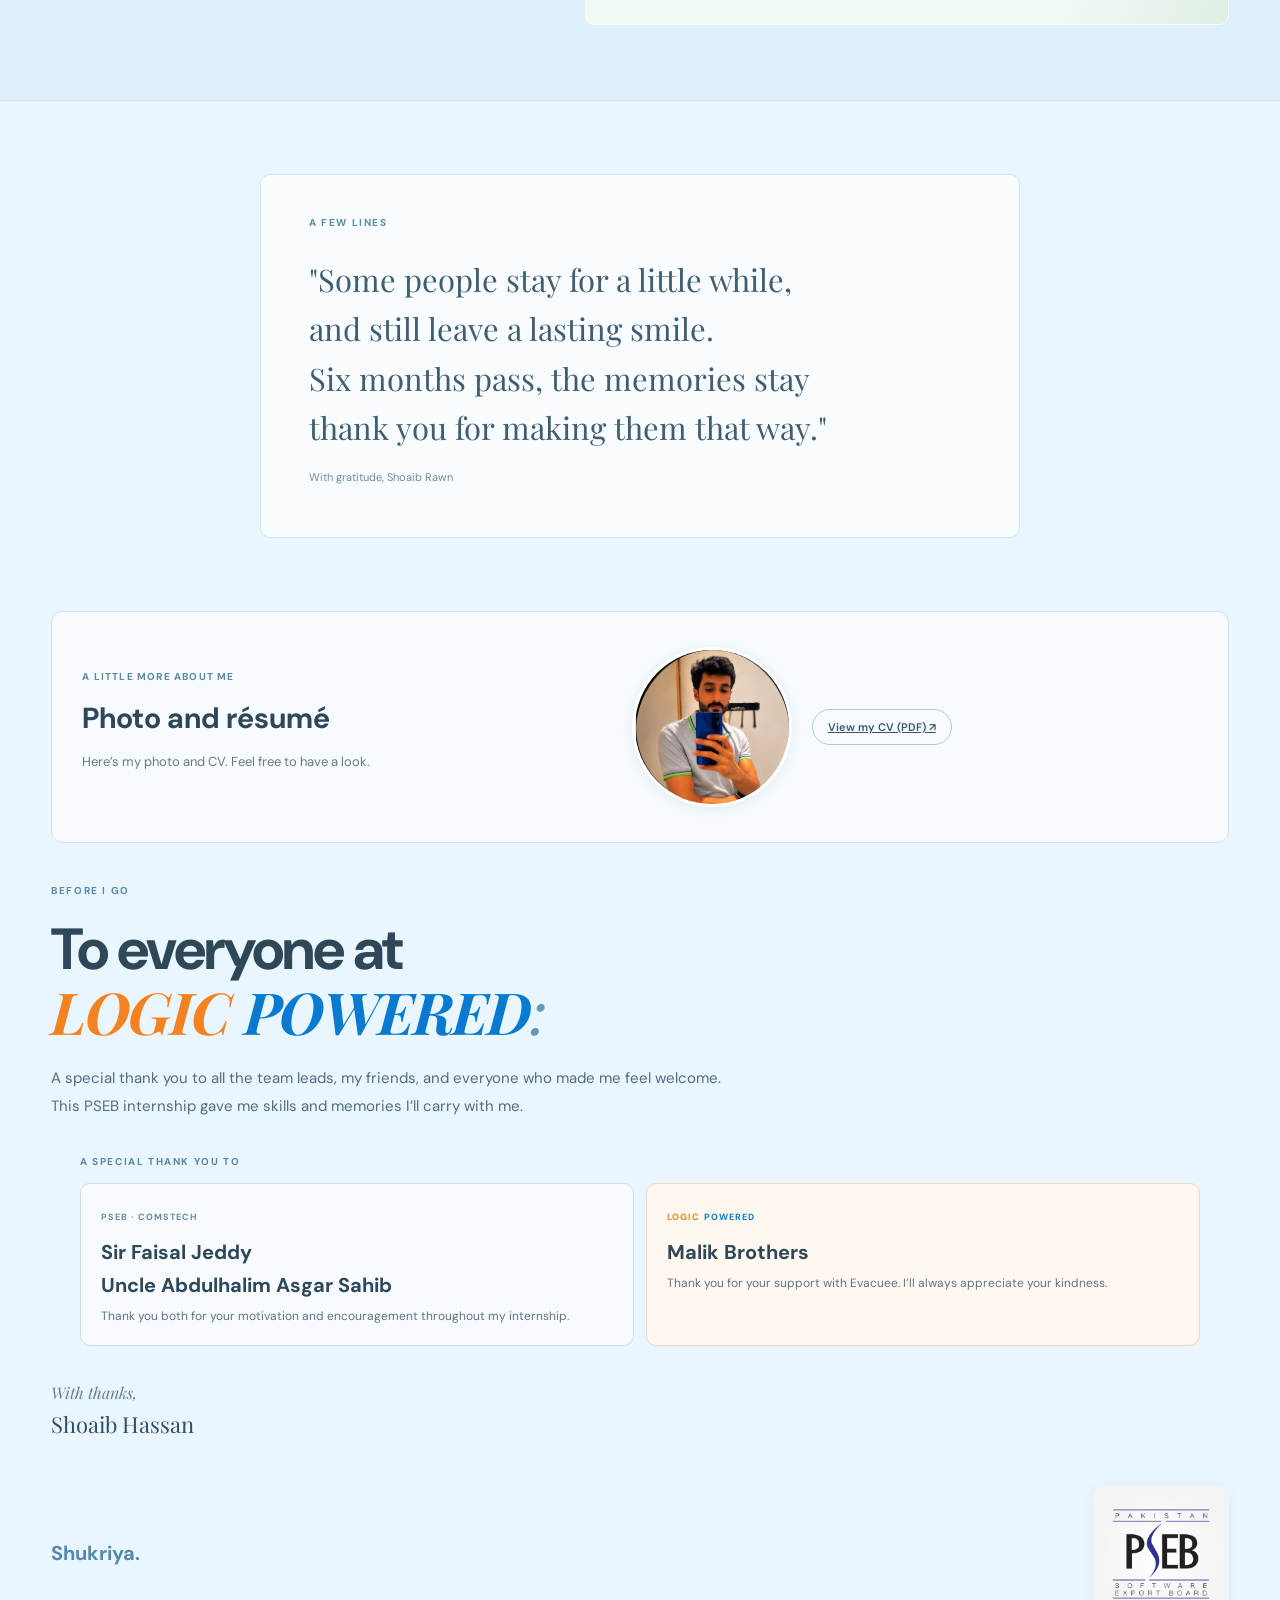
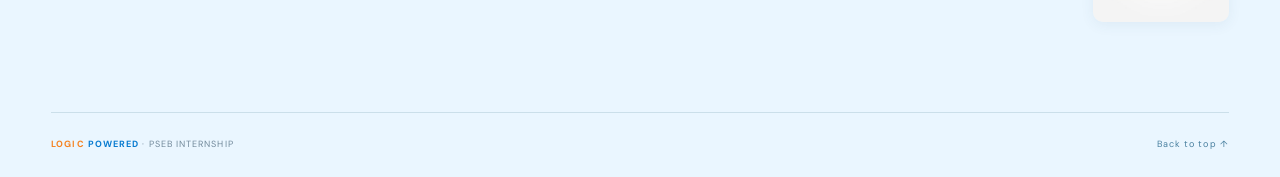
==== commit 147dc903: "feat: start daily Quran reminder immediately" ====
--- a/index.html
+++ b/index.html
@@ -24,12 +24,12 @@
   <link rel="stylesheet" href="skill-boxes.css">
   <link rel="stylesheet" href="celebration.css?v=rose-playback">
   <script src="celebration.js?v=rose-playback" defer></script>
-  <script src="daily-marquee.js?v=single-reminder" defer></script>
+  <script src="daily-marquee.js?v=daily-ayat-now" defer></script>
   <script src="smooth-scroll.js?v=desktop-wheel" defer></script>
   <script src="script.js?v=contact-whatsapp" defer></script>
 </head>
 <body>
-  <div class="announcement" data-daily-announcement><div class="marquee"><span>PERSONAL NOTE: I haven't been coming to the office lately because I'm busy attending interviews. I know 9th October is my last day. Thank you for understanding.</span></div></div>
+  <div class="announcement is-daily-quote" data-daily-announcement><div class="marquee"><span><a class="daily-quote-copy" href="https://quran.com/94/5" target="_blank" rel="noopener noreferrer">DAILY REMINDER: “So, surely with hardship comes ease.” — Qur'an 94:5 (translation excerpt)</a></span></div></div>
   <header class="topbar"><a class="wordmark" href="#top">Shoaib Hassan</a><nav aria-label="Main navigation"><a href="#journey">My journey</a><a href="#memories">Memories</a><a href="#thanks">Thank you</a><a href="#contact">Contact</a></nav></header>
   <main id="top">
     <section class="hero wrap">
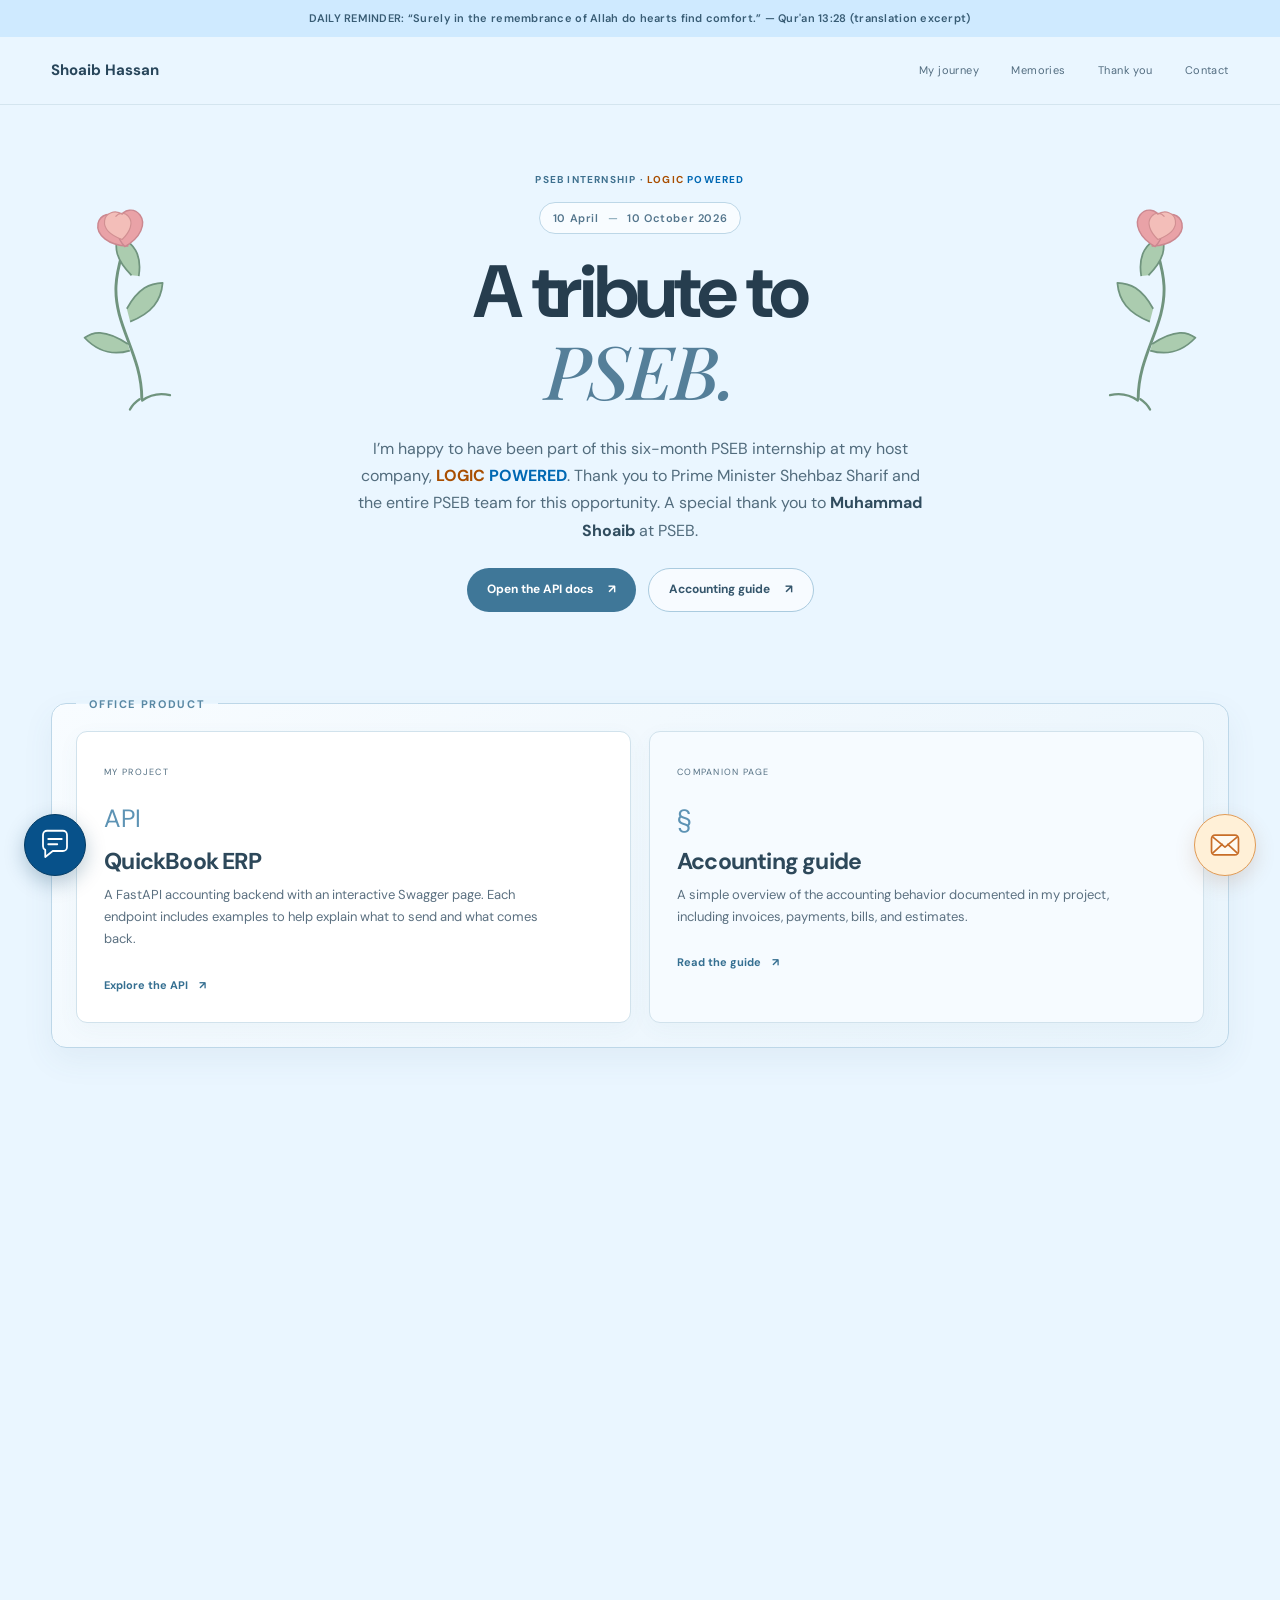
==== commit 55898b52: "perf: speed up tribute page loading" ====
--- a/index.html
+++ b/index.html
@@ -4,25 +4,46 @@
   <meta charset="utf-8">
   <meta name="viewport" content="width=device-width, initial-scale=1">
   <meta name="theme-color" content="#eaf6ff">
-  <script src="page-entry.js?v=hero-first"></script>
+  <link rel="icon" href="data:image/svg+xml,%3Csvg xmlns='http://www.w3.org/2000/svg' viewBox='0 0 64 64'%3E%3Ctext y='.9em' font-size='56'%3E🌹%3C/text%3E%3C/svg%3E">
+  <script>
+    (() => {
+      if ("scrollRestoration" in history) history.scrollRestoration = "manual";
+      const clearInitialAnchor = () => {
+        if (location.hash) history.replaceState(history.state, "", location.pathname + location.search);
+      };
+      clearInitialAnchor();
+      let interacted = false;
+      const markInteraction = () => { interacted = true; };
+      for (const event of ["pointerdown", "touchstart", "wheel", "keydown"]) {
+        window.addEventListener(event, markInteraction, { passive: true, capture: true });
+      }
+      const startAtTop = () => {
+        if (interacted) return;
+        const root = document.documentElement;
+        const previousBehavior = root.style.scrollBehavior;
+        root.style.scrollBehavior = "auto";
+        window.scrollTo(0, 0);
+        root.style.scrollBehavior = previousBehavior;
+      };
+      startAtTop();
+      document.addEventListener("DOMContentLoaded", startAtTop, { once: true });
+      window.addEventListener("pageshow", (event) => {
+        if (event.persisted) {
+          interacted = false;
+          clearInitialAnchor();
+        }
+        startAtTop();
+        requestAnimationFrame(startAtTop);
+      });
+    })();
+  </script>
   <meta name="description" content="A thank-you note for six months at Logic Powered through PSEB.">
   <title>Thank you, Logic Powered — Shoaib Hassan</title>
   <link rel="preconnect" href="https://fonts.googleapis.com">
   <link rel="preconnect" href="https://fonts.gstatic.com" crossorigin>
-  <link href="https://fonts.googleapis.com/css2?family=DM+Sans:wght@400;500;600;700&family=Playfair+Display:ital,wght@0,500;0,600;1,500&display=swap" rel="stylesheet">
-  <link rel="stylesheet" href="style.css">
-  <link rel="stylesheet" href="light.css?v=hero-internship-dates">
-  <link rel="stylesheet" href="motion.css?v=blinking-banner">
-  <link rel="stylesheet" href="personal.css">
-  <link rel="stylesheet" href="hover-icons.css">
-  <link rel="stylesheet" href="invitation.css?v=maps-location">
-  <link rel="stylesheet" href="special-thanks.css?v=centered-cards">
-  <link rel="stylesheet" href="scroll-tuning.css">
-  <link rel="stylesheet" href="learning-skills.css">
-  <link rel="stylesheet" href="mobile-layout.css">
-  <link rel="stylesheet" href="video-memory.css">
-  <link rel="stylesheet" href="skill-boxes.css">
-  <link rel="stylesheet" href="celebration.css?v=rose-playback">
+  <link rel="preload" as="style" href="https://fonts.googleapis.com/css2?family=DM+Sans:wght@400;500;600;700&family=Playfair+Display:ital,wght@0,500;0,600;1,500&display=swap" onload="this.onload=null;this.rel='stylesheet'">
+  <noscript><link rel="stylesheet" href="https://fonts.googleapis.com/css2?family=DM+Sans:wght@400;500;600;700&family=Playfair+Display:ital,wght@0,500;0,600;1,500&display=swap"></noscript>
+  <link rel="stylesheet" href="site.css?v=performance-1">
   <script src="celebration.js?v=rose-playback" defer></script>
   <script src="daily-marquee.js?v=daily-ayat-now" defer></script>
   <script src="smooth-scroll.js?v=desktop-wheel" defer></script>
@@ -42,11 +63,11 @@
 
     <section class="journey section wrap" id="journey"><div class="section-head reveal"><p class="eyebrow">MY SIX-MONTH JOURNEY</p><h2>Things I learned<br><em>along the way.</em></h2><p>My PSEB internship gave me the chance to learn by doing and to work on a real software project.</p></div><div class="timeline"><article class="timeline-item reveal"><span class="timeline-mark">01</span><div><h3>Getting started</h3><p>I got to know the team, the product, and the day-to-day work.</p></div></article><article class="timeline-item reveal"><span class="timeline-mark">02</span><div><h3>Building the API</h3><p>I worked on a FastAPI accounting ERP backend and its Swagger documentation.</p></div></article><article class="timeline-item reveal"><span class="timeline-mark">03</span><div><h3>Learning from the team</h3><p>I picked up new skills and learned from the people around me.</p></div></article></div><div class="skills-heading"><p class="eyebrow">TECHNICAL SKILLS</p></div><div class="technical-skills" aria-label="Technical skills from my CV"><details class="skill-category" aria-label="Backend &amp; Microservices"><summary class="skill-box-trigger" aria-expanded="false" aria-controls="skill-box-1"><span class="skill-box-top"><span class="skill-box-symbol"><svg viewBox="0 0 24 24" fill="none" stroke="currentColor" stroke-width="1.6" stroke-linecap="round" stroke-linejoin="round" aria-hidden="true"><rect x="4" y="3" width="16" height="7" rx="2"/><rect x="4" y="14" width="16" height="7" rx="2"/><path d="M8 6.5h.01M8 17.5h.01M12 6.5h5M12 17.5h5"/></svg></span><span class="skill-box-count">12 tools</span></span><span class="skill-box-title">Backend &amp; Microservices</span><span class="skill-box-hint">Explore skills<svg viewBox="0 0 24 24" fill="none" stroke="currentColor" stroke-width="1.6" stroke-linecap="round" stroke-linejoin="round" aria-hidden="true"><path d="m7 10 5 5 5-5"/></svg></span></summary><div class="skill-box-panel" id="skill-box-1"><div class="skill-icons" role="list"><span class="skill-icon-only" role="listitem" tabindex="0" title="Python (FastAPI)" aria-label="Python (FastAPI)" data-skill="Python (FastAPI)" style="--skill-color:#3776ab"><img class="skill-logo" src="assets/skill-icons/fastapi.svg" alt="" aria-hidden="true" loading="lazy" decoding="async"></span><span class="skill-icon-only" role="listitem" tabindex="0" title="Pydantic v2 DTOs" aria-label="Pydantic v2 DTOs" data-skill="Pydantic v2 DTOs" style="--skill-color:#e6a23c"><img class="skill-logo" src="assets/skill-icons/python.svg" alt="" aria-hidden="true" loading="lazy" decoding="async"></span><span class="skill-icon-only" role="listitem" tabindex="0" title="Async SQLAlchemy" aria-label="Async SQLAlchemy" data-skill="Async SQLAlchemy" style="--skill-color:#d71f00"><img class="skill-logo" src="assets/skill-icons/sqlalchemy.svg" alt="" aria-hidden="true" loading="lazy" decoding="async"></span><span class="skill-icon-only" role="listitem" tabindex="0" title="Alembic Migrations" aria-label="Alembic Migrations" data-skill="Alembic Migrations" style="--skill-color:#6c7a89"><img class="skill-logo" src="assets/skill-icons/alembic.svg" alt="" aria-hidden="true" loading="lazy" decoding="async"></span><span class="skill-icon-only" role="listitem" tabindex="0" title="Node.js" aria-label="Node.js" data-skill="Node.js" style="--skill-color:#65a30d"><img class="skill-logo" src="assets/skill-icons/nodejs.svg" alt="" aria-hidden="true" loading="lazy" decoding="async"></span><span class="skill-icon-only" role="listitem" tabindex="0" title="Express.js" aria-label="Express.js" data-skill="Express.js" style="--skill-color:#52606d"><img class="skill-logo" src="assets/skill-icons/express.svg" alt="" aria-hidden="true" loading="lazy" decoding="async"></span><span class="skill-icon-only" role="listitem" tabindex="0" title="TypeScript" aria-label="TypeScript" data-skill="TypeScript" style="--skill-color:#3178c6"><img class="skill-logo" src="assets/skill-icons/typescript.svg" alt="" aria-hidden="true" loading="lazy" decoding="async"></span><span class="skill-icon-only" role="listitem" tabindex="0" title="Zod Schema Validation" aria-label="Zod Schema Validation" data-skill="Zod Schema Validation" style="--skill-color:#3068b7"><img class="skill-logo" src="assets/skill-icons/zod.svg" alt="" aria-hidden="true" loading="lazy" decoding="async"></span><span class="skill-icon-only" role="listitem" tabindex="0" title="OpenAPI 3.0 / Swagger UI" aria-label="OpenAPI 3.0 / Swagger UI" data-skill="OpenAPI 3.0 / Swagger UI" style="--skill-color:#83b81a"><img class="skill-logo" src="assets/skill-icons/openapi.svg" alt="" aria-hidden="true" loading="lazy" decoding="async"></span><span class="skill-icon-only" role="listitem" tabindex="0" title="Socket.io (WebSockets)" aria-label="Socket.io (WebSockets)" data-skill="Socket.io (WebSockets)" style="--skill-color:#25364a"><img class="skill-logo" src="assets/skill-icons/socketio.svg" alt="" aria-hidden="true" loading="lazy" decoding="async"></span><span class="skill-icon-only" role="listitem" tabindex="0" title="BullMQ Queues" aria-label="BullMQ Queues" data-skill="BullMQ Queues" style="--skill-color:#df3346"><img class="skill-logo" src="assets/skill-icons/bullmq.svg" alt="" aria-hidden="true" loading="lazy" decoding="async"></span><span class="skill-icon-only" role="listitem" tabindex="0" title="Pino Structured Logging" aria-label="Pino Structured Logging" data-skill="Pino Structured Logging" style="--skill-color:#68758a"><img class="skill-logo" src="assets/skill-icons/pino.svg" alt="" aria-hidden="true" loading="lazy" decoding="async"></span></div></div></details><details class="skill-category" aria-label="Databases &amp; Security"><summary class="skill-box-trigger" aria-expanded="false" aria-controls="skill-box-2"><span class="skill-box-top"><span class="skill-box-symbol"><svg viewBox="0 0 24 24" fill="none" stroke="currentColor" stroke-width="1.6" stroke-linecap="round" stroke-linejoin="round" aria-hidden="true"><path d="M12 3 20 6v6c0 5-8 9-8 9s-8-4-8-9V6l8-3Z"/><path d="m8 12 3 3 5-6"/></svg></span><span class="skill-box-count">9 tools</span></span><span class="skill-box-title">Databases &amp; Security</span><span class="skill-box-hint">Explore skills<svg viewBox="0 0 24 24" fill="none" stroke="currentColor" stroke-width="1.6" stroke-linecap="round" stroke-linejoin="round" aria-hidden="true"><path d="m7 10 5 5 5-5"/></svg></span></summary><div class="skill-box-panel" id="skill-box-2"><div class="skill-icons" role="list"><span class="skill-icon-only" role="listitem" tabindex="0" title="PostgreSQL" aria-label="PostgreSQL" data-skill="PostgreSQL" style="--skill-color:#336791"><img class="skill-logo" src="assets/skill-icons/postgresql.svg" alt="" aria-hidden="true" loading="lazy" decoding="async"></span><span class="skill-icon-only" role="listitem" tabindex="0" title="Prisma ORM" aria-label="Prisma ORM" data-skill="Prisma ORM" style="--skill-color:#334155"><img class="skill-logo" src="assets/skill-icons/prisma.svg" alt="" aria-hidden="true" loading="lazy" decoding="async"></span><span class="skill-icon-only" role="listitem" tabindex="0" title="SQLite" aria-label="SQLite" data-skill="SQLite" style="--skill-color:#0f80cc"><img class="skill-logo" src="assets/skill-icons/sqlite.svg" alt="" aria-hidden="true" loading="lazy" decoding="async"></span><span class="skill-icon-only" role="listitem" tabindex="0" title="MongoDB &amp; Mongoose" aria-label="MongoDB &amp; Mongoose" data-skill="MongoDB &amp; Mongoose" style="--skill-color:#438a3c"><img class="skill-logo" src="assets/skill-icons/mongodb.svg" alt="" aria-hidden="true" loading="lazy" decoding="async"></span><span class="skill-icon-only" role="listitem" tabindex="0" title="Intuit QuickBooks Online OAuth2 REST APIs" aria-label="Intuit QuickBooks Online OAuth2 REST APIs" data-skill="Intuit QuickBooks Online OAuth2 REST APIs" style="--skill-color:#2ca01c"><img class="skill-logo" src="assets/skill-icons/quickbooks.svg" alt="" aria-hidden="true" loading="lazy" decoding="async"></span><span class="skill-icon-only" role="listitem" tabindex="0" title="JWT Bearer Security (Strict 2h Expiry &amp; RTR)" aria-label="JWT Bearer Security (Strict 2h Expiry &amp; RTR)" data-skill="JWT Bearer Security (Strict 2h Expiry &amp; RTR)" style="--skill-color:#7c3aed"><img class="skill-logo" src="assets/skill-icons/jwt.svg" alt="" aria-hidden="true" loading="lazy" decoding="async"></span><span class="skill-icon-only" role="listitem" tabindex="0" title="Multi-Tenant RBAC" aria-label="Multi-Tenant RBAC" data-skill="Multi-Tenant RBAC" style="--skill-color:#b45309"><img class="skill-logo" src="assets/skill-icons/shield.svg" alt="" aria-hidden="true" loading="lazy" decoding="async"></span><span class="skill-icon-only" role="listitem" tabindex="0" title="Redis Caching" aria-label="Redis Caching" data-skill="Redis Caching" style="--skill-color:#d82c20"><img class="skill-logo" src="assets/skill-icons/redis.svg" alt="" aria-hidden="true" loading="lazy" decoding="async"></span><span class="skill-icon-only" role="listitem" tabindex="0" title="Stripe Webhook Handlers" aria-label="Stripe Webhook Handlers" data-skill="Stripe Webhook Handlers" style="--skill-color:#635bff"><img class="skill-logo" src="assets/skill-icons/stripe.svg" alt="" aria-hidden="true" loading="lazy" decoding="async"></span></div></div></details><details class="skill-category" aria-label="Frontend Systems"><summary class="skill-box-trigger" aria-expanded="false" aria-controls="skill-box-3"><span class="skill-box-top"><span class="skill-box-symbol"><svg viewBox="0 0 24 24" fill="none" stroke="currentColor" stroke-width="1.6" stroke-linecap="round" stroke-linejoin="round" aria-hidden="true"><rect x="3" y="4" width="18" height="13" rx="2"/><path d="M8 21h8M12 17v4m-4-12-2 2 2 2m8-4 2 2-2 2"/></svg></span><span class="skill-box-count">9 tools</span></span><span class="skill-box-title">Frontend Systems</span><span class="skill-box-hint">Explore skills<svg viewBox="0 0 24 24" fill="none" stroke="currentColor" stroke-width="1.6" stroke-linecap="round" stroke-linejoin="round" aria-hidden="true"><path d="m7 10 5 5 5-5"/></svg></span></summary><div class="skill-box-panel" id="skill-box-3"><div class="skill-icons" role="list"><span class="skill-icon-only" role="listitem" tabindex="0" title="Next.js 14 (App Router, Server Components)" aria-label="Next.js 14 (App Router, Server Components)" data-skill="Next.js 14 (App Router, Server Components)" style="--skill-color:#111827"><img class="skill-logo" src="assets/skill-icons/nextjs.svg" alt="" aria-hidden="true" loading="lazy" decoding="async"></span><span class="skill-icon-only" role="listitem" tabindex="0" title="React.js" aria-label="React.js" data-skill="React.js" style="--skill-color:#149eca"><img class="skill-logo" src="assets/skill-icons/react.svg" alt="" aria-hidden="true" loading="lazy" decoding="async"></span><span class="skill-icon-only" role="listitem" tabindex="0" title="Tailwind CSS" aria-label="Tailwind CSS" data-skill="Tailwind CSS" style="--skill-color:#06a6bd"><img class="skill-logo" src="assets/skill-icons/tailwindcss.svg" alt="" aria-hidden="true" loading="lazy" decoding="async"></span><span class="skill-icon-only" role="listitem" tabindex="0" title="Chart.js" aria-label="Chart.js" data-skill="Chart.js" style="--skill-color:#f05b40"><img class="skill-logo" src="assets/skill-icons/chartjs.svg" alt="" aria-hidden="true" loading="lazy" decoding="async"></span><span class="skill-icon-only" role="listitem" tabindex="0" title="HTML5 Canvas" aria-label="HTML5 Canvas" data-skill="HTML5 Canvas" style="--skill-color:#e44d26"><img class="skill-logo" src="assets/skill-icons/html5.svg" alt="" aria-hidden="true" loading="lazy" decoding="async"></span><span class="skill-icon-only" role="listitem" tabindex="0" title="Axios Interceptors" aria-label="Axios Interceptors" data-skill="Axios Interceptors" style="--skill-color:#5a29e4"><img class="skill-logo" src="assets/skill-icons/axios.svg" alt="" aria-hidden="true" loading="lazy" decoding="async"></span><span class="skill-icon-only" role="listitem" tabindex="0" title="TanStack Query" aria-label="TanStack Query" data-skill="TanStack Query" style="--skill-color:#ef4444"><img class="skill-logo" src="assets/skill-icons/query.svg" alt="" aria-hidden="true" loading="lazy" decoding="async"></span><span class="skill-icon-only" role="listitem" tabindex="0" title="React Hook Form" aria-label="React Hook Form" data-skill="React Hook Form" style="--skill-color:#ec5990"><img class="skill-logo" src="assets/skill-icons/form.svg" alt="" aria-hidden="true" loading="lazy" decoding="async"></span><span class="skill-icon-only" role="listitem" tabindex="0" title="Responsive UX Design (375px mobile-ready)" aria-label="Responsive UX Design (375px mobile-ready)" data-skill="Responsive UX Design (375px mobile-ready)" style="--skill-color:#087bd0"><img class="skill-logo" src="assets/skill-icons/responsive.svg" alt="" aria-hidden="true" loading="lazy" decoding="async"></span></div></div></details><details class="skill-category" aria-label="DevOps &amp; Testing"><summary class="skill-box-trigger" aria-expanded="false" aria-controls="skill-box-4"><span class="skill-box-top"><span class="skill-box-symbol"><svg viewBox="0 0 24 24" fill="none" stroke="currentColor" stroke-width="1.6" stroke-linecap="round" stroke-linejoin="round" aria-hidden="true"><rect x="3" y="4" width="18" height="16" rx="3"/><path d="m7 9 3 3-3 3m6 0h4"/></svg></span><span class="skill-box-count">6 tools</span></span><span class="skill-box-title">DevOps &amp; Testing</span><span class="skill-box-hint">Explore skills<svg viewBox="0 0 24 24" fill="none" stroke="currentColor" stroke-width="1.6" stroke-linecap="round" stroke-linejoin="round" aria-hidden="true"><path d="m7 10 5 5 5-5"/></svg></span></summary><div class="skill-box-panel" id="skill-box-4"><div class="skill-icons" role="list"><span class="skill-icon-only" role="listitem" tabindex="0" title="Docker &amp; Docker Compose" aria-label="Docker &amp; Docker Compose" data-skill="Docker &amp; Docker Compose" style="--skill-color:#2496ed"><img class="skill-logo" src="assets/skill-icons/docker.svg" alt="" aria-hidden="true" loading="lazy" decoding="async"></span><span class="skill-icon-only" role="listitem" tabindex="0" title="Vitest" aria-label="Vitest" data-skill="Vitest" style="--skill-color:#729b1b"><img class="skill-logo" src="assets/skill-icons/vitest.svg" alt="" aria-hidden="true" loading="lazy" decoding="async"></span><span class="skill-icon-only" role="listitem" tabindex="0" title="Jest Unit Testing" aria-label="Jest Unit Testing" data-skill="Jest Unit Testing" style="--skill-color:#99425b"><img class="skill-logo" src="assets/skill-icons/jest.svg" alt="" aria-hidden="true" loading="lazy" decoding="async"></span><span class="skill-icon-only" role="listitem" tabindex="0" title="Supertest Integration QA" aria-label="Supertest Integration QA" data-skill="Supertest Integration QA" style="--skill-color:#52606d"><img class="skill-logo" src="assets/skill-icons/supertest.svg" alt="" aria-hidden="true" loading="lazy" decoding="async"></span><span class="skill-icon-only" role="listitem" tabindex="0" title="Vercel CI/CD" aria-label="Vercel CI/CD" data-skill="Vercel CI/CD" style="--skill-color:#111827"><img class="skill-logo" src="assets/skill-icons/vercel.svg" alt="" aria-hidden="true" loading="lazy" decoding="async"></span><span class="skill-icon-only" role="listitem" tabindex="0" title="Git &amp; GitHub Actions" aria-label="Git &amp; GitHub Actions" data-skill="Git &amp; GitHub Actions" style="--skill-color:#f05032"><img class="skill-logo" src="assets/skill-icons/github.svg" alt="" aria-hidden="true" loading="lazy" decoding="async"></span></div></div></details></div></section>
 
-    <section class="memories section" id="memories"><div class="wrap memories-layout"><div class="section-head reveal"><p class="eyebrow">OFFICE MEMORIES</p><h2>The little things<br><em>stay with me.</em></h2><p>Some of my favorite memories are the everyday moments we shared at work.</p></div><div class="memory-stack"><article class="memory memory-birthday reveal"><span class="memory-stamp">BIRTHDAYS</span><h3>Birthday cake<br>and a happy team.</h3><p>Celebrating together made ordinary office days special.</p></article><article class="memory memory-team reveal"><span class="memory-stamp">GOOD PEOPLE</span><h3>Kind people,<br>good memories.</h3><p>I’m grateful for the laughs, support, and time we shared.</p></article><article class="memory memory-video reveal"><span class="memory-stamp">A MOMENT TO REPLAY</span><h3><span class="memory-video-name">Bilal Rauf bhai,</span>thanks for choosing <em>Layers' red velvet cake.</em></h3><div class="memory-video-frame"><video class="memory-video-player" controls playsinline preload="metadata" poster="assets/internship-video-poster.jpg" aria-label="Video memories from my PSEB internship"><source src="assets/internship-memories.mp4" type="video/mp4">Your browser does not support MP4 video playback.</video></div><p class="memory-video-caption">Video memories from my PSEB internship</p></article><article class="memory memory-place reveal"><span class="memory-stamp">A PLACE I’LL MISS</span><h3>Evacuee, F-5.</h3><p>Thank you for covering the rent at Evacuee and withdrawing the I-9 shifting decision. It meant a lot to me, and I’ll remember the place fondly.</p></article></div></div></section>
+    <section class="memories section" id="memories"><div class="wrap memories-layout"><div class="section-head reveal"><p class="eyebrow">OFFICE MEMORIES</p><h2>The little things<br><em>stay with me.</em></h2><p>Some of my favorite memories are the everyday moments we shared at work.</p></div><div class="memory-stack"><article class="memory memory-birthday reveal"><span class="memory-stamp">BIRTHDAYS</span><h3>Birthday cake<br>and a happy team.</h3><p>Celebrating together made ordinary office days special.</p></article><article class="memory memory-team reveal"><span class="memory-stamp">GOOD PEOPLE</span><h3>Kind people,<br>good memories.</h3><p>I’m grateful for the laughs, support, and time we shared.</p></article><article class="memory memory-video reveal"><span class="memory-stamp">A MOMENT TO REPLAY</span><h3><span class="memory-video-name">Bilal Rauf bhai,</span>thanks for choosing <em>Layers' red velvet cake.</em></h3><div class="memory-video-frame"><video class="memory-video-player" controls playsinline preload="none" poster="assets/internship-video-poster.jpg" aria-label="Video memories from my PSEB internship"><source src="assets/internship-memories.mp4" type="video/mp4">Your browser does not support MP4 video playback.</video></div><p class="memory-video-caption">Video memories from my PSEB internship</p></article><article class="memory memory-place reveal"><span class="memory-stamp">A PLACE I’LL MISS</span><h3>Evacuee, F-5.</h3><p>Thank you for covering the rent at Evacuee and withdrawing the I-9 shifting decision. It meant a lot to me, and I’ll remember the place fondly.</p></article></div></div></section>
 
     <section class="poem-section section wrap"><div class="poem-card reveal"><p class="eyebrow">A FEW LINES</p><blockquote>"Some people stay for a little while,<br>and still leave a lasting smile.<br>Six months pass, the memories stay<br>thank you for making them that way."</blockquote><p class="poem-credit">With gratitude, Shoaib Rawn</p></div></section>
 
-    <section class="profile-section section wrap" id="about-me"><div class="profile-copy"><p class="eyebrow">A LITTLE MORE ABOUT ME</p><h2>Photo and résumé</h2><p>Here’s my photo and CV. Feel free to have a look.</p></div><div class="profile-actions"><img class="profile-photo" src="assets/profile-photo.png" alt="Shoaib Hassan" width="160" height="160"><a class="file-button file-button-outline" href="assets/shoaib-hassan-cv.pdf" target="_blank" rel="noopener">View my CV (PDF) ↗</a></div></section>
+    <section class="profile-section section wrap" id="about-me"><div class="profile-copy"><p class="eyebrow">A LITTLE MORE ABOUT ME</p><h2>Photo and résumé</h2><p>Here’s my photo and CV. Feel free to have a look.</p></div><div class="profile-actions"><img class="profile-photo" src="assets/profile-photo-320.jpg" alt="Shoaib Hassan" width="160" height="160" loading="lazy" decoding="async"><a class="file-button file-button-outline" href="assets/shoaib-hassan-cv.pdf" target="_blank" rel="noopener">View my CV (PDF) ↗</a></div></section>
 
     
 
--- a/site.css
+++ b/site.css
@@ -0,0 +1,518 @@
+/* Generated performance bundle. Keep source stylesheets for maintenance. */
+
+/* Source: style.css */
+:root{--bg:#101411;--panel:#171d19;--panel2:#1e2721;--ink:#f4f0e7;--muted:#aaa99d;--line:#343d35;--lime:#c5d794;--orange:#e6a978;--blue:#a8c4d5;--serif:'Playfair Display',Georgia,serif;--sans:'DM Sans',Arial,sans-serif}*{box-sizing:border-box}html{scroll-behavior:smooth;scroll-padding-top:90px}body{margin:0;background:var(--bg);color:var(--ink);font-family:var(--sans);line-height:1.65;overflow-x:hidden}.grain{position:fixed;inset:0;pointer-events:none;z-index:10;opacity:.11;background-image:url("data:image/svg+xml,%3Csvg viewBox='0 0 180 180' xmlns='http://www.w3.org/2000/svg'%3E%3Cfilter id='n'%3E%3CfeTurbulence type='fractalNoise' baseFrequency='.9' numOctaves='3' stitchTiles='stitch'/%3E%3C/filter%3E%3Crect width='100%25' height='100%25' filter='url(%23n)' opacity='.15'/%3E%3C/svg%3E")}.wrap{width:min(1120px,calc(100% - 48px));margin-inline:auto}.announcement{height:37px;background:var(--lime);color:#172019;display:flex;align-items:center;overflow:hidden;font-size:10px;font-weight:700;letter-spacing:.11em;text-transform:uppercase}.marquee{white-space:nowrap;animation:marquee 34s linear infinite}.marquee span{display:inline-block;padding-left:100%}@keyframes marquee{to{transform:translateX(-100%)}}.topbar{height:76px;padding:0 max(24px,calc((100% - 1120px)/2));display:flex;align-items:center;justify-content:space-between;border-bottom:1px solid #ffffff12}.wordmark{text-decoration:none;color:var(--ink);font-size:14px;font-weight:700;letter-spacing:.13em}.wordmark span{color:var(--lime);padding:0 7px}.topbar nav{display:flex;gap:32px}.topbar nav a,.date-tag{font-size:11px;color:var(--muted);text-decoration:none;letter-spacing:.04em}.topbar nav a:hover,.footer a:hover{color:var(--lime)}.date-tag{font-size:9px;letter-spacing:.14em}.hero{min-height:610px;position:relative;display:grid;grid-template-columns:1.12fr .88fr;align-items:center;padding-block:68px 110px}.hero-copy{position:relative;z-index:1}.eyebrow{font-size:10px;letter-spacing:.16em;color:var(--lime);font-weight:700}.pulse{display:inline-block;background:var(--lime);width:7px;height:7px;border-radius:50%;margin:0 9px 1px 0;box-shadow:0 0 15px var(--lime)}h1,h2,h3,p{margin-top:0}h1{font-size:clamp(52px,7vw,88px);line-height:.99;letter-spacing:-.065em;margin:24px 0}.hero h1 em,.section-head h2 em,.thanks h2 em{font-family:var(--serif);font-weight:500;color:var(--lime);letter-spacing:-.045em}.intro{max-width:530px;color:#c5c7bd;font-size:17px;line-height:1.8}.intro strong{color:var(--ink)}.hero-actions{display:flex;gap:12px;flex-wrap:wrap;margin-top:30px}.button{height:49px;padding:0 19px;border-radius:5px;display:inline-flex;align-items:center;gap:20px;text-decoration:none;font-size:12px;font-weight:700;transition:.2s transform,.2s background}.button:hover{transform:translateY(-3px)}.button-primary{background:var(--lime);color:#182018}.button-ghost{border:1px solid #ffffff40;color:var(--ink)}.button-ghost:hover{background:#ffffff0e}.small-note{font-size:11px;color:var(--muted);margin-top:18px}.hero-art{height:420px;position:relative;display:grid;place-items:center}.sun{width:224px;height:224px;border-radius:50%;position:absolute;background:radial-gradient(circle at 37% 30%,#ebbf8b,#bb805b 57%,#794e42);box-shadow:0 0 100px #cb946e29;animation:float 6s ease-in-out infinite}@keyframes float{50%{transform:translateY(-11px)}}.orbit{position:absolute;border:1px solid #b6c89965;border-radius:50%;transform:rotate(-24deg)}.orbit-one{width:390px;height:180px}.orbit-two{width:340px;height:265px;transform:rotate(52deg);border-color:#d6a77545}.center-note{position:relative;text-align:center;color:#25271d;display:grid;place-items:center;line-height:1}.center-note span{font-size:22px}.center-note b{font-size:66px;letter-spacing:-.08em}.center-note small{font-size:9px;letter-spacing:.17em;line-height:1.5}.orbit-label{position:absolute;font-size:9px;letter-spacing:.14em;color:#d6d5c9}.label-top{top:40px}.label-right{right:-4px;top:52%}.label-bottom{bottom:39px}.spark{position:absolute;color:var(--lime);font-size:23px}.spark-a{top:75px;left:65px}.spark-b{right:52px;bottom:83px;color:var(--orange)}.scroll-cue{position:absolute;bottom:31px;left:0;font-size:9px;color:var(--muted);letter-spacing:.17em;display:flex;align-items:center;gap:11px}.scroll-cue span{height:28px;width:1px;background:var(--lime)}.proof{display:grid;grid-template-columns:1fr 1fr;gap:16px;padding-bottom:105px}.proof-card{min-height:296px;padding:28px 30px;background:var(--panel);border:1px solid var(--line);position:relative;overflow:hidden}.proof-accent{background:#24291e}.card-index,.memory-stamp{font-size:9px;letter-spacing:.14em;color:var(--muted)}.card-icon{font-size:25px;color:var(--lime);margin-top:20px}.proof-card h2{font-size:25px;line-height:1.16;margin:8px 0 10px;letter-spacing:-.035em}.proof-card p{max-width:450px;font-size:13px;color:#b6b9af;margin-bottom:20px}.proof-card>a{color:var(--lime);text-decoration:none;font-size:11px;font-weight:700}.proof-card>a span{padding-left:8px}.section{padding-block:90px}.section-head{max-width:640px}.section-head h2,.thanks h2{font-size:clamp(38px,5vw,57px);line-height:1.08;letter-spacing:-.05em;margin:18px 0}.section-head>p:last-child{font-size:15px;color:#b6b9af;line-height:1.85}.timeline{margin-top:44px;border-top:1px solid var(--line)}.timeline-item{display:grid;grid-template-columns:64px 1fr auto;gap:22px;align-items:start;padding:23px 0;border-bottom:1px solid var(--line)}.timeline-mark{font-family:var(--serif);font-size:20px;color:var(--lime)}.timeline-item h3{font-size:19px;margin:0 0 5px}.timeline-item p{max-width:610px;color:var(--muted);font-size:13px;margin:0}.timeline-side{font-size:9px;letter-spacing:.12em;color:#7e8878;padding-top:5px}.memories{background:#171c18;border-block:1px solid #ffffff0b}.memories-layout{display:grid;grid-template-columns:.85fr 1.15fr;gap:80px;align-items:start}.memories .section-head{position:sticky;top:90px}.memory-stack{display:grid;gap:13px}.memory{min-height:194px;padding:24px 27px;position:relative;overflow:hidden;border:1px solid #ffffff21}.memory-one{background:#263327}.memory-two{background:#272821}.memory-three{background:#2c2923}.memory h3{font-family:var(--serif);font-size:28px;font-weight:500;line-height:1.1;margin:13px 0 6px;position:relative;z-index:1}.memory p{font-size:12px;color:#c1c0b5;max-width:370px;margin:0;position:relative;z-index:1}.memory-doodle{position:absolute;right:38px;top:24px;font-size:65px;opacity:.3;color:var(--lime)}.memory-number{position:absolute;right:24px;bottom:17px;font-size:11px;color:#ffffff77}.poem-section{padding-block:100px}.poem-card{position:relative;max-width:820px;margin:auto;padding:58px 65px;border:1px solid var(--line);background:linear-gradient(135deg,#1c231c,#171b18)}blockquote{font:clamp(23px,3.2vw,38px)/1.55 var(--serif);margin:28px 0 20px;color:#f1eee4}.poem-credit{font-size:11px;color:var(--muted)}.poem-flower{position:absolute;right:46px;top:42px;font-size:27px;color:var(--lime)}.thanks{padding-top:35px;padding-bottom:120px;max-width:780px}.thanks h2{font-size:clamp(43px,6vw,68px)}.thanks-copy{font-size:15px;line-height:1.9;color:#bec1b7;max-width:700px}.signature{margin-top:34px;color:var(--muted);font-family:var(--serif);font-style:italic}.signature span{font-size:24px;color:var(--ink);display:block;font-style:normal}.final-thanks{display:flex;align-items:center;gap:17px;color:var(--lime);font-size:clamp(27px,5vw,48px);letter-spacing:.13em;font-weight:700;margin-top:65px}.final-thanks span{font-size:20px}.footer{min-height:74px;border-top:1px solid var(--line);display:flex;justify-content:space-between;align-items:center;color:#899085;font-size:9px;letter-spacing:.12em}.footer a{color:var(--lime);text-decoration:none}.reveal{opacity:0;transform:translateY(18px);transition:opacity .7s ease,transform .7s ease}.reveal.visible{opacity:1;transform:none}@media(prefers-reduced-motion:reduce){*,*::before,*::after{scroll-behavior:auto!important;animation-duration:.01ms!important;animation-iteration-count:1!important;transition-duration:.01ms!important}.reveal{opacity:1;transform:none}}@media(max-width:760px){.wrap{width:min(100% - 34px,580px)}.topbar{height:65px;padding-inline:17px}.topbar nav{gap:14px}.topbar nav a{font-size:10px}.date-tag{display:none}.hero{grid-template-columns:1fr;padding-top:66px;min-height:auto;padding-bottom:81px}.hero-art{height:320px;grid-row:1;margin-bottom:12px}.hero-copy{grid-row:2}h1{font-size:clamp(52px,13vw,78px);margin-top:16px}.intro{font-size:15px}.orbit-one{width:320px;height:150px}.orbit-two{width:280px;height:220px}.sun{width:185px;height:185px}.label-right{right:0}.proof{grid-template-columns:1fr;padding-bottom:66px}.proof-card{min-height:260px}.section{padding-block:65px}.memories-layout{grid-template-columns:1fr;gap:29px}.memories .section-head{position:static}.timeline-item{grid-template-columns:38px 1fr;gap:12px}.timeline-side{grid-column:2}.poem-card{padding:42px 25px}.poem-flower{right:22px;top:23px}.footer{gap:10px;flex-wrap:wrap;padding-block:20px}.footer span:nth-child(2){display:none}}@media(max-width:420px){.topbar nav{gap:10px}.topbar nav a{font-size:9px}.wordmark{font-size:12px}.hero-actions{display:grid}.button{justify-content:space-between}.memory{padding:20px}.memory h3{font-size:24px}.memory-doodle{right:20px}.final-thanks{letter-spacing:.07em}}
+
+
+/* Source: light.css */
+:root{--bg:#eaf6ff;--panel:#fff;--panel2:#f4faff;--ink:#253746;--muted:#607789;--line:#c9deec;--lime:#6597b8;--orange:#d89191;--blue:#a8d0e9}
+html{scroll-behavior:smooth}body{background:#eaf6ff;color:#253746}.wrap{width:min(1060px,calc(100% - 44px))}.announcement{height:34px;background:#cfeaff;color:#35556b;font-size:10px;letter-spacing:.035em;font-weight:600;text-transform:none}.marquee{width:100%;overflow:hidden;white-space:nowrap}.marquee span{display:inline-block;padding-left:100%;animation:marquee 68s linear infinite}.announcement:hover .marquee span{animation-play-state:paused}@keyframes marquee{to{transform:translateX(-100%)}}.topbar{height:68px;padding:0 max(22px,calc((100% - 1060px)/2));border-color:#d4e5ef}.wordmark{color:#28465b;font-size:15px;letter-spacing:0}.topbar nav a,.date-tag{color:#536d80}.topbar nav a:hover,.footer a:hover{color:#327ba5}.hero{min-height:520px;grid-template-columns:1fr;padding:67px 110px 83px;text-align:center}.hero-copy{max-width:720px;margin:auto}.hero .eyebrow,.profile-section .eyebrow{color:#5887a3;font-size:10px;letter-spacing:.12em}.pulse{background:#78a8c3;box-shadow:none}.hero h1{font-size:clamp(49px,7vw,74px);line-height:1.05;letter-spacing:-.045em;color:#263d4e;margin:20px 0}.hero h1 em,.section-head h2 em,.thanks h2 em{color:#6998b5;letter-spacing:-.025em}.intro{color:#526c7d;font-size:16px;line-height:1.7;margin-inline:auto;max-width:580px}.intro strong{color:#304c5e}.hero-actions{justify-content:center;margin-top:24px}.button{height:44px;border-radius:22px;padding-inline:20px;gap:15px;transition:background .2s}.button:hover{transform:none}.button-primary{background:#6298b8;color:white}.button-primary:hover{background:#4c86a8}.button-secondary{border:1px solid #aacbdf;background:#f7fbff;color:#35566c}.button-secondary:hover{background:#deeff9}.hero-rose{position:absolute;width:127px;height:auto;top:77px;opacity:.9}.rose-left{left:4px;transform:rotate(-12deg)}.rose-right{right:4px;transform:scaleX(-1) rotate(-12deg)}.proof{gap:18px;padding-bottom:65px}.proof-card{min-height:245px;padding:25px 27px;background:#fff;border:1px solid #d1e2ec;border-radius:10px;box-shadow:0 6px 22px #4f78900b}.proof-accent{background:#f6fbff}.card-index,.memory-stamp{color:#6b8597}.card-icon{color:#5d93b4;margin-top:15px}.proof-card h2{font-size:23px;color:#2d485a}.proof-card p{color:#5b7080;font-size:13px;line-height:1.7}.proof-card>a{color:#477f9f}.section{padding-block:75px}.eyebrow{color:#5988a4}.section-head h2,.thanks h2{font-size:clamp(35px,4.4vw,49px);color:#2e4759;letter-spacing:-.035em}.section-head>p:last-child{font-size:14px;color:#607687;line-height:1.8}.timeline{border-color:#c7dce9}.timeline-item{border-color:#c7dce9;padding:20px 0}.timeline-mark{color:#6396b5}.timeline-item h3{font-size:17px;color:#344d5e}.timeline-item p{color:#617789;font-size:13px}.memories{background:#dff0fb;border-block:1px solid #d2e6f2}.memories-layout{gap:58px}.memory-stack{gap:15px}.memory{min-height:175px;padding:22px 26px;border-radius:9px;border:1px solid #ffffffa8;color:#314b5d}.memory-birthday{background:linear-gradient(110deg,#fff5f1 0%,#fff5f1 72%,#fce6df 100%)}.memory-team{background:linear-gradient(110deg,#f4f9ff 0%,#f4f9ff 72%,#e2effa 100%)}.memory-place{background:linear-gradient(110deg,#f2faf5 0%,#f2faf5 72%,#dfefe4 100%)}.memory h3{font-family:var(--sans);font-size:21px;font-weight:600;line-height:1.3;color:#344e60}.memory p{font-size:12px;color:#607687;max-width:410px;line-height:1.7}.memory-stamp{font-size:9px}.memory-birthday:after,.memory-team:after{position:absolute;right:18px;top:20px;font-size:62px;opacity:.25;line-height:1}.memory-birthday:after{content:"🎂"}.memory-team:after{content:"👥"}.poem-section{padding-block:73px}.poem-card{max-width:760px;padding:40px 48px;border:1px solid #d0e3ef;border-radius:10px;background:#f9fcff}.poem-card blockquote{font:clamp(22px,3vw,31px)/1.6 var(--serif);color:#405e72;margin:23px 0 15px}.poem-credit{color:#728899}.thanks{max-width:780px;padding-top:40px;padding-bottom:90px}.thanks h2{font-size:clamp(38px,5.4vw,58px)}.thanks-copy{font-size:15px;line-height:1.85;color:#536c7d}.signature{color:#667f90}.signature span{color:#344f63;font-size:22px}.final-thanks{font-size:39px;letter-spacing:0;color:#5489a8;margin-top:43px}.footer{min-height:65px;border-color:#cbdfea;color:#71889a;font-size:9px}.footer a{color:#487f9f}.reveal{transform:translateY(10px);transition:opacity .5s ease,transform .5s ease}.reveal.visible{transform:none}
+.hero-period{display:flex;align-items:center;justify-content:center;gap:9px;width:max-content;max-width:100%;margin:13px auto 0;padding:6px 13px;border:1px solid #bdd7e7;border-radius:999px;background:#f8fcff;color:#53758c;font-size:11px;font-weight:600;letter-spacing:.055em}.hero-period span{color:#8aabba}
+.profile-section{display:grid;grid-template-columns:1fr 1.1fr;gap:35px;align-items:center;padding:35px 30px;background:#f7fbff;border:1px solid #d1e2ec;border-radius:11px}.profile-copy h2{font-size:29px;margin:8px 0;color:#2e4759}.profile-copy p:last-child{color:#637a8b;font-size:13px}.profile-actions{display:grid;grid-template-columns:100px 1fr;gap:9px 13px;align-items:center}.profile-photo{grid-row:1/4;width:94px;height:94px;border-radius:50%;border:1px dashed #8db4cc;background:#e4f2fa;display:grid;place-items:center;text-align:center;color:#66869a;font-size:9px;line-height:1.4;overflow:hidden}.profile-photo img{width:100%;height:100%;object-fit:cover}.file-button{display:inline-flex;align-items:center;justify-content:center;width:max-content;min-height:36px;padding:0 15px;border-radius:20px;background:#6298b8;color:white;font-size:11px;font-weight:600;cursor:pointer}.file-button-outline{background:#f7fbff;border:1px solid #aacbdf;color:#35566c}.file-note{grid-column:2;font-size:10px;line-height:1.5;color:#71889a;margin:0}.guide{padding-top:75px;padding-bottom:80px}.guide .eyebrow{color:#5988a4}.guide h1{color:#2d4659;font-size:clamp(47px,7vw,72px)}.guide h1 em{color:#6798b6;font-family:var(--serif);font-weight:500}.guide>.intro{color:#586f80;font-size:16px}.guide-warning{background:#fff7ef;border-left-color:#d5a083;border-radius:0 7px 7px 0}.guide-warning b{color:#986745}.guide-warning p{color:#665e56}.rule-list{border-color:#ccdeea}.rule{border-color:#ccdeea}.rule>span{color:#6293b1}.rule h2{color:#344e60}.rule p{color:#5c7282;line-height:1.75}.rule small{color:#7690a0}.guide-cta{background:#f5faff;border-color:#cfdfeb;border-radius:9px}.guide-cta h2{color:#304b5f}.guide-cta p:last-child{color:#61798a}.back-link{color:#477f9f}@media(max-width:760px){.wrap{width:min(100% - 34px,580px)}.hero{padding:57px 5px 62px;min-height:470px}.hero-rose{width:80px;top:12px;opacity:.62}.rose-left{left:-13px}.rose-right{right:-13px}.hero-copy{padding-top:48px}.proof{padding-bottom:45px}.section{padding-block:55px}.memories-layout{gap:24px}.profile-section{grid-template-columns:1fr;padding:24px}.profile-actions{max-width:380px}.guide{padding-top:57px}}@media(max-width:460px){.announcement{font-size:9px}.marquee span{animation-duration:78s}.topbar{padding-inline:17px}.topbar nav{gap:11px}.topbar nav a{font-size:9px}.hero h1{font-size:51px}.hero-rose{width:63px}.hero-copy{padding-top:42px}.hero-actions{display:grid;max-width:275px;margin:22px auto 0}.button{justify-content:center}.profile-actions{grid-template-columns:78px 1fr;gap:9px}.profile-photo{width:72px;height:72px}.poem-card{padding:31px 23px}.memory-birthday:after,.memory-team:after{right:12px;font-size:46px}}
+
+.memory-video{background:linear-gradient(110deg,#f7fbff 0%,#f7fbff 72%,#e4f1f9 100%)}.memory-video-player{display:block;width:100%;max-height:360px;margin-top:14px;border-radius:7px;background:#d7e8f2;object-fit:contain}.memory-video h3{margin-bottom:10px}@media(max-width:460px){.memory-video{padding:18px}.memory-video-player{max-height:240px}}
+
+.memory-video-frame{aspect-ratio:16/9;width:100%;margin-top:14px;padding:7px;border:1px solid #bed7e7;border-radius:12px;background:linear-gradient(145deg,#ffffff,#dcecf6);box-shadow:0 10px 24px #456d841c;overflow:hidden}.memory-video-player{display:block;width:100%;height:100%;max-height:none;margin:0;border-radius:7px;background:#172633;object-fit:contain}.memory-video-frame:focus-within{outline:3px solid #8ebbd5;outline-offset:3px}@media(max-width:460px){.memory-video-frame{padding:5px;border-radius:10px}}
+
+.memory-video-frame{position:relative;overflow:visible}.memory-video-frame::before,.memory-video-frame::after{content:'';position:absolute;z-index:2;width:46px;height:42px;pointer-events:none;background:url('rose.svg') center top/46px 82px no-repeat;filter:drop-shadow(0 3px 4px #456d8433);clip-path:inset(0 0 23% 0)}.memory-video-frame::before{top:-13px;left:-13px;transform:rotate(-24deg)}.memory-video-frame::after{right:-13px;bottom:-13px;transform:rotate(156deg)}@media(max-width:460px){.memory-video-frame::before,.memory-video-frame::after{width:38px;height:36px;background-size:38px 68px}.memory-video-frame::before{top:-11px;left:-10px}.memory-video-frame::after{right:-10px;bottom:-11px}}
+
+.proof{display:block}.office-work-panel{width:100%;min-width:0;margin:0;padding:18px 24px 24px;border:1px solid #bdd7e8;border-radius:15px;background:linear-gradient(145deg,#f8fcff,#e8f4fc);box-shadow:0 12px 32px #42698312}.office-work-panel legend{padding:0 13px;color:#5988a4;font-size:11px;font-weight:700;letter-spacing:.15em}.proof-grid{display:grid;grid-template-columns:1fr 1fr;gap:18px}.proof-grid .proof-card{height:100%;border-radius:11px}@media(max-width:760px){.office-work-panel{padding:15px 14px 16px}.proof-grid{grid-template-columns:1fr;gap:13px}}
+
+.brand-name{font-weight:700;white-space:nowrap}.brand-logic{color:#f58220}.brand-powered{color:#087bd0}
+
+.contact-email{grid-column:2;display:flex;align-items:center;justify-content:flex-start;gap:9px;width:max-content;max-width:100%;min-width:0;overflow-wrap:anywhere;text-align:left;text-decoration:none}.contact-email svg{width:17px;height:17px;flex:0 0 17px;fill:none;stroke:#4383a7;stroke-width:1.7;stroke-linecap:round;stroke-linejoin:round}.contact-email:hover{background:#e7f4fc;border-color:#87b7d2}@media(max-width:460px){.contact-email{font-size:10px;padding-inline:10px}}
+
+.contact-section{padding-top:5px}.contact-card{display:grid;grid-template-columns:.75fr 1.25fr;gap:48px;padding:34px;background:#f7fbff;border:1px solid #cbdfea;border-radius:14px;box-shadow:0 8px 28px #4269830c}.contact-heading h2{margin:8px 0 12px;color:#2e4759;font-size:clamp(26px,3vw,34px)}.contact-heading>p:last-child{color:#607687;font-size:14px;line-height:1.7}.contact-form{display:grid;grid-template-columns:1fr 1fr;gap:16px}.contact-form label{display:grid;gap:7px;color:#536d80;font-size:12px;font-weight:600}.contact-form input,.contact-form textarea{width:100%;border:1px solid #bdd3e1;border-radius:8px;background:#fff;padding:12px 13px;color:#253746;font:500 14px/1.5 var(--sans);outline:none;transition:border-color .2s,box-shadow .2s}.contact-form input:focus,.contact-form textarea:focus{border-color:#6199b8;box-shadow:0 0 0 3px #6199b826}.contact-form textarea{min-height:125px;resize:vertical}.message-field{grid-column:1/-1}.contact-send{grid-column:1/-1;display:flex;justify-content:center;align-items:center;gap:12px;min-height:45px;border:0;border-radius:24px;background:#6298b8;color:#fff;font:700 13px var(--sans);cursor:pointer;transition:background .2s,transform .2s}.contact-send:hover{background:#4c86a8;transform:translateY(-1px)}.contact-send:disabled{opacity:.65;cursor:wait;transform:none}.contact-status{grid-column:1/-1;margin:0;color:#3e795d;font-size:13px}.contact-status.is-error{color:#af514b}.contact-honeypot{display:none!important}.contact-email{cursor:default}.contact-email svg{pointer-events:none}@media(max-width:760px){.contact-card{grid-template-columns:1fr;gap:17px;padding:24px}.contact-form{gap:13px}}@media(max-width:460px){.contact-card{padding:19px}.contact-form{grid-template-columns:1fr}.contact-form label,.message-field,.contact-send,.contact-status{grid-column:1}}
+
+.contact-email{display:none!important}.contact-widget{position:fixed;z-index:30;left:24px;bottom:24px;width:62px;height:62px}.contact-trigger{width:62px;height:62px;padding:12px;border:1px solid #8bb9d3;border-radius:50%;display:grid;place-items:center;background:#e7f4fc;color:#397da1;box-shadow:0 7px 20px #4269832b;cursor:pointer;animation:invite-float 3.5s ease-in-out infinite;transition:background .2s,transform .25s,box-shadow .2s}.contact-trigger svg{width:36px;height:36px;fill:none;stroke:currentColor;stroke-width:2.4;stroke-linecap:round;stroke-linejoin:round}.contact-widget:hover .contact-trigger,.contact-widget:focus-within .contact-trigger,.contact-widget.is-open .contact-trigger{background:#cde8f8;transform:scale(1.08);box-shadow:0 9px 24px #42698338}.contact-panel{position:absolute;left:0;bottom:76px;width:min(370px,calc(100vw - 32px));max-height:min(76vh,650px);overflow-y:auto;padding:20px;border:1px solid #b9d5e6;border-radius:15px;background:linear-gradient(145deg,#fbfdff,#edf7fd);box-shadow:0 14px 38px #35566c33;color:#304b5f;animation:invite-open .25s ease both}.contact-panel[hidden]{display:none}.contact-panel .contact-heading h2{font-size:24px;margin:5px 0 6px}.contact-panel .contact-heading>p:last-child{margin-bottom:13px;font-size:12px}.contact-panel .contact-form{grid-template-columns:1fr;gap:10px}.contact-panel .contact-form label,.contact-panel .contact-form .message-field,.contact-panel .contact-form .contact-send,.contact-panel .contact-form .contact-status{grid-column:1}.contact-panel .contact-form label{gap:5px;font-size:11px}.contact-panel .contact-form input,.contact-panel .contact-form textarea{padding:9px 11px;font-size:13px}.contact-panel .contact-form textarea{min-height:88px;max-height:180px}.contact-panel .contact-send{min-height:41px}.contact-panel .contact-status{font-size:12px}@media(max-width:600px){.contact-widget{left:max(12px,env(safe-area-inset-left));bottom:max(12px,env(safe-area-inset-bottom));z-index:999}.contact-panel{position:fixed;left:12px;bottom:calc(84px + env(safe-area-inset-bottom));width:min(370px,calc(100vw - 24px));max-height:calc(100vh - 110px);max-height:calc(100dvh - 110px);padding:16px}.contact-panel .contact-heading h2{font-size:22px}}@media(prefers-reduced-motion:reduce){.contact-trigger{animation:none;transition:none}}
+
+.contact-trigger{border-color:#043c65;background:#07518a;color:#fff;box-shadow:0 7px 20px #073a5c45}.contact-widget:hover .contact-trigger,.contact-widget:focus-within .contact-trigger,.contact-widget.is-open .contact-trigger{background:#0b6fae;box-shadow:0 9px 24px #073a5c55}.invite-trigger{border-color:#d96710;background:#f58220;color:#fff;box-shadow:0 7px 20px #a54d1640}.envelope-icon rect{fill:none;stroke:#fff}.envelope-icon path{stroke:#fff}.party-widget:hover .invite-trigger,.party-widget:focus-within .invite-trigger,.party-widget.is-open .invite-trigger{background:#d96710;box-shadow:0 9px 24px #a54d1655}
+.contact-channels{display:flex;gap:10px;margin:0 0 15px}.contact-channel{display:inline-flex;align-items:center;justify-content:center;gap:7px;flex:1;min-width:0;min-height:44px;padding:9px 10px;border:1px solid #bdd3e1;border-radius:10px;background:#fff;color:#07518a;text-decoration:none;font:600 13px var(--sans);cursor:pointer;transition:background .2s,border-color .2s}.contact-channel svg{width:21px;height:21px;flex-shrink:0;fill:none;stroke:currentColor;stroke-width:1.7;stroke-linecap:round;stroke-linejoin:round}.contact-channel-email:hover{background:#e2f0fc;border-color:#07518a}.contact-channel-whatsapp{color:#137b41;border-color:#aed8bd;background:#f1fbf5}.contact-channel-whatsapp:hover{color:#fff;background:#137b41;border-color:#137b41}.contact-channel:focus-visible{outline:2px solid currentColor;outline-offset:3px}
+.contact-panel{width:min(340px,calc(100vw - 32px));padding:19px 21px;background:url("assets/contact-pattern.svg") center/cover no-repeat,linear-gradient(145deg,#fbfdff,#edf7fd)}
+.contact-panel .contact-heading{display:flex;align-items:center;justify-content:space-between;gap:10px;margin-bottom:10px}
+.contact-panel .contact-heading h2{margin:0;font-size:20px;line-height:1.2}
+.contact-panel .contact-heading .contact-channel{flex:0 0 44px;width:44px;min-height:44px;gap:0;padding:10px;border-radius:50%}
+.contact-panel .contact-form textarea{height:56px;min-height:56px;max-height:140px;padding-block:6px}
+@media(max-width:600px){.contact-panel{width:min(350px,calc(100vw - 24px));padding:16px 17px}}
+@media(max-width:460px){.hero-period{gap:7px;padding:5px 10px;font-size:10px;letter-spacing:.025em}}
+
+/* Use the available canvas on laptops and large displays while preserving the
+   existing tablet and mobile layouts. Content blocks keep their own readable
+   line lengths; this only removes the narrow 1060px outer-page cap. */
+@media (min-width: 1200px) {
+  .wrap {
+    width: calc(100% - clamp(64px, 8vw, 160px));
+    max-width: 2200px;
+  }
+
+  .topbar {
+    padding-inline: max(clamp(32px, 4vw, 80px), calc((100% - 2200px) / 2));
+  }
+}
+
+@media (min-width: 1600px) {
+  .hero {
+    min-height: calc(100vh - 102px);
+  }
+
+  .hero-copy {
+    max-width: 820px;
+  }
+
+  .hero h1 {
+    font-size: clamp(74px, 5vw, 96px);
+  }
+
+  .intro {
+    max-width: 680px;
+    font-size: 18px;
+  }
+}
+
+
+/* Source: motion.css */
+.announcement{height:auto;min-height:37px;padding:8px 16px;overflow:hidden;font-size:11px;line-height:1.6}
+.marquee{width:100%;overflow:hidden;white-space:normal;text-align:center;animation:none}
+.marquee>span{display:block;width:100%;padding:0;transform:none;animation:announcement-blink 3.2s ease-in-out infinite}
+@keyframes announcement-blink{0%,100%{opacity:1}50%{opacity:.55}}
+.is-daily-quote{text-transform:none;letter-spacing:.025em}
+.daily-quote-copy{color:inherit;text-decoration:none}
+.daily-quote-copy:hover{text-decoration:underline;text-underline-offset:3px}
+.announcement:focus-within .marquee>span{animation-play-state:paused}
+@media(prefers-reduced-motion:reduce){.marquee>span{animation:none}}
+
+
+/* Source: personal.css */
+.memory-place::after{position:absolute;right:18px;top:20px;content:"♥";color:#e34b5c;font-size:62px;line-height:1;opacity:.3}
+.profile-actions{display:flex;align-items:center;gap:20px}.profile-photo{width:160px;height:160px;border:3px solid white;box-shadow:0 2px 12px #385a701c;object-fit:cover;object-position:center;border-radius:50%}.profile-actions .file-button{white-space:nowrap}@media(max-width:760px){.profile-photo{width:120px;height:120px}}
+
+
+/* Source: hover-icons.css */
+.memory::after{transition:opacity .22s ease,transform .22s ease}
+.memory-birthday:hover{background:#ffede8;box-shadow:0 8px 20px #aa4d3918}
+.memory-birthday:hover::after{content:"";width:62px;height:62px;background:url("assets/red-velvet-cake.svg") center/contain no-repeat;opacity:1;transform:scale(1.04)}
+.memory-team:hover{background:#f0e8fb;box-shadow:0 8px 20px #713fb21c}
+.memory-team:hover::after{content:"";width:62px;height:62px;background:url("assets/people-purple.svg") center/contain no-repeat;opacity:1;transform:scale(1.04)}
+.memory-place:hover{background:#fff0f2;box-shadow:0 8px 20px #c8204319}
+.memory-place:hover::after{content:"";width:62px;height:62px;background:url("assets/heart-red.svg") center/contain no-repeat;opacity:1;transform:scale(1.04)}
+@media(hover:none),(max-width:760px){
+  .memory-birthday{background:#ffede8;box-shadow:0 8px 20px #aa4d3918}
+  .memory-team{background:#f0e8fb;box-shadow:0 8px 20px #713fb21c}
+  .memory-place{background:#fff0f2;box-shadow:0 8px 20px #c8204319}
+  .memory-birthday::after,.memory-team::after,.memory-place::after{content:"";width:54px;height:54px;right:14px;top:15px;opacity:1;transform:none;font-size:0}
+  .memory-birthday::after{background:url("assets/red-velvet-cake.svg") center/contain no-repeat}
+  .memory-team::after{background:url("assets/people-purple.svg") center/contain no-repeat}
+  .memory-place::after{background:url("assets/heart-red.svg") center/contain no-repeat}
+}
+@media(prefers-reduced-motion:reduce){.memory::after{transition:none}}
+
+
+/* Source: invitation.css */
+.party-widget{position:fixed;z-index:20;right:24px;bottom:24px;width:62px;height:62px}
+.invite-trigger{width:62px;height:62px;padding:12px;border:1px solid #e09a54;border-radius:50%;display:grid;place-items:center;background:#fff0d7;color:#99521f;box-shadow:0 7px 20px #8e4f252b;cursor:pointer;animation:invite-float 3.5s ease-in-out infinite;transition:background .2s,transform .25s,box-shadow .2s}
+.envelope-icon{width:34px;height:34px;overflow:visible}.envelope-icon rect{fill:#fffaf0;stroke:#c86e28;stroke-width:2.4}.envelope-icon path{fill:none;stroke:#c86e28;stroke-width:2.4;stroke-linecap:round;stroke-linejoin:round}.envelope-icon .envelope-flap{transform-box:fill-box;transform-origin:center;transition:transform .3s}
+.party-widget:hover .invite-trigger,.party-widget:focus-within .invite-trigger,.party-widget.is-open .invite-trigger{background:#ffd18d;transform:scale(1.09);box-shadow:0 9px 24px #b9582338}.party-widget:hover .envelope-flap,.party-widget:focus-within .envelope-flap,.party-widget.is-open .envelope-flap{transform:rotateX(180deg)}
+.invite-message{position:absolute;right:0;bottom:76px;width:min(340px,calc(100vw - 32px));padding:19px 21px;border:1px solid #e4ad70;border-radius:15px;background:linear-gradient(125deg,#fff8e9,#ffdfa9);box-shadow:0 13px 36px #60361633;color:#61442e;animation:invite-open .28s ease both;overflow:hidden}
+.invite-message::before{position:absolute;z-index:0;inset:0;content:"";background:url("assets/kinnow-pattern.svg") right bottom/210px auto no-repeat;opacity:.24;pointer-events:none}
+.invite-message[hidden]{display:none}.invite-message>*{position:relative}.kinnow-heading{font:600 24px/1.2 var(--serif);color:#8f4b20;margin-bottom:9px}.invite-message p{font-size:13px;line-height:1.65;margin:0}.invite-address{padding-top:10px}.invite-address strong{font-size:10px;color:#a45d27;letter-spacing:.08em;text-transform:uppercase}
+@keyframes invite-open{from{opacity:0;transform:translateY(8px) scale(.97)}to{opacity:1;transform:translateY(0) scale(1)}}
+@keyframes invite-float{0%,100%{transform:translateY(0)}50%{transform:translateY(-4px)}}
+@media(max-width:600px){.party-widget{right:max(12px,env(safe-area-inset-right));bottom:max(12px,env(safe-area-inset-bottom));z-index:999}.invite-message{position:fixed;right:12px;bottom:calc(84px + env(safe-area-inset-bottom));width:min(350px,calc(100vw - 24px));max-height:calc(100vh - 110px);max-height:calc(100dvh - 110px);overflow-y:auto;padding:16px 17px}.kinnow-heading{font-size:22px}}
+@media(prefers-reduced-motion:reduce){.invite-trigger{animation:none;transition:none}.invite-message,.envelope-icon .envelope-flap{animation:none;transition:none}}
+
+.invite-location{display:inline-flex;align-items:center;gap:8px;max-width:100%;min-height:44px;margin-top:14px;padding:9px 13px;border:1px solid #d96710;border-radius:24px;background:#fff7e8;color:#a64a09;font:600 13px var(--sans);text-decoration:none;transition:background .2s,color .2s}
+.invite-location svg{width:22px;height:22px;flex-shrink:0;fill:none;stroke:currentColor;stroke-width:1.8;stroke-linecap:round;stroke-linejoin:round}
+.invite-location:hover{background:#d96710;color:#fff}
+.invite-location:focus-visible{outline:2px solid #a64a09;outline-offset:3px}
+@media(prefers-reduced-motion:reduce){.invite-location{transition:none}}
+
+
+/* Source: special-thanks.css */
+.special-thanks{width:100%;max-width:1120px;margin:34px auto 0}.special-thanks>.eyebrow{margin-bottom:12px}.thanks-people{display:grid;grid-template-columns:1fr 1fr;gap:12px;width:100%}.thanks-person{padding:18px 20px;border:1px solid #cbdfea;border-radius:10px;background:#f7fbff}.thanks-person:nth-child(2){background:#fff8f0;border-color:#eed9c2}.thanks-person>span{font-size:9px;font-weight:700;letter-spacing:.12em;color:#668ba2}.thanks-person:nth-child(2)>span{color:#a16e41}.thanks-person h3{font-size:20px;color:#2e4759;margin:8px 0 5px}.thanks-person p{font-size:12px;line-height:1.65;color:#5d7383;margin:0}@media(max-width:600px){.thanks-people{grid-template-columns:1fr}.thanks-person{padding:16px}}
+.final-thanks{display:flex;align-items:center;justify-content:space-between;gap:20px}
+.pseb-thanks-logo{display:block;flex:0 0 auto;width:136px;border-radius:10px;overflow:hidden;line-height:0;box-shadow:0 3px 14px #35566b12}
+.pseb-thanks-logo img{display:block;width:100%;height:auto}
+.pseb-thanks-logo:focus-visible{outline:2px solid #5489a8;outline-offset:4px}
+@media(max-width:460px){.final-thanks{gap:12px}.pseb-thanks-logo{width:88px}}
+
+
+/* Source: scroll-tuning.css */
+html{scroll-behavior:smooth;scroll-padding-top:22px}
+html.is-wheel-smoothing{scroll-behavior:auto}
+#journey,#memories,#about-me,#thanks,#top{scroll-margin-top:22px}
+.reveal{transition:opacity .55s cubic-bezier(.22,.61,.36,1),transform .55s cubic-bezier(.22,.61,.36,1)}
+@media(prefers-reduced-motion:reduce){html{scroll-behavior:auto!important}.reveal{transition:none!important;opacity:1;transform:none}}
+
+
+/* Source: learning-skills.css */
+.growth-skills{display:grid;grid-template-columns:repeat(3,minmax(0,1fr));gap:14px;margin-top:25px}
+.growth-card{display:flex;align-items:flex-start;gap:13px;min-height:116px;padding:17px 15px;border:1px solid #d2e3ee;border-radius:10px;background:#f8fcff}
+.growth-icon{flex:0 0 40px;width:40px;height:40px;display:grid;place-items:center;border-radius:50%;background:#e0f0fa;color:#5588a8}
+.growth-icon svg{width:23px;height:23px;fill:none;stroke:currentColor;stroke-width:1.8;stroke-linecap:round;stroke-linejoin:round}
+.growth-card h3{font-size:15px;color:#344e60;margin:1px 0 5px}.growth-card p{font-size:11px;line-height:1.6;color:#607687;margin:0}
+@media(max-width:760px){.growth-skills{grid-template-columns:1fr;gap:10px}.growth-card{min-height:unset;align-items:center;padding:14px 16px}}
+
+.skills-heading{margin:28px 0 12px}.skills-heading .eyebrow{margin-bottom:7px}.skills-heading h3{margin:0;color:#344e60;font-size:20px}.technical-skills{grid-template-columns:repeat(4,minmax(0,1fr));gap:11px}.skill-chip{display:flex;align-items:center;gap:11px;min-height:70px;padding:12px;border:1px solid #d2e3ee;border-radius:10px;background:#f8fcff;transition:transform .2s,border-color .2s,box-shadow .2s}.skill-chip:hover{transform:translateY(-3px);border-color:#9fc4da;box-shadow:0 8px 18px #42698312}.tech-mark{flex:0 0 38px;width:38px;height:38px;display:grid;place-items:center;border-radius:9px;background:color-mix(in srgb,var(--skill-color) 12%,white);color:var(--skill-color);font-size:12px;font-weight:800;letter-spacing:-.04em}.skill-chip h3{margin:0;color:#344e60;font-size:13px;line-height:1.25}@media(max-width:900px){.technical-skills{grid-template-columns:repeat(3,minmax(0,1fr))}}@media(max-width:600px){.technical-skills{grid-template-columns:repeat(2,minmax(0,1fr));gap:9px}.skill-chip{min-height:62px;padding:9px}.tech-mark{width:34px;height:34px;flex-basis:34px;font-size:11px}.skill-chip h3{font-size:12px}}
+
+.technical-skills{display:flex;flex-wrap:wrap;align-items:center;gap:10px 16px;margin-top:14px}.skill-icon-only{position:relative;width:48px;height:48px;display:grid;place-items:center;border:0;border-radius:10px;background:transparent;color:var(--skill-color);font-size:19px;font-weight:800;letter-spacing:-.06em;cursor:help;transition:transform .18s}.skill-icon-only:hover,.skill-icon-only:focus-visible{transform:translateY(-3px) scale(1.08);outline:none}.skill-icon-only::after{content:attr(data-skill);position:absolute;left:50%;bottom:-27px;z-index:5;transform:translateX(-50%);padding:4px 8px;border-radius:5px;background:#29465c;color:#fff;font-size:10px;font-weight:600;letter-spacing:0;white-space:nowrap;opacity:0;pointer-events:none;transition:opacity .16s}.skill-icon-only:hover::after,.skill-icon-only:focus-visible::after{opacity:1}@media(max-width:600px){.technical-skills{gap:8px 11px}.skill-icon-only{width:42px;height:42px;font-size:17px}}
+
+.technical-skills{display:grid;gap:20px;margin-top:10px}.skill-category h4{margin:0 0 5px;color:#5c849e;font-size:10px;font-weight:700;letter-spacing:.11em;text-transform:uppercase}.skill-icons{display:flex;flex-wrap:wrap;align-items:center;gap:7px 11px}.skill-icon-only{width:46px;height:46px;font-size:16px}.skill-icon-only[data-skill='Pydantic v2 DTOs'],.skill-icon-only[data-skill='Async SQLAlchemy'],.skill-icon-only[data-skill='Pino Structured Logging'],.skill-icon-only[data-skill='HTML5 Canvas'],.skill-icon-only[data-skill='Git & GitHub Actions']{font-size:11px;letter-spacing:-.04em}@media(max-width:600px){.technical-skills{gap:17px;margin-top:8px}.skill-icons{gap:6px 8px}.skill-icon-only{width:40px;height:42px;font-size:15px}.skill-icon-only[data-skill='Pydantic v2 DTOs'],.skill-icon-only[data-skill='Async SQLAlchemy'],.skill-icon-only[data-skill='Pino Structured Logging'],.skill-icon-only[data-skill='HTML5 Canvas'],.skill-icon-only[data-skill='Git & GitHub Actions']{font-size:10px}}
+
+.skill-icon-only{padding:2px}.skill-logo{display:block;width:34px;height:34px;object-fit:contain;user-select:none;pointer-events:none}.skill-icon-only:hover .skill-logo,.skill-icon-only:focus-visible .skill-logo{transform:scale(1.08)}@media(max-width:600px){.skill-logo{width:30px;height:30px}}
+
+.technical-skills{align-items:start}
+.skill-category{min-width:0;align-self:start}
+.skill-category h4{min-height:2.8em;line-height:1.4}
+@media (min-width:601px) and (max-width:900px){.technical-skills{grid-template-columns:repeat(2,minmax(0,1fr))}}
+
+
+/* Source: mobile-layout.css */
+@media (max-width: 600px) {
+  /* Keep each skill group aligned with the other full-width sections. */
+  .technical-skills {
+    grid-template-columns: minmax(0, 1fr);
+    gap: 20px;
+  }
+
+  .skill-category,
+  .skill-icons,
+  .proof-grid,
+  .proof-grid .proof-card {
+    min-width: 0;
+  }
+
+  .skill-icon-only::after {
+    display: none;
+  }
+
+  .rose-left {
+    left: 0;
+  }
+
+  .rose-right {
+    right: 0;
+  }
+
+  /* The fieldset and card both add padding, so trim the nested inset. */
+  .office-work-panel {
+    padding: 12px 10px 16px;
+  }
+
+  .proof-grid .proof-card {
+    padding: 20px;
+  }
+
+  .profile-section {
+    padding: 22px;
+  }
+
+  .profile-actions {
+    display: grid;
+    grid-template-columns: 96px minmax(0, 1fr);
+    gap: 12px;
+    min-width: 0;
+  }
+
+  .profile-actions .profile-photo {
+    width: 96px;
+    height: 96px;
+  }
+
+  .profile-actions .file-button {
+    width: 100%;
+    min-width: 0;
+    padding: 8px 10px;
+    white-space: normal;
+    line-height: 1.35;
+    text-align: center;
+  }
+
+  .thanks h2 {
+    font-size: clamp(32px, 9vw, 38px);
+  }
+
+  .thanks h2 .brand-name {
+    white-space: normal;
+  }
+}
+
+
+/* Source: video-memory.css */
+.memory-video {
+  background:
+    radial-gradient(circle at 95% 0%, #c94e6824, transparent 42%),
+    linear-gradient(135deg, #fffaf7 0%, #fde9e9 58%, #f3edf6 100%);
+  border-color: #e7c7ce;
+  box-shadow: 0 10px 26px #96516b14;
+}
+
+.memory-video::before {
+  content: "";
+  position: absolute;
+  inset: 0 0 auto;
+  height: 4px;
+  background: linear-gradient(90deg, #a9334f, #d87787, #a76b98);
+}
+
+.memory-video .memory-stamp {
+  display: inline-block;
+  padding: 4px 9px;
+  border: 1px solid #e8bec8;
+  border-radius: 999px;
+  background: #fff7f8;
+  color: #9d4860;
+  font-weight: 700;
+}
+
+.memory-video h3 {
+  margin: 12px 0 11px;
+  color: #513a48;
+  font-family: var(--sans);
+  font-size: clamp(20px, 2vw, 24px);
+  font-weight: 600;
+  line-height: 1.3;
+  letter-spacing: -.025em;
+}
+
+.memory-video-name {
+  display: block;
+  margin-bottom: 2px;
+  color: #a74761;
+  font-size: .75em;
+  font-weight: 700;
+  letter-spacing: .08em;
+  text-transform: uppercase;
+}
+
+.memory-video h3 em {
+  color: #b63c57;
+  font-family: var(--serif);
+  font-weight: 600;
+}
+
+.memory-video-frame {
+  border-color: #d9a9b5;
+  background: linear-gradient(145deg, #fffdfa, #efdbe1);
+  box-shadow: 0 12px 25px #894a6026;
+}
+
+.memory-video .memory-video-caption {
+  max-width: none;
+  margin: 13px 0 0;
+  color: #895e71;
+  font-size: 11px;
+  font-weight: 600;
+  letter-spacing: .055em;
+}
+
+@media (max-width: 760px) {
+  .memories-layout {
+    grid-template-columns: minmax(0, 1fr);
+  }
+
+  .memory-stack,
+  .memory,
+  .memory-video-frame,
+  .memory-video-player {
+    min-width: 0;
+  }
+
+  .memory-stack {
+    grid-template-columns: minmax(0, 1fr);
+  }
+}
+
+@media (max-width: 460px) {
+  .memory-video h3 {
+    font-size: 20px;
+  }
+}
+
+
+/* Source: skill-boxes.css */
+.technical-skills {
+  grid-template-columns: repeat(4, minmax(0, 1fr));
+  gap: 16px;
+  align-items: start;
+}
+
+.skill-category {
+  --box-accent: #167e83;
+  --box-tint: #e3f4f1;
+  position: relative;
+  min-width: 0;
+  height: 216px;
+  border: 1px solid #cbdfe9;
+  border-radius: 18px;
+  background: #f9fcff;
+  box-shadow: 0 5px 16px #345b7010;
+  transition: border-color .2s, box-shadow .2s;
+}
+
+.skill-category:nth-child(2) { --box-accent: #456daf; --box-tint: #e7eefb; }
+.skill-category:nth-child(3) { --box-accent: #916391; --box-tint: #f1e8f4; }
+.skill-category:nth-child(4) { --box-accent: #b77831; --box-tint: #fcf0df; }
+
+.skill-category:hover,
+.skill-category[open] {
+  border-color: var(--box-accent);
+  box-shadow: 0 12px 26px #345b7018;
+}
+
+.skill-box-trigger {
+  display: grid;
+  height: 100%;
+  align-content: space-between;
+  gap: 15px;
+  padding: 20px;
+  border-radius: inherit;
+  cursor: pointer;
+  list-style: none;
+  -webkit-tap-highlight-color: transparent;
+}
+
+.skill-box-trigger::-webkit-details-marker { display: none; }
+.skill-box-trigger:focus-visible { outline: 3px solid var(--box-accent); outline-offset: 4px; }
+
+.skill-box-top,
+.skill-box-hint {
+  display: flex;
+  align-items: center;
+  justify-content: space-between;
+  gap: 8px;
+}
+
+.skill-box-symbol {
+  display: grid;
+  place-items: center;
+  width: 44px;
+  height: 44px;
+  border-radius: 13px;
+  background: var(--box-tint);
+  color: var(--box-accent);
+}
+
+.skill-box-symbol svg { width: 25px; height: 25px; }
+.skill-box-count { color: #6c8495; font-size: 10px; letter-spacing: .03em; }
+.skill-box-title { min-height: 2.8em; color: #334f62; font-size: 16px; font-weight: 700; line-height: 1.4; }
+.skill-box-hint { color: var(--box-accent); font-size: 11px; font-weight: 600; }
+.skill-box-hint svg { width: 19px; height: 19px; transition: transform .2s; }
+.skill-category[open] .skill-box-hint svg { transform: rotate(180deg); }
+
+.skill-category[open] .skill-box-trigger {
+  height: 58px;
+  padding: 16px 16px 0;
+  gap: 0;
+  align-content: start;
+}
+
+.skill-category[open] .skill-box-top,
+.skill-category[open] .skill-box-hint { display: none; }
+.skill-category[open] .skill-box-title { min-height: 0; font-size: 13px; }
+
+.skill-box-panel {
+  position: absolute;
+  inset: 66px 16px 16px;
+  margin: 0;
+  padding: 0;
+  border: 0;
+}
+
+.skill-category[open] .skill-box-panel { animation: skill-box-reveal .22s ease-out; }
+.skill-box-panel .skill-icons { display: grid; grid-template-columns: repeat(4, minmax(0, 1fr)); gap: 6px; }
+.skill-box-panel .skill-icon-only { width: 100%; max-width: 42px; height: 36px; margin: auto; border-radius: 11px; background: white; }
+.skill-box-panel .skill-icon-only:focus-visible { outline: 2px solid var(--box-accent); outline-offset: 2px; }
+.skill-box-panel .skill-logo { width: 27px; height: 27px; }
+.skill-box-panel .skill-icon-only::after { bottom: calc(100% + 6px); }
+
+@keyframes skill-box-reveal { from { opacity: 0; transform: translateY(-6px); } to { opacity: 1; transform: translateY(0); } }
+
+@media (max-width: 900px) {
+  .technical-skills { grid-template-columns: repeat(2, minmax(0, 1fr)); }
+}
+
+@media (max-width: 600px) {
+  .technical-skills { gap: 12px; }
+  .skill-category { height: 224px; }
+  .skill-box-trigger { padding: 16px; gap: 12px; }
+  .skill-box-title { font-size: 14px; }
+  .skill-box-symbol { width: 38px; height: 38px; border-radius: 11px; }
+  .skill-box-symbol svg { width: 22px; height: 22px; }
+  .skill-box-count { font-size: 9px; }
+  .skill-box-hint { font-size: 10px; }
+  .skill-box-panel { inset: 64px 16px 14px; }
+  .skill-box-panel .skill-icons { grid-template-columns: repeat(3, minmax(0, 1fr)); gap: 6px; }
+  .skill-box-panel .skill-icon-only { height: 30px; }
+  .skill-box-panel .skill-logo { width: 24px; height: 24px; }
+}
+
+@media (prefers-reduced-motion: reduce) {
+  .skill-category, .skill-box-hint svg { transition: none; }
+  .skill-category[open] .skill-box-panel { animation: none; }
+}
+
+
+/* Source: celebration.css */
+/* Each flower opens its petals while the stem stays still. */
+.hero-rose{aspect-ratio:220/390;overflow:visible}
+.hero-rose .rose-petal{transform-box:fill-box;animation-duration:6s;animation-timing-function:ease-in-out;animation-iteration-count:infinite}
+.rose-petal-left{transform-origin:90% 90%;animation-name:rose-open-left}
+.rose-petal-right{transform-origin:10% 90%;animation-name:rose-open-right}
+.rose-petal-core{transform-origin:50% 90%;animation-name:rose-open-core}
+.rose-right .rose-petal{animation-delay:-3s}
+@keyframes rose-open-left{0%,100%{transform:rotate(10deg) scale(.78,.94)}50%{transform:rotate(-12deg) scale(1.08,1)}}
+@keyframes rose-open-right{0%,100%{transform:rotate(-10deg) scale(.78,.94)}50%{transform:rotate(12deg) scale(1.08,1)}}
+@keyframes rose-open-core{0%,100%{transform:scale(.88,.95)}50%{transform:scale(1.07,1.04)}}
+
+/* Clip decoration to the card; keep text, video and controls above it. */
+.memory-video{position:relative;isolation:isolate;overflow:hidden}
+.memory-video>:not(.video-celebration){position:relative;z-index:1}
+.memory-video::before{z-index:1}
+.memory-video.is-video-playing{background:radial-gradient(ellipse at 10% 15%,#f2b7c43b,transparent 65%),linear-gradient(135deg,#fff8f5,#fbe2e8 58%,#f2eafa)}
+.video-celebration{display:none;position:absolute;inset:0;z-index:0;overflow:hidden;pointer-events:none}
+.is-video-playing .video-celebration{display:block}
+.celebration-particle{position:absolute;left:var(--left);top:-30px;width:var(--size);height:var(--size);opacity:.35;animation:celebration-fall var(--duration) linear var(--delay) infinite}
+.celebration-petal{height:calc(var(--size)*1.35);border-radius:85% 15% 75% 25%;background:radial-gradient(ellipse at 25% 25%,#ed7181,#c32644 58%,#8c142c);box-shadow:inset 1px 1px 2px #ffe0e866}
+.celebration-confetti{height:calc(var(--size)*.55);border-radius:1px;background:var(--confetti-color);opacity:.3}
+.celebration-sparkle{background:#d89843;clip-path:polygon(50% 0,62% 38%,100% 50%,62% 62%,50% 100%,38% 62%,0 50%,38% 38%);opacity:.4}
+@keyframes celebration-fall{0%{transform:translate3d(0,0,0) rotate(0deg)}50%{transform:translate3d(calc(var(--drift)*-.35),calc(var(--fall-distance)*.5),0) rotate(calc(var(--turn)*.5))}100%{transform:translate3d(var(--drift),var(--fall-distance),0) rotate(var(--turn))}}
+@media(max-width:460px){.celebration-particle:nth-child(n+23){display:none}}
+@media(prefers-reduced-motion:reduce){.hero-rose .rose-petal,.celebration-particle{animation:none}.is-video-playing .video-celebration{display:none}}
+
+
+/* Source: performance.css */
+/* Rendering and contrast improvements applied after the visual theme. */
+.announcement { color: #385c74; }
+@keyframes announcement-blink {
+  0%, 100% { opacity: 1; }
+  50% { opacity: .9; }
+}
+.hero .eyebrow,
+.profile-section .eyebrow,
+.skills-heading .eyebrow { color: #3f718f; }
+.brand-logic { color: #a84e00; }
+.brand-powered { color: #0068b3; }
+.hero h1 em,
+.section-head h2 em,
+.thanks h2 em { color: #557f99; }
+.button-primary { background: #3f7798; }
+.card-index { color: #536f82; }
+.proof-card > a { color: #356f91; }
+.skill-box-count { color: #516b7e; }
+.skill-box-hint { color: #855318; }
+.profile-copy p:last-child { color: #536b7c; }
+.footer { color: #536b7c; }
+.footer a { color: #356f91; }
+
+@supports (content-visibility: auto) {
+  .journey,
+  .memories,
+  .poem-section,
+  .profile-section,
+  .thanks,
+  .footer {
+    content-visibility: auto;
+    contain-intrinsic-size: auto 900px;
+  }
+}
+
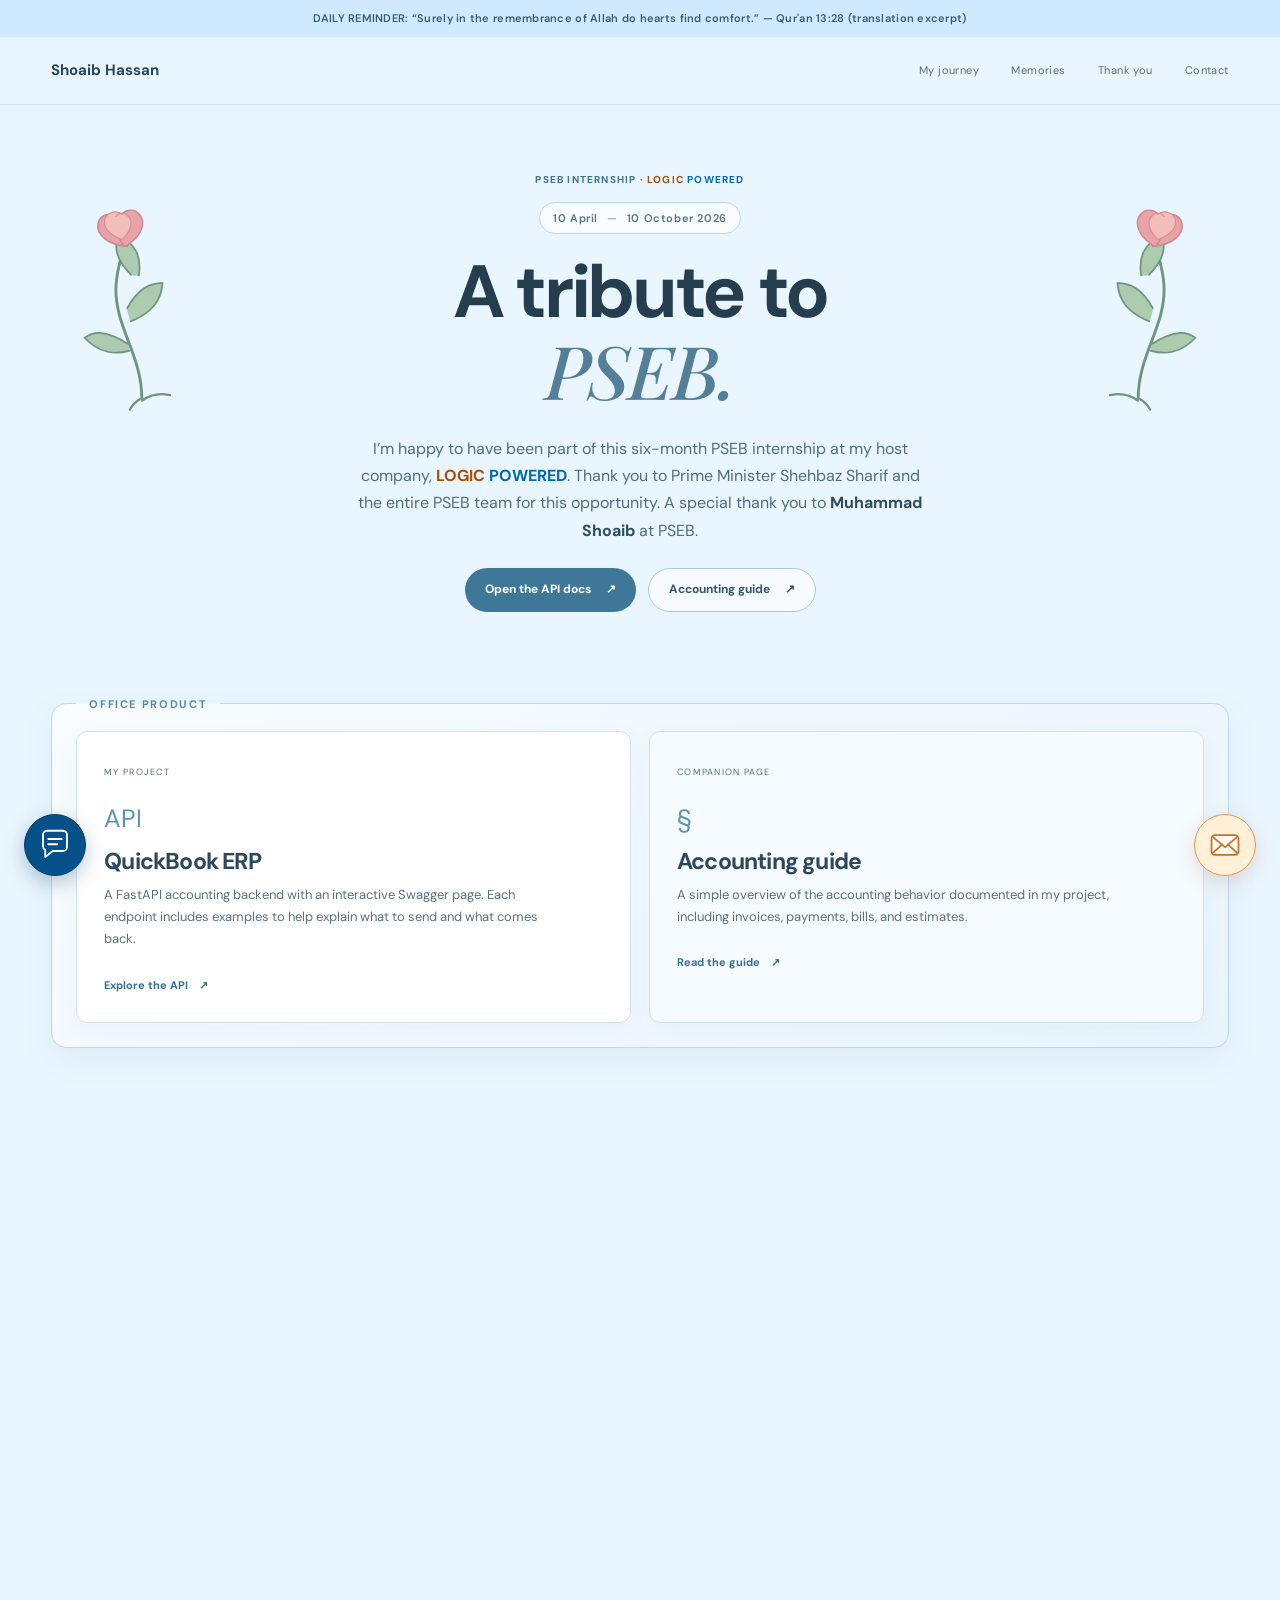
==== commit b2b2dc30: "perf: self-host page fonts" ====
--- a/index.html
+++ b/index.html
@@ -39,11 +39,9 @@
   </script>
   <meta name="description" content="A thank-you note for six months at Logic Powered through PSEB.">
   <title>Thank you, Logic Powered — Shoaib Hassan</title>
-  <link rel="preconnect" href="https://fonts.googleapis.com">
-  <link rel="preconnect" href="https://fonts.gstatic.com" crossorigin>
-  <link rel="preload" as="style" href="https://fonts.googleapis.com/css2?family=DM+Sans:wght@400;500;600;700&family=Playfair+Display:ital,wght@0,500;0,600;1,500&display=swap" onload="this.onload=null;this.rel='stylesheet'">
-  <noscript><link rel="stylesheet" href="https://fonts.googleapis.com/css2?family=DM+Sans:wght@400;500;600;700&family=Playfair+Display:ital,wght@0,500;0,600;1,500&display=swap"></noscript>
-  <link rel="stylesheet" href="site.css?v=performance-1">
+  <link rel="preload" href="assets/fonts/dm-sans-latin.woff2" as="font" type="font/woff2" crossorigin>
+  <link rel="preload" href="assets/fonts/playfair-display-italic-latin.woff2" as="font" type="font/woff2" crossorigin>
+  <link rel="stylesheet" href="site.css?v=performance-2">
   <script src="celebration.js?v=rose-playback" defer></script>
   <script src="daily-marquee.js?v=daily-ayat-now" defer></script>
   <script src="smooth-scroll.js?v=desktop-wheel" defer></script>
--- a/site.css
+++ b/site.css
@@ -1,4 +1,39 @@
 /* Generated performance bundle. Keep source stylesheets for maintenance. */
+
+/* Source: fonts.css */
+@font-face {
+  font-family: "DM Sans";
+  font-style: normal;
+  font-weight: 400 700;
+  font-display: swap;
+  src: url("assets/fonts/dm-sans-latin.woff2") format("woff2");
+  unicode-range: U+0000-00FF, U+0131, U+0152-0153, U+02BB-02BC,
+    U+02C6, U+02DA, U+02DC, U+0304, U+0308, U+0329, U+2000-206F,
+    U+20AC, U+2122, U+2191, U+2193, U+2212, U+2215, U+FEFF, U+FFFD;
+}
+
+@font-face {
+  font-family: "Playfair Display";
+  font-style: normal;
+  font-weight: 500 600;
+  font-display: swap;
+  src: url("assets/fonts/playfair-display-latin.woff2") format("woff2");
+  unicode-range: U+0000-00FF, U+0131, U+0152-0153, U+02BB-02BC,
+    U+02C6, U+02DA, U+02DC, U+0304, U+0308, U+0329, U+2000-206F,
+    U+20AC, U+2122, U+2191, U+2193, U+2212, U+2215, U+FEFF, U+FFFD;
+}
+
+@font-face {
+  font-family: "Playfair Display";
+  font-style: italic;
+  font-weight: 500;
+  font-display: swap;
+  src: url("assets/fonts/playfair-display-italic-latin.woff2") format("woff2");
+  unicode-range: U+0000-00FF, U+0131, U+0152-0153, U+02BB-02BC,
+    U+02C6, U+02DA, U+02DC, U+0304, U+0308, U+0329, U+2000-206F,
+    U+20AC, U+2122, U+2191, U+2193, U+2212, U+2215, U+FEFF, U+FFFD;
+}
+
 
 /* Source: style.css */
 :root{--bg:#101411;--panel:#171d19;--panel2:#1e2721;--ink:#f4f0e7;--muted:#aaa99d;--line:#343d35;--lime:#c5d794;--orange:#e6a978;--blue:#a8c4d5;--serif:'Playfair Display',Georgia,serif;--sans:'DM Sans',Arial,sans-serif}*{box-sizing:border-box}html{scroll-behavior:smooth;scroll-padding-top:90px}body{margin:0;background:var(--bg);color:var(--ink);font-family:var(--sans);line-height:1.65;overflow-x:hidden}.grain{position:fixed;inset:0;pointer-events:none;z-index:10;opacity:.11;background-image:url("data:image/svg+xml,%3Csvg viewBox='0 0 180 180' xmlns='http://www.w3.org/2000/svg'%3E%3Cfilter id='n'%3E%3CfeTurbulence type='fractalNoise' baseFrequency='.9' numOctaves='3' stitchTiles='stitch'/%3E%3C/filter%3E%3Crect width='100%25' height='100%25' filter='url(%23n)' opacity='.15'/%3E%3C/svg%3E")}.wrap{width:min(1120px,calc(100% - 48px));margin-inline:auto}.announcement{height:37px;background:var(--lime);color:#172019;display:flex;align-items:center;overflow:hidden;font-size:10px;font-weight:700;letter-spacing:.11em;text-transform:uppercase}.marquee{white-space:nowrap;animation:marquee 34s linear infinite}.marquee span{display:inline-block;padding-left:100%}@keyframes marquee{to{transform:translateX(-100%)}}.topbar{height:76px;padding:0 max(24px,calc((100% - 1120px)/2));display:flex;align-items:center;justify-content:space-between;border-bottom:1px solid #ffffff12}.wordmark{text-decoration:none;color:var(--ink);font-size:14px;font-weight:700;letter-spacing:.13em}.wordmark span{color:var(--lime);padding:0 7px}.topbar nav{display:flex;gap:32px}.topbar nav a,.date-tag{font-size:11px;color:var(--muted);text-decoration:none;letter-spacing:.04em}.topbar nav a:hover,.footer a:hover{color:var(--lime)}.date-tag{font-size:9px;letter-spacing:.14em}.hero{min-height:610px;position:relative;display:grid;grid-template-columns:1.12fr .88fr;align-items:center;padding-block:68px 110px}.hero-copy{position:relative;z-index:1}.eyebrow{font-size:10px;letter-spacing:.16em;color:var(--lime);font-weight:700}.pulse{display:inline-block;background:var(--lime);width:7px;height:7px;border-radius:50%;margin:0 9px 1px 0;box-shadow:0 0 15px var(--lime)}h1,h2,h3,p{margin-top:0}h1{font-size:clamp(52px,7vw,88px);line-height:.99;letter-spacing:-.065em;margin:24px 0}.hero h1 em,.section-head h2 em,.thanks h2 em{font-family:var(--serif);font-weight:500;color:var(--lime);letter-spacing:-.045em}.intro{max-width:530px;color:#c5c7bd;font-size:17px;line-height:1.8}.intro strong{color:var(--ink)}.hero-actions{display:flex;gap:12px;flex-wrap:wrap;margin-top:30px}.button{height:49px;padding:0 19px;border-radius:5px;display:inline-flex;align-items:center;gap:20px;text-decoration:none;font-size:12px;font-weight:700;transition:.2s transform,.2s background}.button:hover{transform:translateY(-3px)}.button-primary{background:var(--lime);color:#182018}.button-ghost{border:1px solid #ffffff40;color:var(--ink)}.button-ghost:hover{background:#ffffff0e}.small-note{font-size:11px;color:var(--muted);margin-top:18px}.hero-art{height:420px;position:relative;display:grid;place-items:center}.sun{width:224px;height:224px;border-radius:50%;position:absolute;background:radial-gradient(circle at 37% 30%,#ebbf8b,#bb805b 57%,#794e42);box-shadow:0 0 100px #cb946e29;animation:float 6s ease-in-out infinite}@keyframes float{50%{transform:translateY(-11px)}}.orbit{position:absolute;border:1px solid #b6c89965;border-radius:50%;transform:rotate(-24deg)}.orbit-one{width:390px;height:180px}.orbit-two{width:340px;height:265px;transform:rotate(52deg);border-color:#d6a77545}.center-note{position:relative;text-align:center;color:#25271d;display:grid;place-items:center;line-height:1}.center-note span{font-size:22px}.center-note b{font-size:66px;letter-spacing:-.08em}.center-note small{font-size:9px;letter-spacing:.17em;line-height:1.5}.orbit-label{position:absolute;font-size:9px;letter-spacing:.14em;color:#d6d5c9}.label-top{top:40px}.label-right{right:-4px;top:52%}.label-bottom{bottom:39px}.spark{position:absolute;color:var(--lime);font-size:23px}.spark-a{top:75px;left:65px}.spark-b{right:52px;bottom:83px;color:var(--orange)}.scroll-cue{position:absolute;bottom:31px;left:0;font-size:9px;color:var(--muted);letter-spacing:.17em;display:flex;align-items:center;gap:11px}.scroll-cue span{height:28px;width:1px;background:var(--lime)}.proof{display:grid;grid-template-columns:1fr 1fr;gap:16px;padding-bottom:105px}.proof-card{min-height:296px;padding:28px 30px;background:var(--panel);border:1px solid var(--line);position:relative;overflow:hidden}.proof-accent{background:#24291e}.card-index,.memory-stamp{font-size:9px;letter-spacing:.14em;color:var(--muted)}.card-icon{font-size:25px;color:var(--lime);margin-top:20px}.proof-card h2{font-size:25px;line-height:1.16;margin:8px 0 10px;letter-spacing:-.035em}.proof-card p{max-width:450px;font-size:13px;color:#b6b9af;margin-bottom:20px}.proof-card>a{color:var(--lime);text-decoration:none;font-size:11px;font-weight:700}.proof-card>a span{padding-left:8px}.section{padding-block:90px}.section-head{max-width:640px}.section-head h2,.thanks h2{font-size:clamp(38px,5vw,57px);line-height:1.08;letter-spacing:-.05em;margin:18px 0}.section-head>p:last-child{font-size:15px;color:#b6b9af;line-height:1.85}.timeline{margin-top:44px;border-top:1px solid var(--line)}.timeline-item{display:grid;grid-template-columns:64px 1fr auto;gap:22px;align-items:start;padding:23px 0;border-bottom:1px solid var(--line)}.timeline-mark{font-family:var(--serif);font-size:20px;color:var(--lime)}.timeline-item h3{font-size:19px;margin:0 0 5px}.timeline-item p{max-width:610px;color:var(--muted);font-size:13px;margin:0}.timeline-side{font-size:9px;letter-spacing:.12em;color:#7e8878;padding-top:5px}.memories{background:#171c18;border-block:1px solid #ffffff0b}.memories-layout{display:grid;grid-template-columns:.85fr 1.15fr;gap:80px;align-items:start}.memories .section-head{position:sticky;top:90px}.memory-stack{display:grid;gap:13px}.memory{min-height:194px;padding:24px 27px;position:relative;overflow:hidden;border:1px solid #ffffff21}.memory-one{background:#263327}.memory-two{background:#272821}.memory-three{background:#2c2923}.memory h3{font-family:var(--serif);font-size:28px;font-weight:500;line-height:1.1;margin:13px 0 6px;position:relative;z-index:1}.memory p{font-size:12px;color:#c1c0b5;max-width:370px;margin:0;position:relative;z-index:1}.memory-doodle{position:absolute;right:38px;top:24px;font-size:65px;opacity:.3;color:var(--lime)}.memory-number{position:absolute;right:24px;bottom:17px;font-size:11px;color:#ffffff77}.poem-section{padding-block:100px}.poem-card{position:relative;max-width:820px;margin:auto;padding:58px 65px;border:1px solid var(--line);background:linear-gradient(135deg,#1c231c,#171b18)}blockquote{font:clamp(23px,3.2vw,38px)/1.55 var(--serif);margin:28px 0 20px;color:#f1eee4}.poem-credit{font-size:11px;color:var(--muted)}.poem-flower{position:absolute;right:46px;top:42px;font-size:27px;color:var(--lime)}.thanks{padding-top:35px;padding-bottom:120px;max-width:780px}.thanks h2{font-size:clamp(43px,6vw,68px)}.thanks-copy{font-size:15px;line-height:1.9;color:#bec1b7;max-width:700px}.signature{margin-top:34px;color:var(--muted);font-family:var(--serif);font-style:italic}.signature span{font-size:24px;color:var(--ink);display:block;font-style:normal}.final-thanks{display:flex;align-items:center;gap:17px;color:var(--lime);font-size:clamp(27px,5vw,48px);letter-spacing:.13em;font-weight:700;margin-top:65px}.final-thanks span{font-size:20px}.footer{min-height:74px;border-top:1px solid var(--line);display:flex;justify-content:space-between;align-items:center;color:#899085;font-size:9px;letter-spacing:.12em}.footer a{color:var(--lime);text-decoration:none}.reveal{opacity:0;transform:translateY(18px);transition:opacity .7s ease,transform .7s ease}.reveal.visible{opacity:1;transform:none}@media(prefers-reduced-motion:reduce){*,*::before,*::after{scroll-behavior:auto!important;animation-duration:.01ms!important;animation-iteration-count:1!important;transition-duration:.01ms!important}.reveal{opacity:1;transform:none}}@media(max-width:760px){.wrap{width:min(100% - 34px,580px)}.topbar{height:65px;padding-inline:17px}.topbar nav{gap:14px}.topbar nav a{font-size:10px}.date-tag{display:none}.hero{grid-template-columns:1fr;padding-top:66px;min-height:auto;padding-bottom:81px}.hero-art{height:320px;grid-row:1;margin-bottom:12px}.hero-copy{grid-row:2}h1{font-size:clamp(52px,13vw,78px);margin-top:16px}.intro{font-size:15px}.orbit-one{width:320px;height:150px}.orbit-two{width:280px;height:220px}.sun{width:185px;height:185px}.label-right{right:0}.proof{grid-template-columns:1fr;padding-bottom:66px}.proof-card{min-height:260px}.section{padding-block:65px}.memories-layout{grid-template-columns:1fr;gap:29px}.memories .section-head{position:static}.timeline-item{grid-template-columns:38px 1fr;gap:12px}.timeline-side{grid-column:2}.poem-card{padding:42px 25px}.poem-flower{right:22px;top:23px}.footer{gap:10px;flex-wrap:wrap;padding-block:20px}.footer span:nth-child(2){display:none}}@media(max-width:420px){.topbar nav{gap:10px}.topbar nav a{font-size:9px}.wordmark{font-size:12px}.hero-actions{display:grid}.button{justify-content:space-between}.memory{padding:20px}.memory h3{font-size:24px}.memory-doodle{right:20px}.final-thanks{letter-spacing:.07em}}
